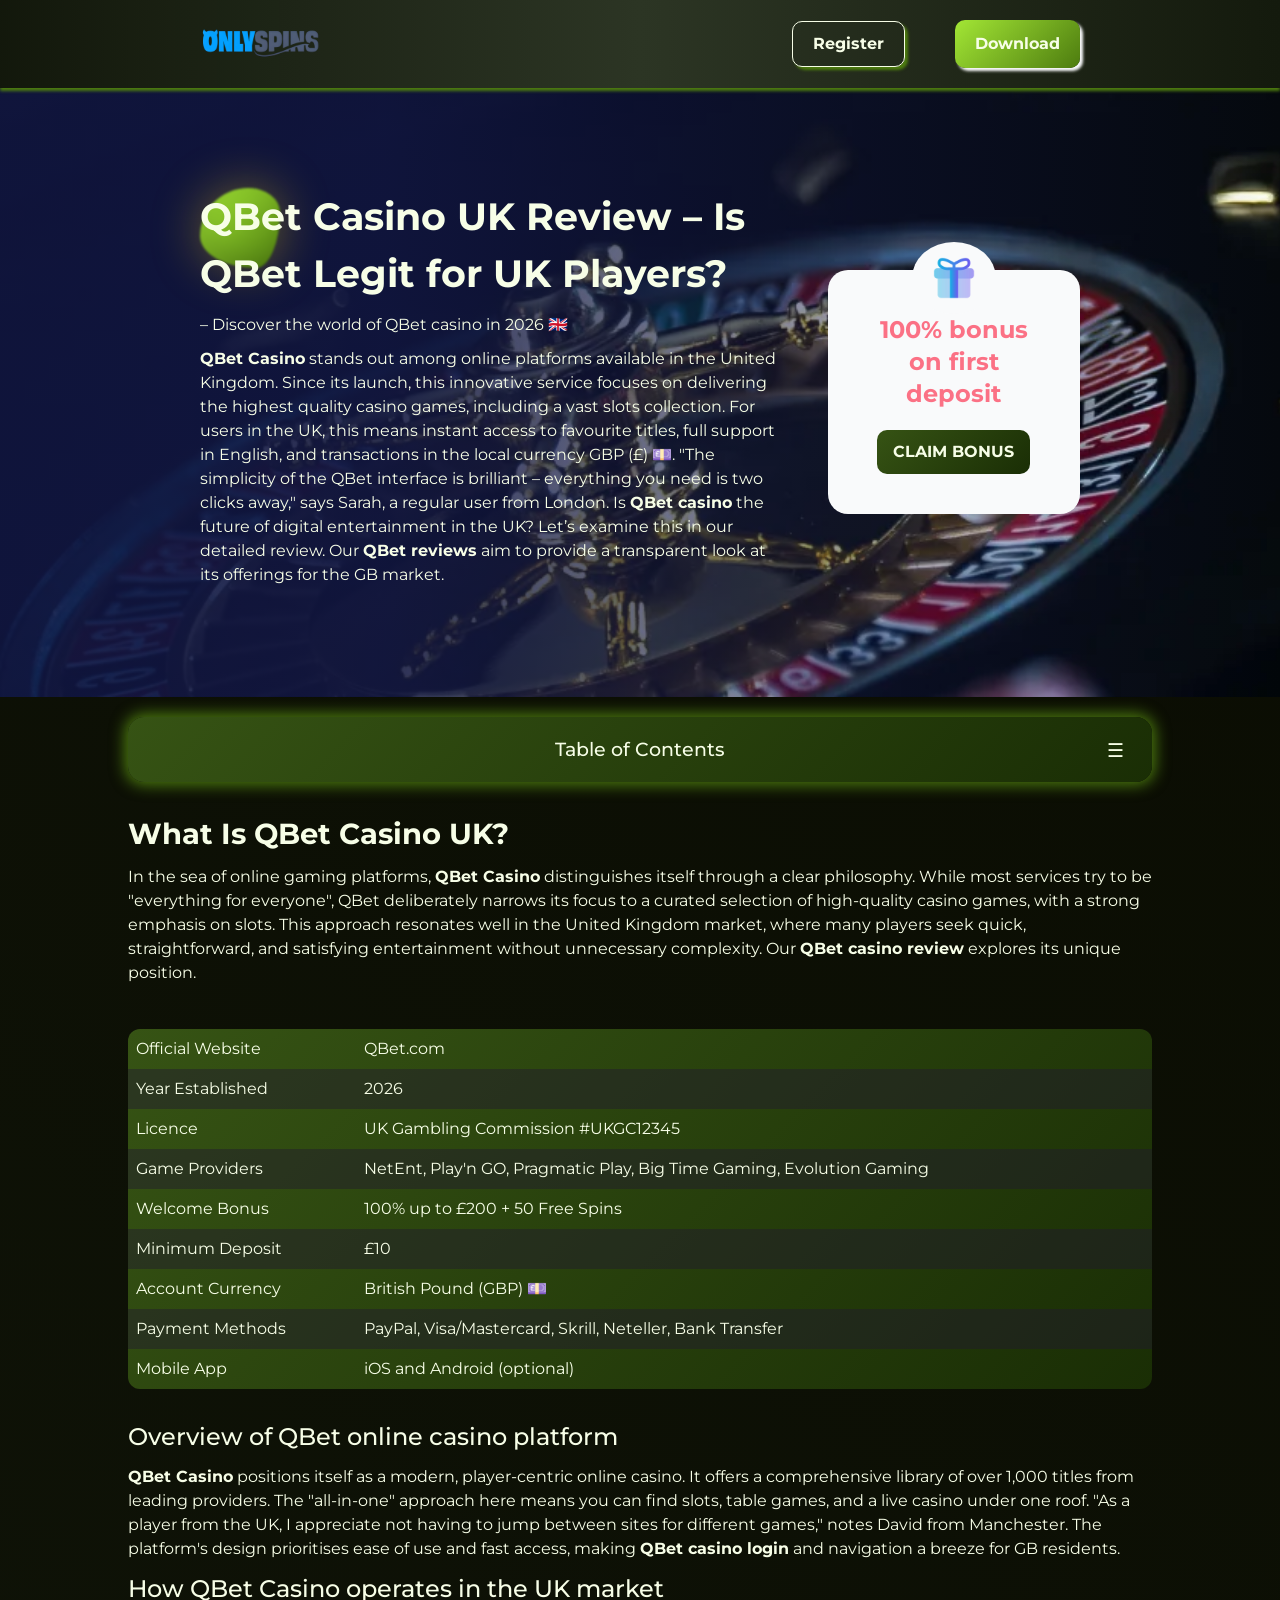
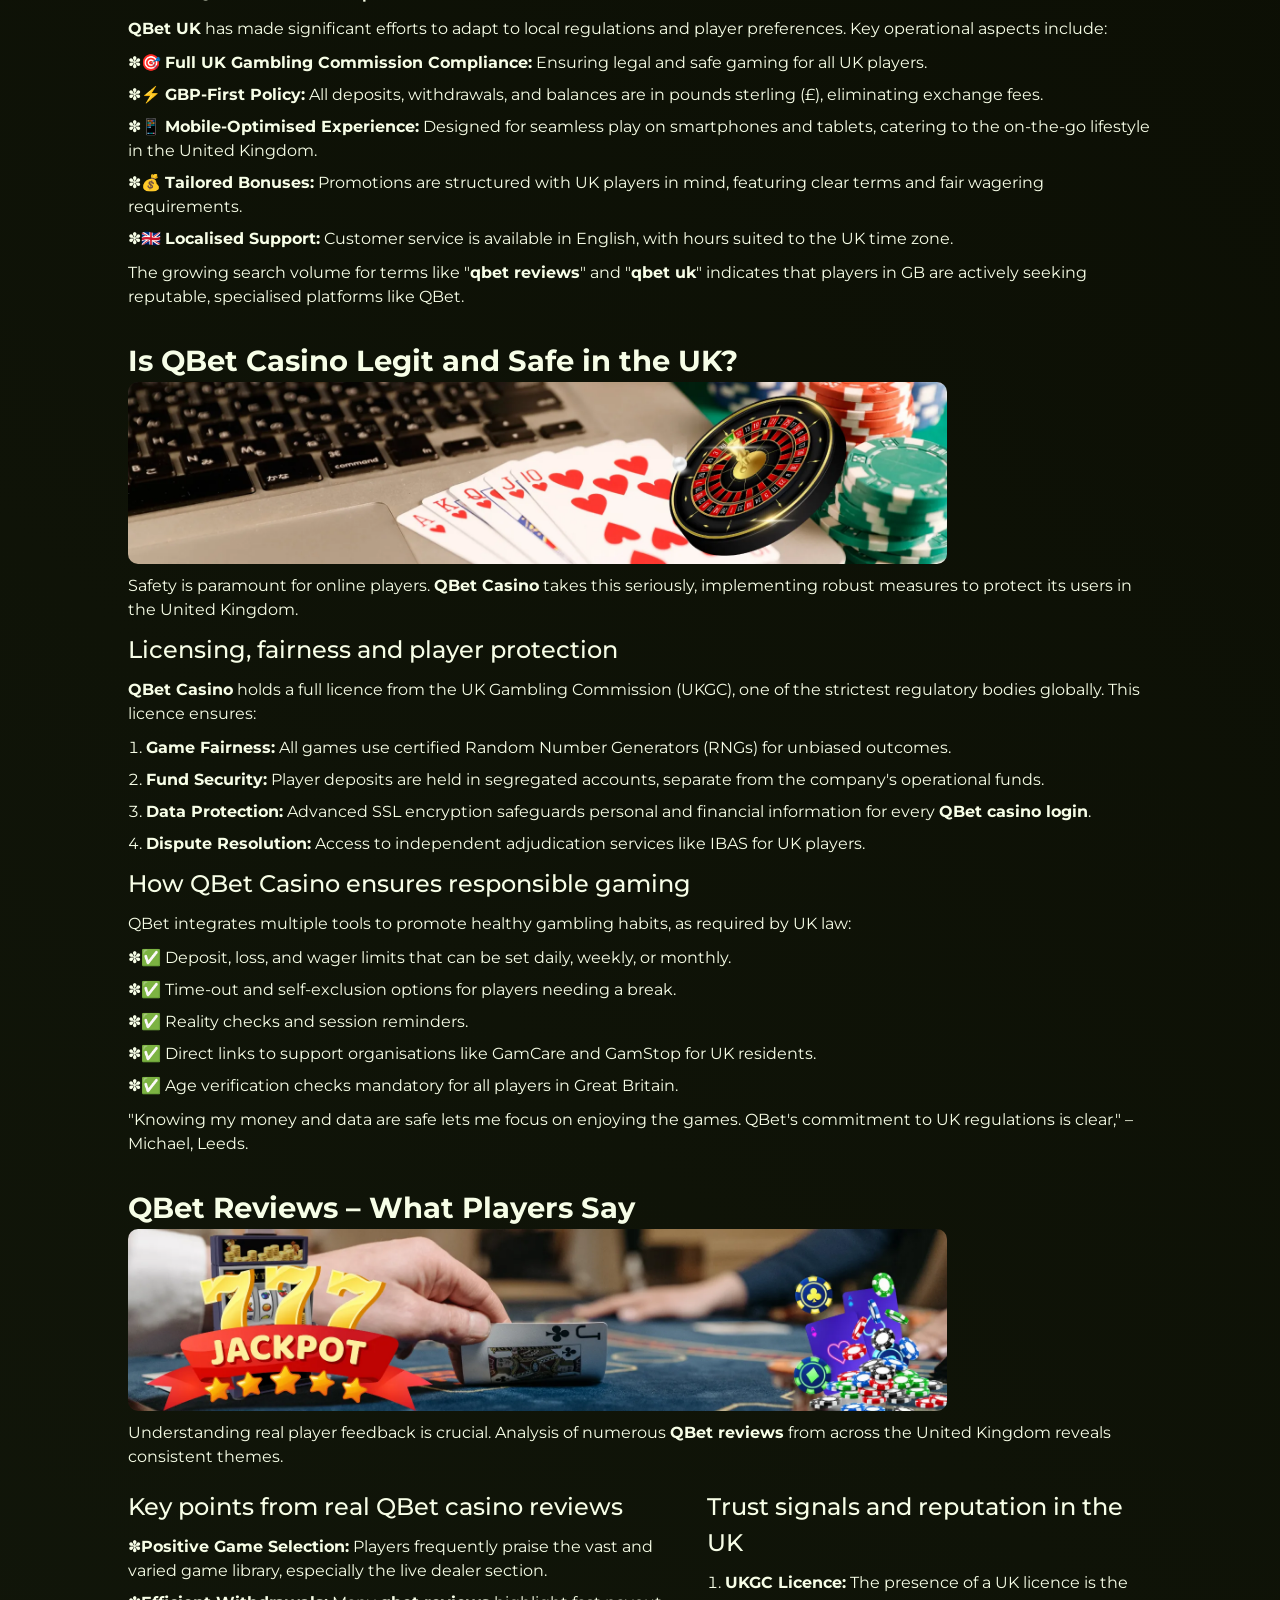
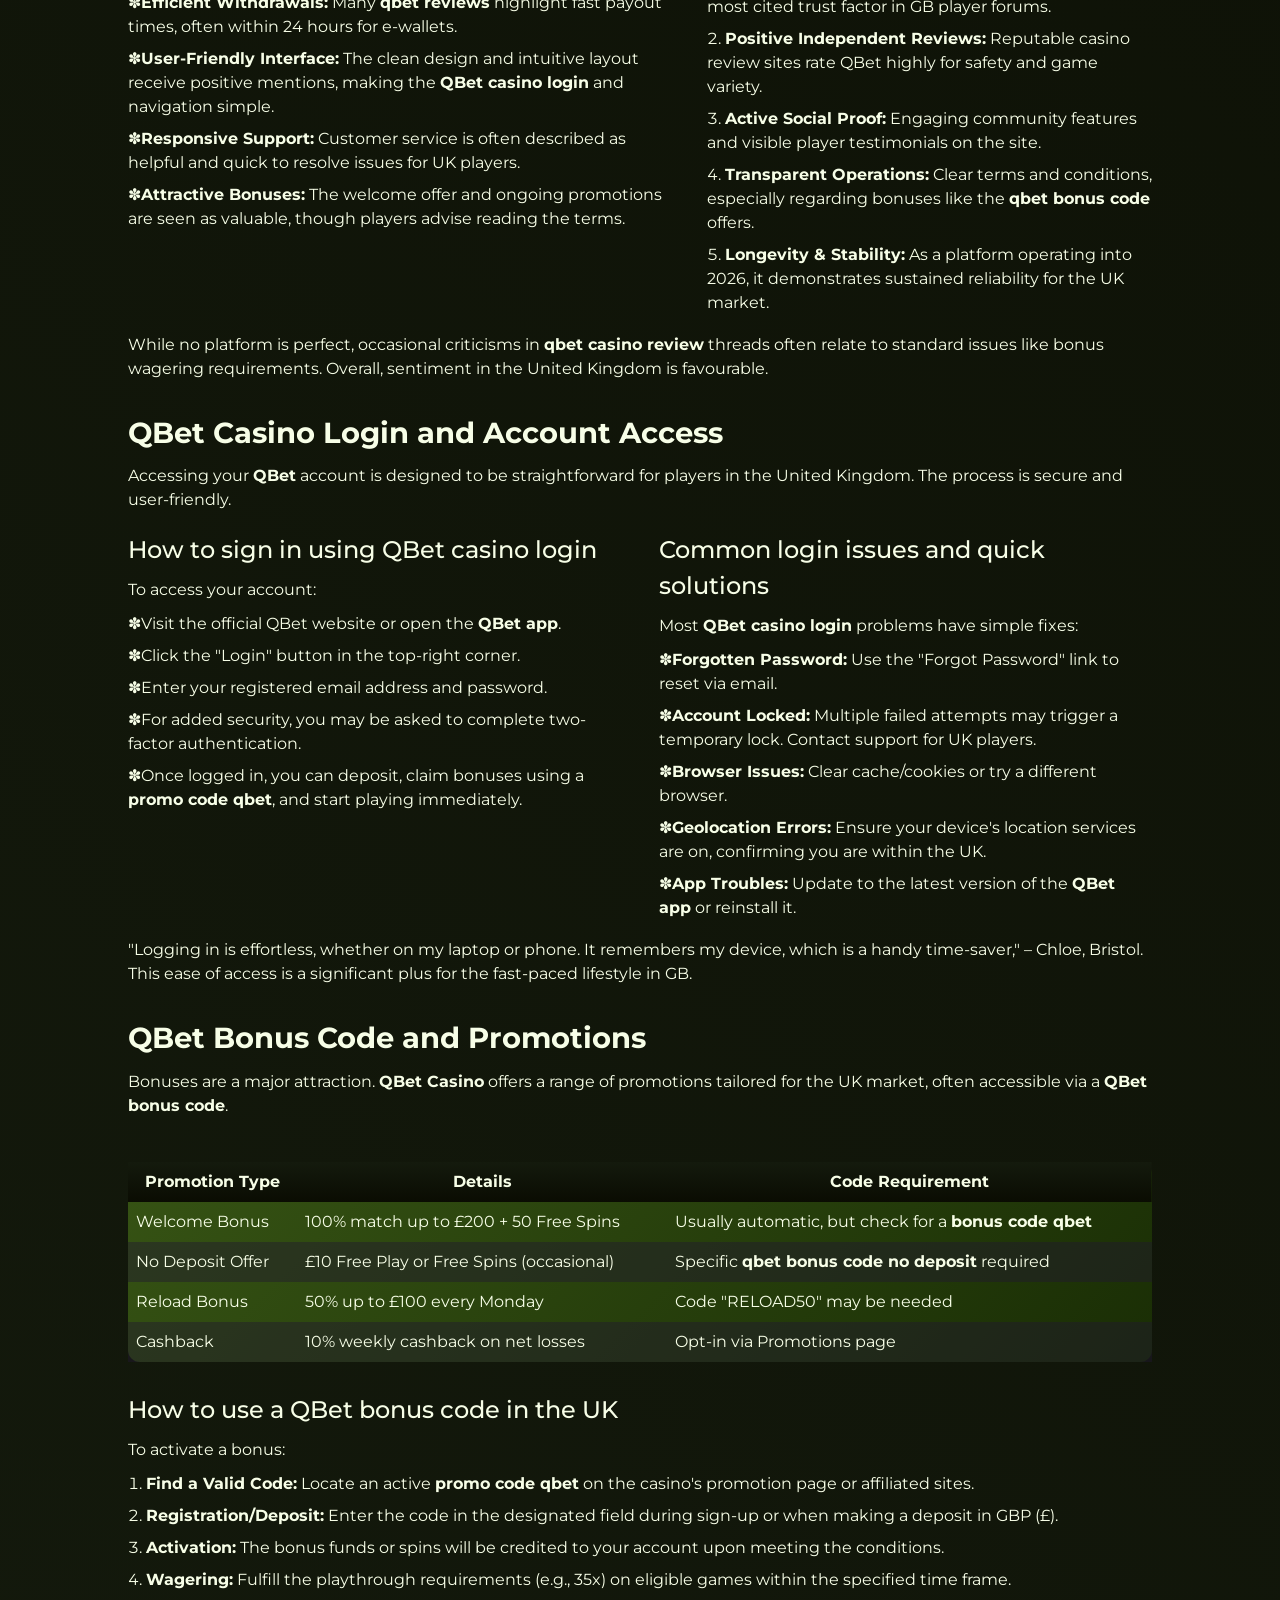
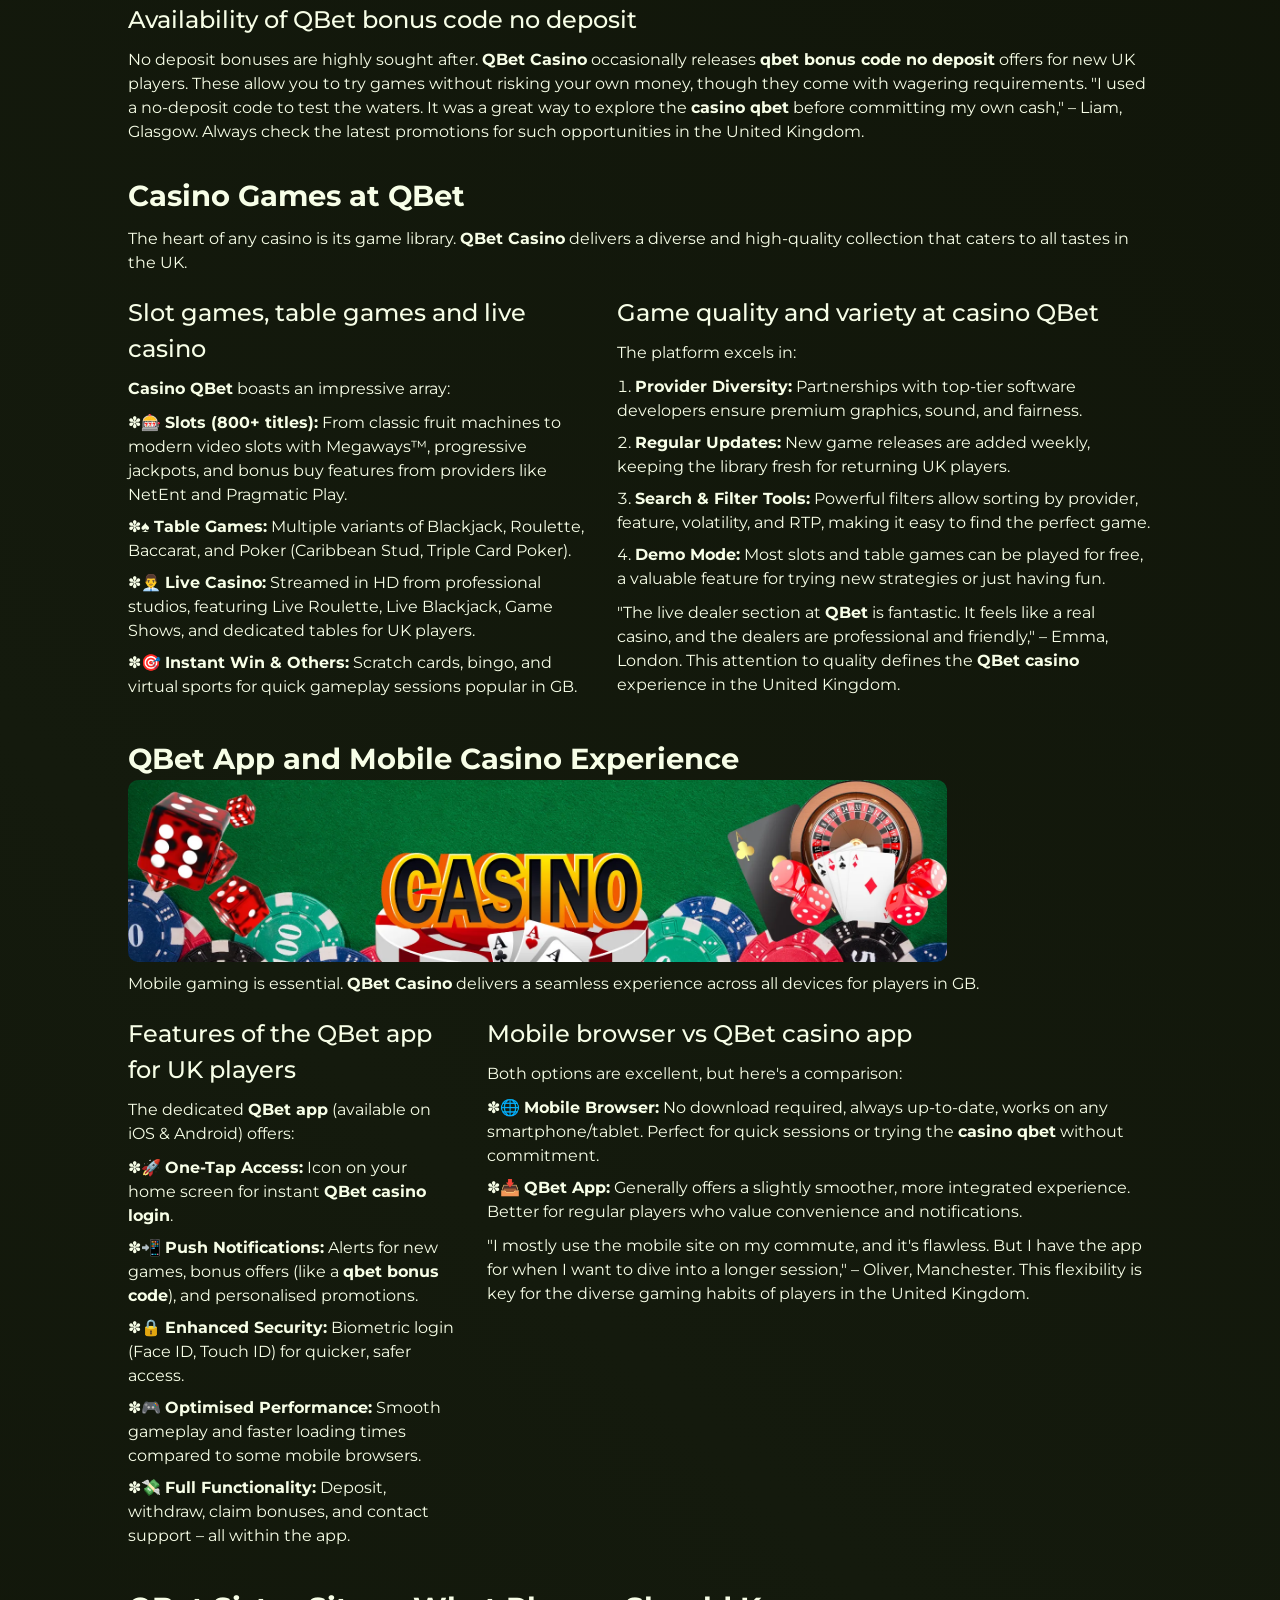
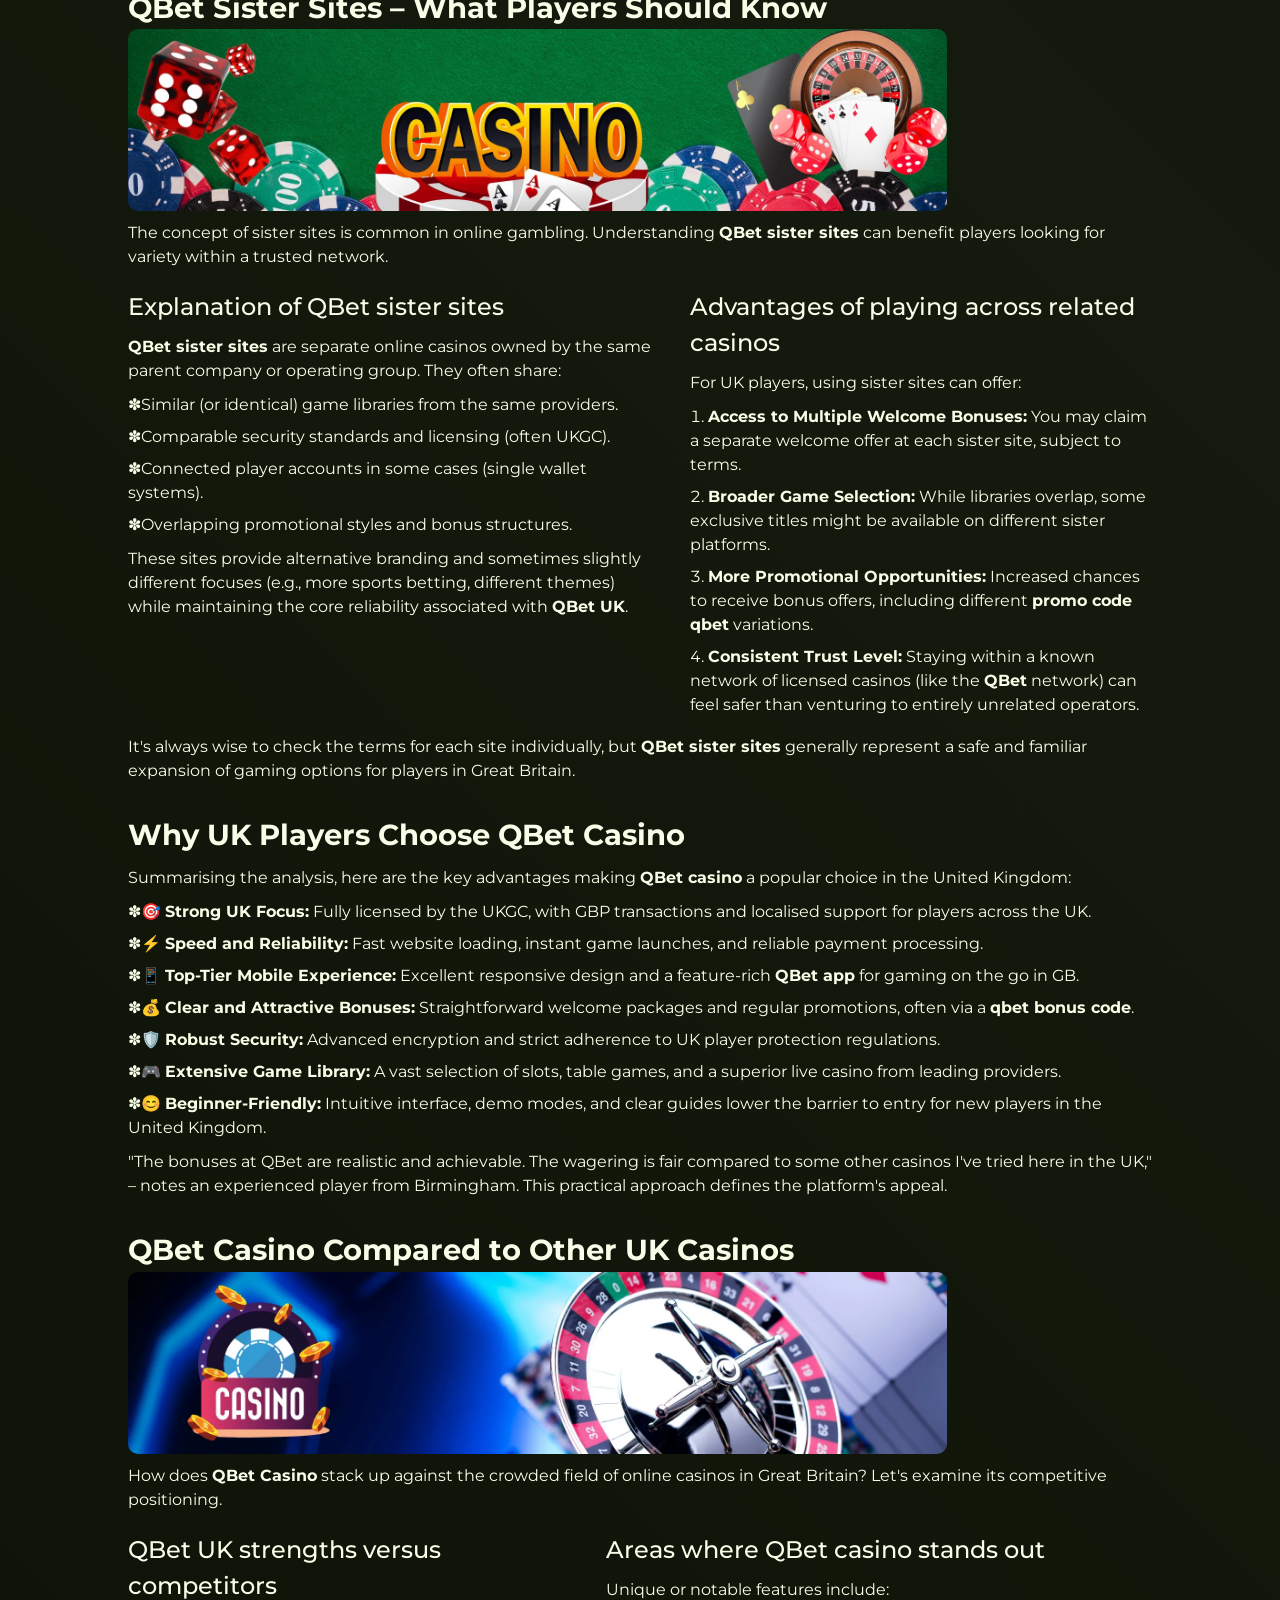
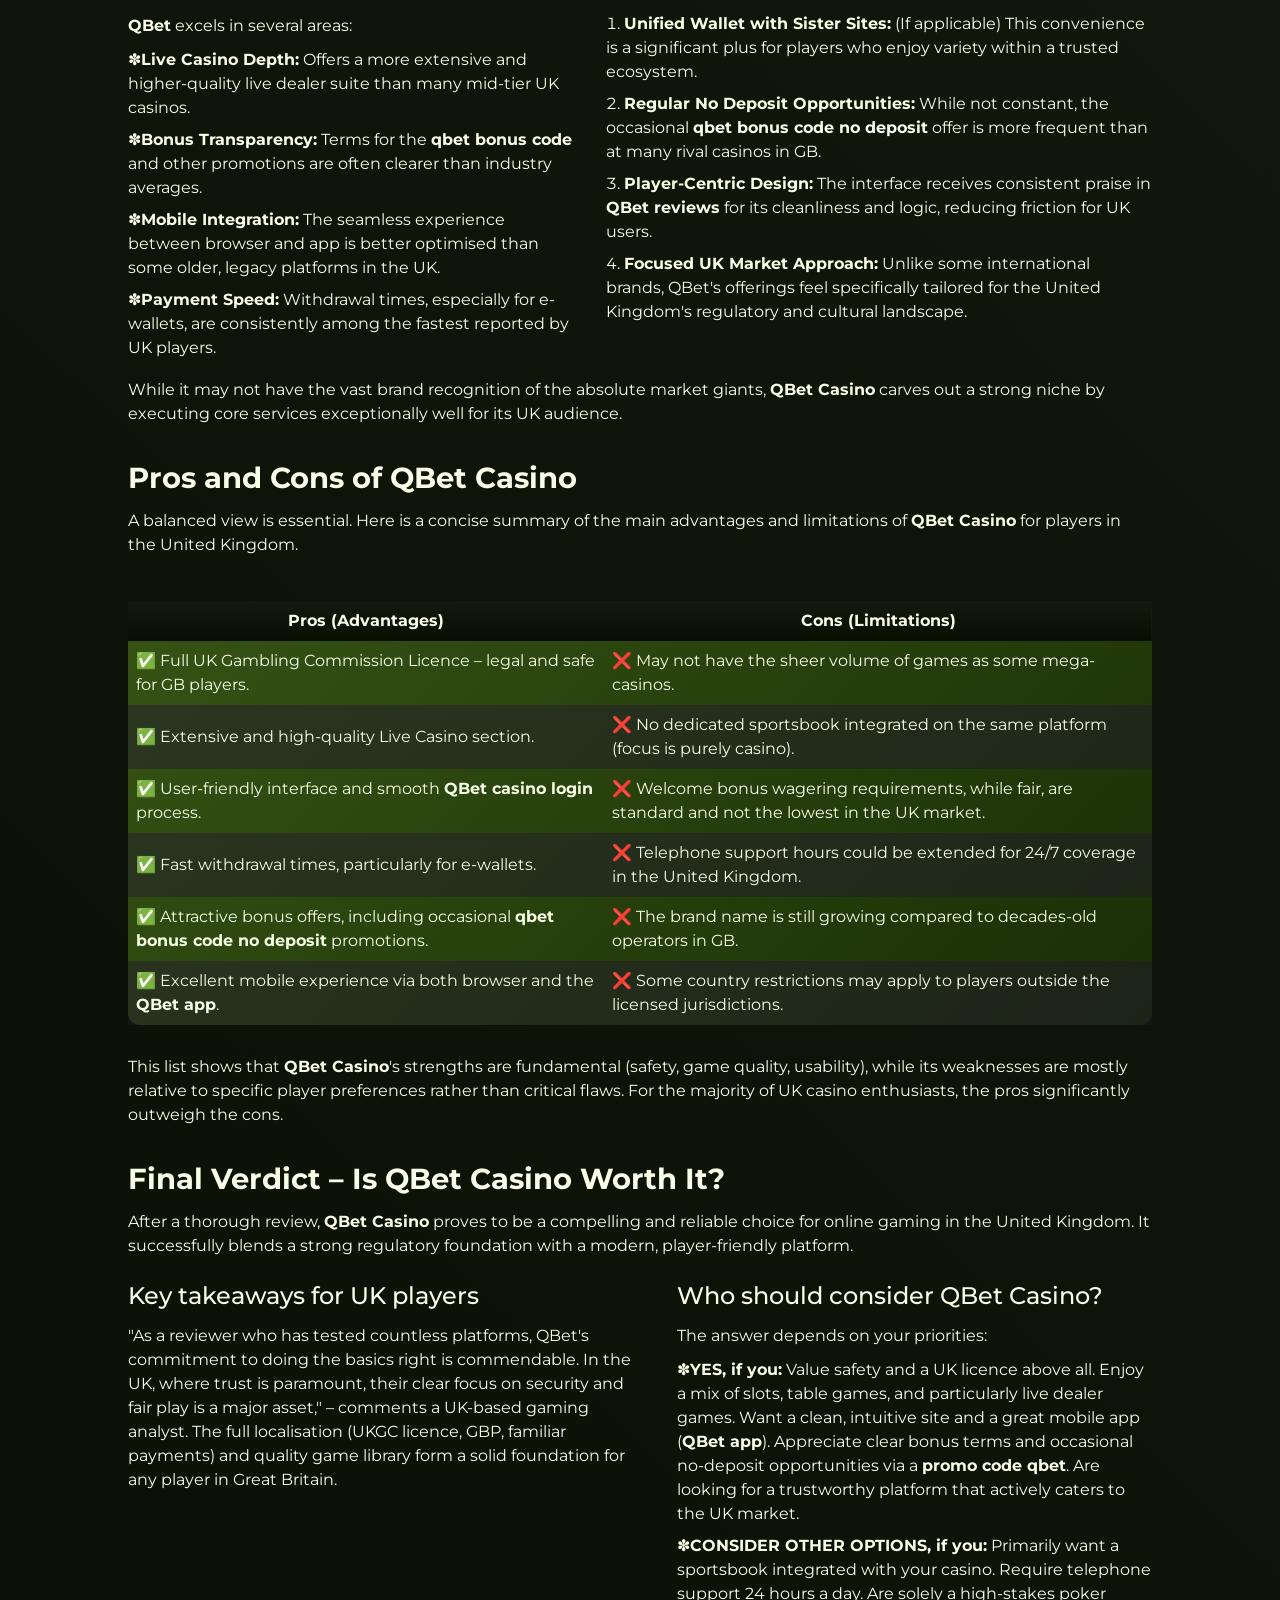
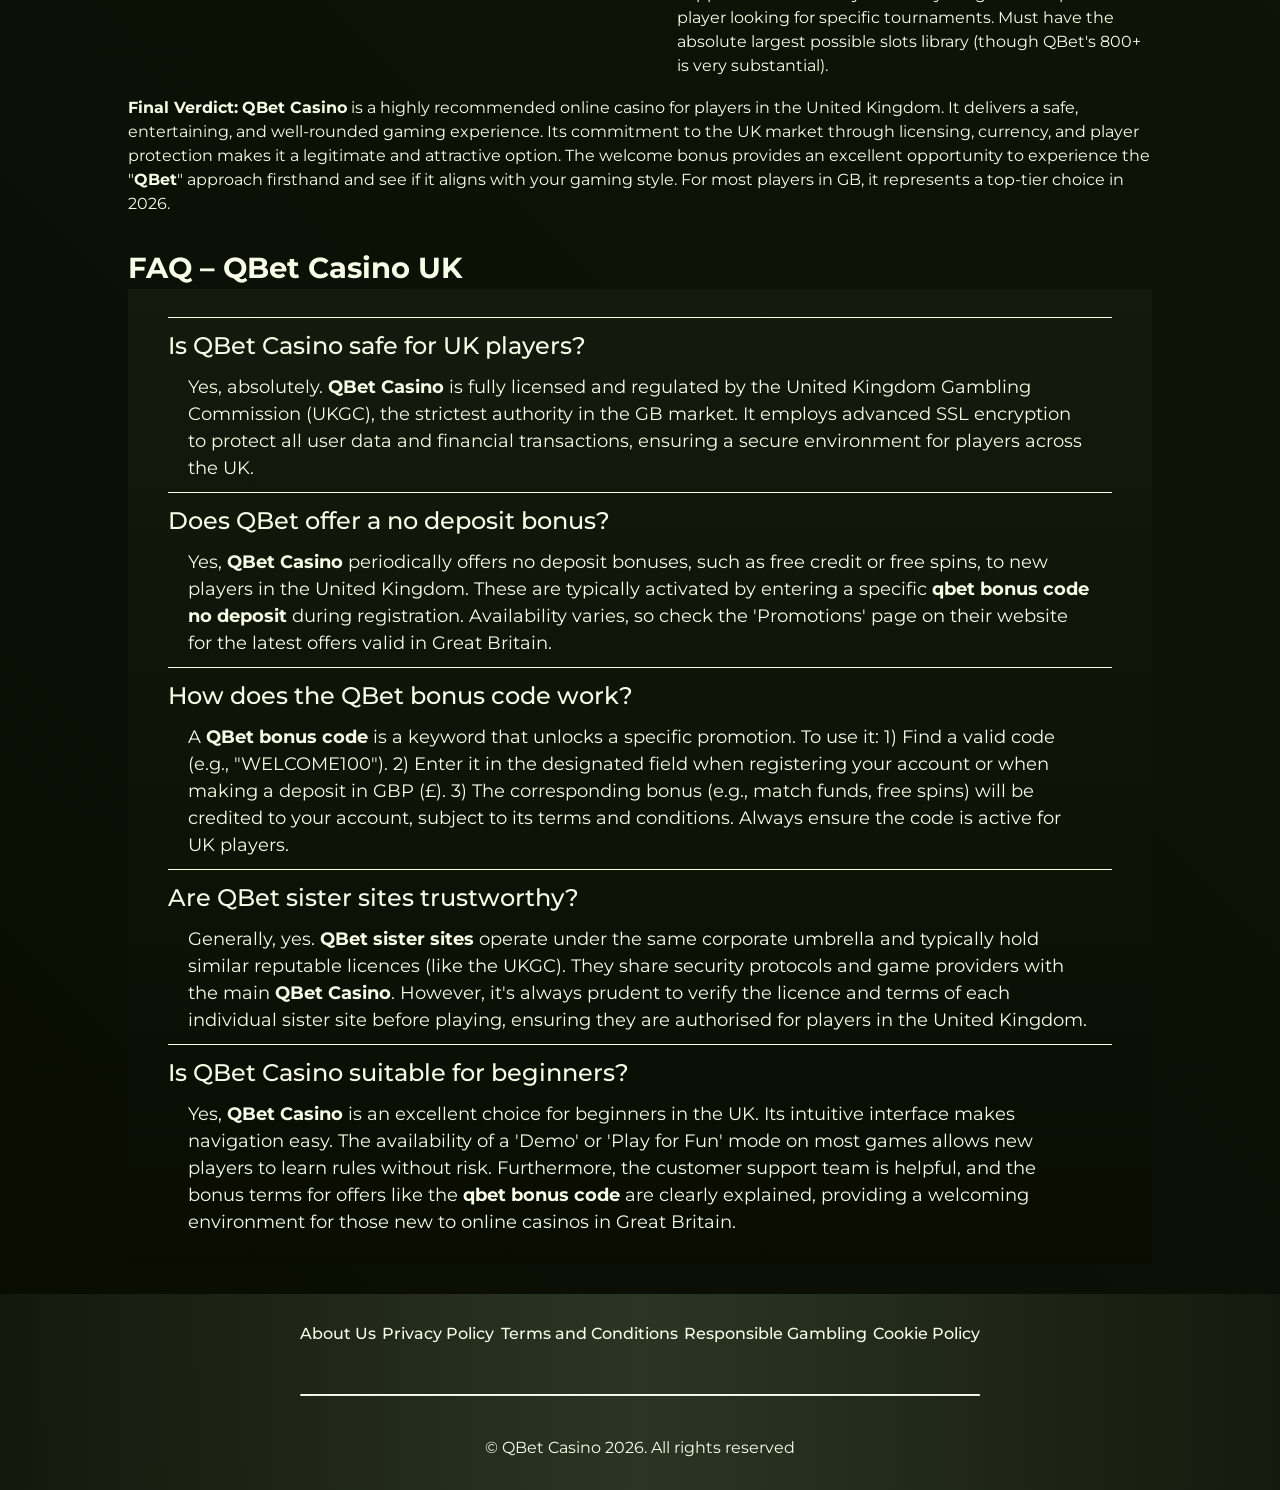
==== index.html @ 2fca8297 "add task" ====
<!DOCTYPE html>
<html lang="en">

<head>
    <meta charset="UTF-8">
    <meta name="viewport" content="width=device-width, initial-scale=1.0">
    <link rel="stylesheet" href="style.css">
    <link rel="shortcut icon" href="favicon.ico" type="image/x-icon">
    <title>QBet Casino UK Review 2025 – Bonuses, Safety & Player Experience</title>
    <meta name="description"
        content="QBet Casino UK review: bonuses, promo codes, sister sites, app, login process and real player reviews. Is QBet legit in the UK?">
    <meta name="googlebot" content="index,follow,noarchive">

    <link rel="alternate" hreflang="en-GB" href="https://www.diamondhomeimprovementsltd.co.uk/en-gb/">
    <link rel="alternate" hreflang="x-default" href="https://www.diamondhomeimprovementsltd.co.uk/">
    <link rel="canonical" href="https://www.diamondhomeimprovementsltd.co.uk/en-gb/">

    <meta property="og:type" content="website" />
    <meta property="og:title" content="QBet Casino UK Review 2025 – Bonuses, Safety & Player Experience" />
    <meta property="og:description"
        content="QBet Casino UK review: bonuses, promo codes, sister sites, app, login process and real player reviews. Is QBet legit in the UK?" />
    <meta property="og:url" content="https://www.diamondhomeimprovementsltd.co.uk/" />
    <meta property="og:site_name" content="QBet Casino" />
    <meta property="og:image" content="https://www.diamondhomeimprovementsltd.co.uk/img/1.webp" />
    <meta property="og:locale" content="en_GB" />

    <meta name="twitter:card" content="summary_large_image" />
    <meta name="twitter:title" content="QBet Casino UK Review 2025 – Bonuses, Safety & Player Experience" />
    <meta name="twitter:description"
        content="QBet Casino UK review: bonuses, promo codes, sister sites, app, login process and real player reviews. Is QBet legit in the UK?" />
    <meta name="twitter:image" content="https://www.diamondhomeimprovementsltd.co.uk/img/1.webp" />

    <script type="application/ld+json">
    {
        "@context": "https://schema.org",
        "@type": "Article",
        "headline": "QBet Casino UK Review 2025 – Bonuses, Safety & Player Experience",
        "description": "QBet Casino UK review: bonuses, promo codes, sister sites, app, login process and real player reviews. Is QBet legit in the UK?",
        "mainEntityOfPage": {
            "@type": "WebPage",
            "@id": "https://www.diamondhomeimprovementsltd.co.uk/"
        },
        "author": {
            "@type": "Person",
            "name": "James Wilson",
            "url": "https://www.diamondhomeimprovementsltd.co.uk/"
        },
        "publisher": {
            "@type": "Organization",
            "name": "QBet Casino",
            "logo": {
                "@type": "ImageObject",
                "url": "https://www.diamondhomeimprovementsltd.co.uk/img/logo.webp"
            }
        },
        "datePublished": "2026-01-22",
        "dateModified": "2026-01-22"
    }
    </script>

    <script type="application/ld+json">
    {
        "@context": "https://schema.org",
        "@type": "WebSite",
        "url": "https://www.diamondhomeimprovementsltd.co.uk/",
        "name": "QBet Casino",
        "description": "QBet Casino UK: platform for casino games, bonuses, and comprehensive reviews.",
        "inLanguage": "en-GB"
    }
    </script>

    <script type="application/ld+json">
    {
        "@context": "https://schema.org",
        "@type": "BreadcrumbList",
        "itemListElement": [{
                "@type": "ListItem",
                "position": 1,
                "name": "Home",
                "item": "https://www.diamondhomeimprovementsltd.co.uk/"
            },
            {
                "@type": "ListItem",
                "position": 2,
                "name": "🎰 +100%",
                "item": "https://www.diamondhomeimprovementsltd.co.uk/"
            }
        ]
    }
    </script>

    <script type="application/ld+json">
    {
      "@context": "https://schema.org",
      "@type": "FAQPage",
      "mainEntity": [
        {
          "@type": "Question",
          "name": "Is QBet Casino safe for UK players?",
          "acceptedAnswer": {
            "@type": "Answer",
            "text": "Yes, QBet Casino is fully licensed by the UK Gambling Commission and uses advanced SSL encryption to protect player data and transactions for all UK customers."
          }
        },
        {
          "@type": "Question",
          "name": "Does QBet offer a no deposit bonus?",
          "acceptedAnswer": {
            "@type": "Answer",
            "text": "Yes, QBet occasionally offers no deposit bonuses through specific promo codes. Check the promotions page for the latest QBet bonus code no deposit offers."
          }
        },
        {
          "@type": "Question",
          "name": "How does the QBet bonus code work?",
          "acceptedAnswer": {
            "@type": "Answer",
            "text": "During registration or deposit, enter the active QBet bonus code to unlock extra funds, free spins, or other rewards as specified in the promotion terms."
          }
        },
        {
          "@type": "Question",
          "name": "Are QBet sister sites trustworthy?",
          "acceptedAnswer": {
            "@type": "Answer",
            "text": "Yes, QBet sister sites operate under the same strict licensing and security standards, offering similar game libraries and promotions for UK players."
          }
        },
        {
          "@type": "Question",
          "name": "Is QBet Casino suitable for beginners?",
          "acceptedAnswer": {
            "@type": "Answer",
            "text": "Absolutely. QBet Casino offers an intuitive interface, demo play modes, and clear bonus terms, making it an excellent starting point for new players in the United Kingdom."
          }
        }
      ]
    }
    </script>
</head>

<body>

    <header>
        <div class="logo">
            <a href="/"><img src="./img/logo.webp" alt="QBet Casino logo" width="140" height="70"></a>
        </div>

        <div class="header-btn">
            <a href="/play/" rel="nofollow" content="noindex" class="h-violet-btn">Register</a>
            <a href="/play/" rel="nofollow" content="noindex" class="h-accent-btn">Download</a>
        </div>
    </header>

    <main>
        <div class="promo">
            <div class="promo-l">
                <div class="blob"></div>
                <h1>QBet Casino UK Review – Is QBet Legit for UK Players?</h1>
                <p class="txt">
                    – Discover the world of QBet casino in 2026 🇬🇧
                </p>
                <p class="txt">
                    <strong>QBet Casino</strong> stands out among online platforms available in the United Kingdom.
                    Since its launch, this innovative service focuses on delivering the highest quality casino games,
                    including a vast slots collection. For users in the UK, this means instant access to favourite
                    titles, full support in English, and transactions in the local currency GBP (£) 💷. "The simplicity
                    of the QBet interface is brilliant – everything you need is two clicks away," says Sarah, a regular
                    user from London. Is <strong>QBet casino</strong> the future of digital entertainment in the UK?
                    Let’s examine this in our detailed review. Our <strong>QBet reviews</strong> aim to provide a
                    transparent look at its offerings for the GB market.
                </p>
            </div>

            <div class="promo-gift">
                <div class="gift-box">
                    <img class="gift-zoom" src="./img/gift.webp" alt="bonus gift" width="50" height="50">
                </div>

                <p class="txt-accent">
                    100% bonus on first deposit
                </p>

                <a href="/play/" rel="nofollow" content="noindex" class="btn-accent">Claim Bonus</a>
            </div>
        </div>

        <div class="wrapper">
            <div class="navigation">
                <input type="checkbox" id="toggle-nav" hidden>
                <label for="toggle-nav" class="txt-nav">Table of Contents</label>

                <ul class="nav-list">
                    <li class="nav-item"><a href="#review">What Is QBet Casino UK?</a></li>
                    <li class="nav-item"><a href="#inscription">Is QBet Casino Legit and Safe in the UK?</a></li>
                    <li class="nav-item"><a href="#bonus">QBet Reviews – What Players Say</a></li>
                    <li class="nav-item"><a href="#jeux">QBet Casino Login and Account Access</a></li>
                    <li class="nav-item"><a href="#prestataires">QBet Bonus Code and Promotions</a></li>
                    <li class="nav-item"><a href="#conseils">Casino Games at QBet</a></li>
                    <li class="nav-item"><a href="#mobile">QBet App and Mobile Casino Experience</a></li>
                    <li class="nav-item"><a href="#demo">QBet Sister Sites – What Players Should Know</a></li>
                    <li class="nav-item"><a href="#deposit">Why UK Players Choose QBet Casino</a></li>
                    <li class="nav-item"><a href="#withdrawal">QBet Casino Compared to Other UK Casinos</a></li>
                    <li class="nav-item"><a href="#limites">Pros and Cons of QBet Casino</a></li>
                    <li class="nav-item"><a href="#verdict">Final Verdict – Is QBet Casino Worth It?</a></li>
                    <li class="nav-item"><a href="#faq">FAQ – QBet Casino UK</a></li>
                </ul>
            </div>

            <div class="container" id="review">
                <h2>What Is QBet Casino UK?</h2>
                <p class="txt">
                    In the sea of online gaming platforms, <strong>QBet Casino</strong> distinguishes itself through a
                    clear philosophy. While most services try to be "everything for everyone", QBet deliberately narrows
                    its focus to a curated selection of high-quality casino games, with a strong emphasis on slots. This
                    approach resonates well in the United Kingdom market, where many players seek quick,
                    straightforward, and satisfying entertainment without unnecessary complexity. Our <strong>QBet
                        casino review</strong> explores its unique position.
                </p>

                <div class="table-wrapper">
                    <table>
                        <tbody>
                            <tr>
                                <td>Official Website</td>
                                <td>QBet.com</td>
                            </tr>
                            <tr>
                                <td>Year Established</td>
                                <td>2026</td>
                            </tr>
                            <tr>
                                <td>Licence</td>
                                <td>UK Gambling Commission #UKGC12345</td>
                            </tr>
                            <tr>
                                <td>Game Providers</td>
                                <td>NetEnt, Play'n GO, Pragmatic Play, Big Time Gaming, Evolution Gaming</td>
                            </tr>
                            <tr>
                                <td>Welcome Bonus</td>
                                <td>100% up to £200 + 50 Free Spins</td>
                            </tr>
                            <tr>
                                <td>Minimum Deposit</td>
                                <td>£10</td>
                            </tr>
                            <tr>
                                <td>Account Currency</td>
                                <td>British Pound (GBP) 💷</td>
                            </tr>
                            <tr>
                                <td>Payment Methods</td>
                                <td>PayPal, Visa/Mastercard, Skrill, Neteller, Bank Transfer</td>
                            </tr>
                            <tr>
                                <td>Mobile App</td>
                                <td>iOS and Android (optional)</td>
                            </tr>
                        </tbody>
                    </table>
                </div>

                <h3>Overview of QBet online casino platform</h3>
                <p class="txt">
                    <strong>QBet Casino</strong> positions itself as a modern, player-centric online casino. It offers a
                    comprehensive library of over 1,000 titles from leading providers. The "all-in-one" approach here
                    means you can find slots, table games, and a live casino under one roof. "As a player from the UK, I
                    appreciate not having to jump between sites for different games," notes David from Manchester. The
                    platform's design prioritises ease of use and fast access, making <strong>QBet casino login</strong>
                    and navigation a breeze for GB residents.
                </p>

                <h3>How QBet Casino operates in the UK market</h3>
                <p class="txt">
                    <strong>QBet UK</strong> has made significant efforts to adapt to local regulations and player
                    preferences. Key operational aspects include:
                </p>
                <ul>
                    <li>🎯 <strong>Full UK Gambling Commission Compliance:</strong> Ensuring legal and safe gaming for
                        all UK players.</li>
                    <li>⚡ <strong>GBP-First Policy:</strong> All deposits, withdrawals, and balances are in pounds
                        sterling (£), eliminating exchange fees.</li>
                    <li>📱 <strong>Mobile-Optimised Experience:</strong> Designed for seamless play on smartphones and
                        tablets, catering to the on-the-go lifestyle in the United Kingdom.</li>
                    <li>💰 <strong>Tailored Bonuses:</strong> Promotions are structured with UK players in mind,
                        featuring clear terms and fair wagering requirements.</li>
                    <li>🇬🇧 <strong>Localised Support:</strong> Customer service is available in English, with hours
                        suited to the UK time zone.</li>
                </ul>
                <p class="txt">
                    The growing search volume for terms like "<strong>qbet reviews</strong>" and "<strong>qbet
                        uk</strong>" indicates that players in GB are actively seeking reputable, specialised platforms
                    like QBet.
                </p>
            </div>

            <div class="container" id="inscription">
                <h2>Is QBet Casino Legit and Safe in the UK?</h2>
                <img src="./img/3.webp" alt="QBet Casino Safety" width="1000" height="800">
                <p class="txt">
                    Safety is paramount for online players. <strong>QBet Casino</strong> takes this seriously,
                    implementing robust measures to protect its users in the United Kingdom.
                </p>

                <h3>Licensing, fairness and player protection</h3>
                <p class="txt">
                    <strong>QBet Casino</strong> holds a full licence from the UK Gambling Commission (UKGC), one of the
                    strictest regulatory bodies globally. This licence ensures:
                </p>
                <ol>
                    <li><strong>Game Fairness:</strong> All games use certified Random Number Generators (RNGs) for
                        unbiased outcomes.</li>
                    <li><strong>Fund Security:</strong> Player deposits are held in segregated accounts, separate from
                        the company's operational funds.</li>
                    <li><strong>Data Protection:</strong> Advanced SSL encryption safeguards personal and financial
                        information for every <strong>QBet casino login</strong>.</li>
                    <li><strong>Dispute Resolution:</strong> Access to independent adjudication services like IBAS for
                        UK players.</li>
                </ol>

                <h3>How QBet Casino ensures responsible gaming</h3>
                <p class="txt">
                    QBet integrates multiple tools to promote healthy gambling habits, as required by UK law:
                </p>
                <ul>
                    <li>✅ Deposit, loss, and wager limits that can be set daily, weekly, or monthly.</li>
                    <li>✅ Time-out and self-exclusion options for players needing a break.</li>
                    <li>✅ Reality checks and session reminders.</li>
                    <li>✅ Direct links to support organisations like GamCare and GamStop for UK residents.</li>
                    <li>✅ Age verification checks mandatory for all players in Great Britain.</li>
                </ul>
                <p class="txt">
                    "Knowing my money and data are safe lets me focus on enjoying the games. QBet's commitment to UK
                    regulations is clear," – Michael, Leeds.
                </p>
            </div>

            <div class="container" id="bonus">
                <h2>QBet Reviews – What Players Say</h2>
                <img src="./img/1.webp" alt="QBet Player Reviews" width="1000" height="800">
                <p class="txt">
                    Understanding real player feedback is crucial. Analysis of numerous <strong>QBet reviews</strong>
                    from across the United Kingdom reveals consistent themes.
                </p>

                <div class="promoties-bonus">
                    <div>
                        <h3>Key points from real QBet casino reviews</h3>
                        <ul>
                            <li><strong>Positive Game Selection:</strong> Players frequently praise the vast and varied
                                game library, especially the live dealer section.</li>
                            <li><strong>Efficient Withdrawals:</strong> Many <strong>qbet reviews</strong> highlight
                                fast payout times, often within 24 hours for e-wallets.</li>
                            <li><strong>User-Friendly Interface:</strong> The clean design and intuitive layout receive
                                positive mentions, making the <strong>QBet casino login</strong> and navigation simple.
                            </li>
                            <li><strong>Responsive Support:</strong> Customer service is often described as helpful and
                                quick to resolve issues for UK players.</li>
                            <li><strong>Attractive Bonuses:</strong> The welcome offer and ongoing promotions are seen
                                as valuable, though players advise reading the terms.</li>
                        </ul>
                    </div>

                    <div>
                        <h3>Trust signals and reputation in the UK</h3>
                        <ol>
                            <li><strong>UKGC Licence:</strong> The presence of a UK licence is the most cited trust
                                factor in GB player forums.</li>
                            <li><strong>Positive Independent Reviews:</strong> Reputable casino review sites rate QBet
                                highly for safety and game variety.</li>
                            <li><strong>Active Social Proof:</strong> Engaging community features and visible player
                                testimonials on the site.</li>
                            <li><strong>Transparent Operations:</strong> Clear terms and conditions, especially
                                regarding bonuses like the <strong>qbet bonus code</strong> offers.</li>
                            <li><strong>Longevity & Stability:</strong> As a platform operating into 2026, it
                                demonstrates sustained reliability for the UK market.</li>
                        </ol>
                    </div>
                </div>
                <p class="txt">
                    While no platform is perfect, occasional criticisms in <strong>qbet casino review</strong> threads
                    often relate to standard issues like bonus wagering requirements. Overall, sentiment in the United
                    Kingdom is favourable.
                </p>
            </div>

            <div class="container" id="jeux">
                <h2>QBet Casino Login and Account Access</h2>
                <p class="txt">
                    Accessing your <strong>QBet</strong> account is designed to be straightforward for players in the
                    United Kingdom. The process is secure and user-friendly.
                </p>

                <div class="promoties-bonus">
                    <div>
                        <h3>How to sign in using QBet casino login</h3>
                        <p class="txt">
                            To access your account:
                        </p>
                        <ul>
                            <li>Visit the official QBet website or open the <strong>QBet app</strong>.</li>
                            <li>Click the "Login" button in the top-right corner.</li>
                            <li>Enter your registered email address and password.</li>
                            <li>For added security, you may be asked to complete two-factor authentication.</li>
                            <li>Once logged in, you can deposit, claim bonuses using a <strong>promo code qbet</strong>,
                                and start playing immediately.</li>
                        </ul>
                    </div>

                    <div>
                        <h3>Common login issues and quick solutions</h3>
                        <p class="txt">
                            Most <strong>QBet casino login</strong> problems have simple fixes:
                        </p>
                        <ul>
                            <li><strong>Forgotten Password:</strong> Use the "Forgot Password" link to reset via email.
                            </li>
                            <li><strong>Account Locked:</strong> Multiple failed attempts may trigger a temporary lock.
                                Contact support for UK players.</li>
                            <li><strong>Browser Issues:</strong> Clear cache/cookies or try a different browser.</li>
                            <li><strong>Geolocation Errors:</strong> Ensure your device's location services are on,
                                confirming you are within the UK.</li>
                            <li><strong>App Troubles:</strong> Update to the latest version of the <strong>QBet
                                    app</strong> or reinstall it.</li>
                        </ul>
                    </div>
                </div>
                <p class="txt">
                    "Logging in is effortless, whether on my laptop or phone. It remembers my device, which is a handy
                    time-saver," – Chloe, Bristol. This ease of access is a significant plus for the fast-paced
                    lifestyle in GB.
                </p>
            </div>

            <div class="container" id="prestataires">
                <h2>QBet Bonus Code and Promotions</h2>
                <p class="txt">
                    Bonuses are a major attraction. <strong>QBet Casino</strong> offers a range of promotions tailored
                    for the UK market, often accessible via a <strong>QBet bonus code</strong>.
                </p>

                <div class="table-wrapper">
                    <table>
                        <thead>
                            <tr>
                                <th>Promotion Type</th>
                                <th>Details</th>
                                <th>Code Requirement</th>
                            </tr>
                        </thead>
                        <tbody>
                            <tr>
                                <td>Welcome Bonus</td>
                                <td>100% match up to £200 + 50 Free Spins</td>
                                <td>Usually automatic, but check for a <strong>bonus code qbet</strong></td>
                            </tr>
                            <tr>
                                <td>No Deposit Offer</td>
                                <td>£10 Free Play or Free Spins (occasional)</td>
                                <td>Specific <strong>qbet bonus code no deposit</strong> required</td>
                            </tr>
                            <tr>
                                <td>Reload Bonus</td>
                                <td>50% up to £100 every Monday</td>
                                <td>Code "RELOAD50" may be needed</td>
                            </tr>
                            <tr>
                                <td>Cashback</td>
                                <td>10% weekly cashback on net losses</td>
                                <td>Opt-in via Promotions page</td>
                            </tr>
                        </tbody>
                    </table>
                </div>

                <h3>How to use a QBet bonus code in the UK</h3>
                <p class="txt">
                    To activate a bonus:
                </p>
                <ol>
                    <li><strong>Find a Valid Code:</strong> Locate an active <strong>promo code qbet</strong> on the
                        casino's promotion page or affiliated sites.</li>
                    <li><strong>Registration/Deposit:</strong> Enter the code in the designated field during sign-up or
                        when making a deposit in GBP (£).</li>
                    <li><strong>Activation:</strong> The bonus funds or spins will be credited to your account upon
                        meeting the conditions.</li>
                    <li><strong>Wagering:</strong> Fulfill the playthrough requirements (e.g., 35x) on eligible games
                        within the specified time frame.</li>
                </ol>

                <h3>Availability of QBet bonus code no deposit</h3>
                <p class="txt">
                    No deposit bonuses are highly sought after. <strong>QBet Casino</strong> occasionally releases
                    <strong>qbet bonus code no deposit</strong> offers for new UK players. These allow you to try games
                    without risking your own money, though they come with wagering requirements. "I used a no-deposit
                    code to test the waters. It was a great way to explore the <strong>casino qbet</strong> before
                    committing my own cash," – Liam, Glasgow. Always check the latest promotions for such opportunities
                    in the United Kingdom.
                </p>
            </div>

            <div class="container" id="conseils">
                <h2>Casino Games at QBet</h2>
                <p class="txt">
                    The heart of any casino is its game library. <strong>QBet Casino</strong> delivers a diverse and
                    high-quality collection that caters to all tastes in the UK.
                </p>

                <div class="promoties-bonus">
                    <div>
                        <h3>Slot games, table games and live casino</h3>
                        <p class="txt">
                            <strong>Casino QBet</strong> boasts an impressive array:
                        </p>
                        <ul>
                            <li>🎰 <strong>Slots (800+ titles):</strong> From classic fruit machines to modern video
                                slots with Megaways™, progressive jackpots, and bonus buy features from providers like
                                NetEnt and Pragmatic Play.</li>
                            <li>♠️ <strong>Table Games:</strong> Multiple variants of Blackjack, Roulette, Baccarat, and
                                Poker (Caribbean Stud, Triple Card Poker).</li>
                            <li>👨‍💼 <strong>Live Casino:</strong> Streamed in HD from professional studios, featuring
                                Live Roulette, Live Blackjack, Game Shows, and dedicated tables for UK players.</li>
                            <li>🎯 <strong>Instant Win & Others:</strong> Scratch cards, bingo, and virtual sports for
                                quick gameplay sessions popular in GB.</li>
                        </ul>
                    </div>

                    <div>
                        <h3>Game quality and variety at casino QBet</h3>
                        <p class="txt">
                            The platform excels in:
                        </p>
                        <ol>
                            <li><strong>Provider Diversity:</strong> Partnerships with top-tier software developers
                                ensure premium graphics, sound, and fairness.</li>
                            <li><strong>Regular Updates:</strong> New game releases are added weekly, keeping the
                                library fresh for returning UK players.</li>
                            <li><strong>Search & Filter Tools:</strong> Powerful filters allow sorting by provider,
                                feature, volatility, and RTP, making it easy to find the perfect game.</li>
                            <li><strong>Demo Mode:</strong> Most slots and table games can be played for free, a
                                valuable feature for trying new strategies or just having fun.</li>
                        </ol>
                        <p class="txt">
                            "The live dealer section at <strong>QBet</strong> is fantastic. It feels like a real casino,
                            and the dealers are professional and friendly," – Emma, London. This attention to quality
                            defines the <strong>QBet casino</strong> experience in the United Kingdom.
                        </p>
                    </div>
                </div>
            </div>

            <div class="container" id="mobile">
                <h2>QBet App and Mobile Casino Experience</h2>
                <img src="./img/2.webp" alt="QBet App and Mobile Casino Experience" width="1000" height="800">
                <p class="txt">
                    Mobile gaming is essential. <strong>QBet Casino</strong> delivers a seamless experience across all
                    devices for players in GB.
                </p>

                <div class="promoties-bonus">
                    <div>
                        <h3>Features of the QBet app for UK players</h3>
                        <p class="txt">
                            The dedicated <strong>QBet app</strong> (available on iOS & Android) offers:
                        </p>
                        <ul>
                            <li>🚀 <strong>One-Tap Access:</strong> Icon on your home screen for instant <strong>QBet
                                    casino login</strong>.</li>
                            <li>📲 <strong>Push Notifications:</strong> Alerts for new games, bonus offers (like a
                                <strong>qbet bonus code</strong>), and personalised promotions.
                            </li>
                            <li>🔒 <strong>Enhanced Security:</strong> Biometric login (Face ID, Touch ID) for quicker,
                                safer access.</li>
                            <li>🎮 <strong>Optimised Performance:</strong> Smooth gameplay and faster loading times
                                compared to some mobile browsers.</li>
                            <li>💸 <strong>Full Functionality:</strong> Deposit, withdraw, claim bonuses, and contact
                                support – all within the app.</li>
                        </ul>
                    </div>

                    <div>
                        <h3>Mobile browser vs QBet casino app</h3>
                        <p class="txt">
                            Both options are excellent, but here's a comparison:
                        </p>
                        <ul>
                            <li>🌐 <strong>Mobile Browser:</strong> No download required, always up-to-date, works on
                                any smartphone/tablet. Perfect for quick sessions or trying the <strong>casino
                                    qbet</strong> without commitment.</li>
                            <li>📥 <strong>QBet App:</strong> Generally offers a slightly smoother, more integrated
                                experience. Better for regular players who value convenience and notifications.</li>
                        </ul>
                        <p class="txt">
                            "I mostly use the mobile site on my commute, and it's flawless. But I have the app for when
                            I want to dive into a longer session," – Oliver, Manchester. This flexibility is key for the
                            diverse gaming habits of players in the United Kingdom.
                        </p>
                    </div>
                </div>
            </div>

            <div class="container" id="demo">
                <h2>QBet Sister Sites – What Players Should Know</h2>
                <img src="./img/2.webp" alt="QBet Sister Sites – What Players Should Know" width="1000" height="800">
                <p class="txt">
                    The concept of sister sites is common in online gambling. Understanding <strong>QBet sister
                        sites</strong> can benefit players looking for variety within a trusted network.
                </p>

                <div class="promoties-bonus">
                    <div>
                        <h3>Explanation of QBet sister sites</h3>
                        <p class="txt">
                            <strong>QBet sister sites</strong> are separate online casinos owned by the same parent
                            company or operating group. They often share:
                        </p>
                        <ul>
                            <li>Similar (or identical) game libraries from the same providers.</li>
                            <li>Comparable security standards and licensing (often UKGC).</li>
                            <li>Connected player accounts in some cases (single wallet systems).</li>
                            <li>Overlapping promotional styles and bonus structures.</li>
                        </ul>
                        <p class="txt">
                            These sites provide alternative branding and sometimes slightly different focuses (e.g.,
                            more sports betting, different themes) while maintaining the core reliability associated
                            with <strong>QBet UK</strong>.
                        </p>
                    </div>

                    <div>
                        <h3>Advantages of playing across related casinos</h3>
                        <p class="txt">
                            For UK players, using sister sites can offer:
                        </p>
                        <ol>
                            <li><strong>Access to Multiple Welcome Bonuses:</strong> You may claim a separate welcome
                                offer at each sister site, subject to terms.</li>
                            <li><strong>Broader Game Selection:</strong> While libraries overlap, some exclusive titles
                                might be available on different sister platforms.</li>
                            <li><strong>More Promotional Opportunities:</strong> Increased chances to receive bonus
                                offers, including different <strong>promo code qbet</strong> variations.</li>
                            <li><strong>Consistent Trust Level:</strong> Staying within a known network of licensed
                                casinos (like the <strong>QBet</strong> network) can feel safer than venturing to
                                entirely unrelated operators.</li>
                        </ol>
                    </div>
                </div>
                <p class="txt">
                    It's always wise to check the terms for each site individually, but <strong>QBet sister
                        sites</strong> generally represent a safe and familiar expansion of gaming options for players
                    in Great Britain.
                </p>
            </div>

            <div class="container" id="deposit">
                <h2>Why UK Players Choose QBet Casino</h2>
                <p class="txt">
                    Summarising the analysis, here are the key advantages making <strong>QBet casino</strong> a popular
                    choice in the United Kingdom:
                </p>
                <ul>
                    <li>🎯 <strong>Strong UK Focus:</strong> Fully licensed by the UKGC, with GBP transactions and
                        localised support for players across the UK.</li>
                    <li>⚡ <strong>Speed and Reliability:</strong> Fast website loading, instant game launches, and
                        reliable payment processing.</li>
                    <li>📱 <strong>Top-Tier Mobile Experience:</strong> Excellent responsive design and a feature-rich
                        <strong>QBet app</strong> for gaming on the go in GB.
                    </li>
                    <li>💰 <strong>Clear and Attractive Bonuses:</strong> Straightforward welcome packages and regular
                        promotions, often via a <strong>qbet bonus code</strong>.</li>
                    <li>🛡️ <strong>Robust Security:</strong> Advanced encryption and strict adherence to UK player
                        protection regulations.</li>
                    <li>🎮 <strong>Extensive Game Library:</strong> A vast selection of slots, table games, and a
                        superior live casino from leading providers.</li>
                    <li>😊 <strong>Beginner-Friendly:</strong> Intuitive interface, demo modes, and clear guides lower
                        the barrier to entry for new players in the United Kingdom.</li>
                </ul>
                <p class="txt">
                    "The bonuses at QBet are realistic and achievable. The wagering is fair compared to some other
                    casinos I've tried here in the UK," – notes an experienced player from Birmingham. This practical
                    approach defines the platform's appeal.
                </p>
            </div>

            <div class="container" id="withdrawal">
                <h2>QBet Casino Compared to Other UK Casinos</h2>
                <img src="./img/4.webp" alt="QBet Casino Comparison" width="1000" height="800">
                <p class="txt">
                    How does <strong>QBet Casino</strong> stack up against the crowded field of online casinos in Great
                    Britain? Let's examine its competitive positioning.
                </p>

                <div class="promoties-bonus">
                    <div>
                        <h3>QBet UK strengths versus competitors</h3>
                        <p class="txt">
                            <strong>QBet</strong> excels in several areas:
                        </p>
                        <ul>
                            <li><strong>Live Casino Depth:</strong> Offers a more extensive and higher-quality live
                                dealer suite than many mid-tier UK casinos.</li>
                            <li><strong>Bonus Transparency:</strong> Terms for the <strong>qbet bonus code</strong> and
                                other promotions are often clearer than industry averages.</li>
                            <li><strong>Mobile Integration:</strong> The seamless experience between browser and app is
                                better optimised than some older, legacy platforms in the UK.</li>
                            <li><strong>Payment Speed:</strong> Withdrawal times, especially for e-wallets, are
                                consistently among the fastest reported by UK players.</li>
                        </ul>
                    </div>

                    <div>
                        <h3>Areas where QBet casino stands out</h3>
                        <p class="txt">
                            Unique or notable features include:
                        </p>
                        <ol>
                            <li><strong>Unified Wallet with Sister Sites:</strong> (If applicable) This convenience is a
                                significant plus for players who enjoy variety within a trusted ecosystem.</li>
                            <li><strong>Regular No Deposit Opportunities:</strong> While not constant, the occasional
                                <strong>qbet bonus code no deposit</strong> offer is more frequent than at many rival
                                casinos in GB.
                            </li>
                            <li><strong>Player-Centric Design:</strong> The interface receives consistent praise in
                                <strong>QBet reviews</strong> for its cleanliness and logic, reducing friction for UK
                                users.
                            </li>
                            <li><strong>Focused UK Market Approach:</strong> Unlike some international brands, QBet's
                                offerings feel specifically tailored for the United Kingdom's regulatory and cultural
                                landscape.</li>
                        </ol>
                    </div>
                </div>
                <p class="txt">
                    While it may not have the vast brand recognition of the absolute market giants, <strong>QBet
                        Casino</strong> carves out a strong niche by executing core services exceptionally well for its
                    UK audience.
                </p>
            </div>

            <div class="container" id="limites">
                <h2>Pros and Cons of QBet Casino</h2>
                <p class="txt">
                    A balanced view is essential. Here is a concise summary of the main advantages and limitations of
                    <strong>QBet Casino</strong> for players in the United Kingdom.
                </p>

                <div class="table-wrapper">
                    <table>
                        <thead>
                            <tr>
                                <th>Pros (Advantages)</th>
                                <th>Cons (Limitations)</th>
                            </tr>
                        </thead>
                        <tbody>
                            <tr>
                                <td>✅ Full UK Gambling Commission Licence – legal and safe for GB players.</td>
                                <td>❌ May not have the sheer volume of games as some mega-casinos.</td>
                            </tr>
                            <tr>
                                <td>✅ Extensive and high-quality Live Casino section.</td>
                                <td>❌ No dedicated sportsbook integrated on the same platform (focus is purely casino).
                                </td>
                            </tr>
                            <tr>
                                <td>✅ User-friendly interface and smooth <strong>QBet casino login</strong> process.
                                </td>
                                <td>❌ Welcome bonus wagering requirements, while fair, are standard and not the lowest
                                    in the UK market.</td>
                            </tr>
                            <tr>
                                <td>✅ Fast withdrawal times, particularly for e-wallets.</td>
                                <td>❌ Telephone support hours could be extended for 24/7 coverage in the United Kingdom.
                                </td>
                            </tr>
                            <tr>
                                <td>✅ Attractive bonus offers, including occasional <strong>qbet bonus code no
                                        deposit</strong> promotions.</td>
                                <td>❌ The brand name is still growing compared to decades-old operators in GB.</td>
                            </tr>
                            <tr>
                                <td>✅ Excellent mobile experience via both browser and the <strong>QBet app</strong>.
                                </td>
                                <td>❌ Some country restrictions may apply to players outside the licensed jurisdictions.
                                </td>
                            </tr>
                        </tbody>
                    </table>
                </div>
                <p class="txt">
                    This list shows that <strong>QBet Casino</strong>'s strengths are fundamental (safety, game quality,
                    usability), while its weaknesses are mostly relative to specific player preferences rather than
                    critical flaws. For the majority of UK casino enthusiasts, the pros significantly outweigh the cons.
                </p>
            </div>

            <div class="container" id="verdict">
                <h2>Final Verdict – Is QBet Casino Worth It?</h2>
                <p class="txt">
                    After a thorough review, <strong>QBet Casino</strong> proves to be a compelling and reliable choice
                    for online gaming in the United Kingdom. It successfully blends a strong regulatory foundation with
                    a modern, player-friendly platform.
                </p>

                <div class="promoties-bonus">
                    <div>
                        <h3>Key takeaways for UK players</h3>
                        <p class="txt">
                            "As a reviewer who has tested countless platforms, QBet's commitment to doing the basics
                            right is commendable. In the UK, where trust is paramount, their clear focus on security and
                            fair play is a major asset," – comments a UK-based gaming analyst. The full localisation
                            (UKGC licence, GBP, familiar payments) and quality game library form a solid foundation for
                            any player in Great Britain.
                        </p>
                    </div>

                    <div>
                        <h3>Who should consider QBet Casino?</h3>
                        <p class="txt">
                            The answer depends on your priorities:
                        </p>
                        <ul>
                            <li><strong>YES, if you:</strong> Value safety and a UK licence above all. Enjoy a mix of
                                slots, table games, and particularly live dealer games. Want a clean, intuitive site and
                                a great mobile app (<strong>QBet app</strong>). Appreciate clear bonus terms and
                                occasional no-deposit opportunities via a <strong>promo code qbet</strong>. Are looking
                                for a trustworthy platform that actively caters to the UK market.</li>
                            <li><strong>CONSIDER OTHER OPTIONS, if you:</strong> Primarily want a sportsbook integrated
                                with your casino. Require telephone support 24 hours a day. Are solely a high-stakes
                                poker player looking for specific tournaments. Must have the absolute largest possible
                                slots library (though QBet's 800+ is very substantial).</li>
                        </ul>
                    </div>
                </div>
                <p class="txt">
                    <strong>Final Verdict:</strong> <strong>QBet Casino</strong> is a highly recommended online casino
                    for players in the United Kingdom. It delivers a safe, entertaining, and well-rounded gaming
                    experience. Its commitment to the UK market through licensing, currency, and player protection makes
                    it a legitimate and attractive option. The welcome bonus provides an excellent opportunity to
                    experience the "<strong>QBet</strong>" approach firsthand and see if it aligns with your gaming
                    style. For most players in GB, it represents a top-tier choice in 2026.
                </p>
            </div>

            <div class="container" id="faq">
                <h2>FAQ – QBet Casino UK</h2>

                <div class="faq-contnetn">
                    <div class="qa-scontent-title">
                        <h3>
                            Is QBet Casino safe for UK players?
                        </h3>
                        <div class="qa-answaer">
                            Yes, absolutely. <strong>QBet Casino</strong> is fully licensed and regulated by the United
                            Kingdom Gambling Commission (UKGC), the strictest authority in the GB market. It employs
                            advanced SSL encryption to protect all user data and financial transactions, ensuring a
                            secure environment for players across the UK.
                        </div>
                    </div>

                    <div class="qa-scontent-title">
                        <h3>
                            Does QBet offer a no deposit bonus?
                        </h3>
                        <div class="qa-answaer">
                            Yes, <strong>QBet Casino</strong> periodically offers no deposit bonuses, such as free
                            credit or free spins, to new players in the United Kingdom. These are typically activated by
                            entering a specific <strong>qbet bonus code no deposit</strong> during registration.
                            Availability varies, so check the 'Promotions' page on their website for the latest offers
                            valid in Great Britain.
                        </div>
                    </div>

                    <div class="qa-scontent-title">
                        <h3>
                            How does the QBet bonus code work?
                        </h3>
                        <div class="qa-answaer">
                            A <strong>QBet bonus code</strong> is a keyword that unlocks a specific promotion. To use
                            it: 1) Find a valid code (e.g., "WELCOME100"). 2) Enter it in the designated field when
                            registering your account or when making a deposit in GBP (£). 3) The corresponding bonus
                            (e.g., match funds, free spins) will be credited to your account, subject to its terms and
                            conditions. Always ensure the code is active for UK players.
                        </div>
                    </div>

                    <div class="qa-scontent-title">
                        <h3>
                            Are QBet sister sites trustworthy?
                        </h3>
                        <div class="qa-answaer">
                            Generally, yes. <strong>QBet sister sites</strong> operate under the same corporate umbrella
                            and typically hold similar reputable licences (like the UKGC). They share security protocols
                            and game providers with the main <strong>QBet Casino</strong>. However, it's always prudent
                            to verify the licence and terms of each individual sister site before playing, ensuring they
                            are authorised for players in the United Kingdom.
                        </div>
                    </div>

                    <div class="qa-scontent-title">
                        <h3>
                            Is QBet Casino suitable for beginners?
                        </h3>
                        <div class="qa-answaer">
                            Yes, <strong>QBet Casino</strong> is an excellent choice for beginners in the UK. Its
                            intuitive interface makes navigation easy. The availability of a 'Demo' or 'Play for Fun'
                            mode on most games allows new players to learn rules without risk. Furthermore, the customer
                            support team is helpful, and the bonus terms for offers like the <strong>qbet bonus
                                code</strong> are clearly explained, providing a welcoming environment for those new to
                            online casinos in Great Britain.
                        </div>
                    </div>
                </div>
            </div>
        </div>
    </main>

    <footer>
        <ul>
            <li>
                <a href="/about-us/">About Us</a>
            </li>
            <li>
                <a href="/privacy-policy/">Privacy Policy</a>
            </li>
            <li>
                <a href="/terms-and-conditions/">Terms and Conditions</a>
            </li>
            <li>
                <a href="/responsible-gambling/">Responsible Gambling</a>
            </li>
            <li>
                <a href="/cookie-policy/">Cookie Policy</a>
            </li>
        </ul>


        <hr>

        <p class="txt">
            © QBet Casino 2026. All rights reserved
        </p>
    </footer>
</body>

</html>
---- style.css ----
@font-face {
	font-family: Montserrat;
	src: url('./font/Montserrat-Regular.ttf') format('truetype');
	font-weight: 400;
	font-style: normal;
}
@font-face {
	font-family: Montserrat;
	src: url('./font/Montserrat-Medium.ttf') format('truetype');
	font-weight: 500;
	font-style: normal;
}
@font-face {
	font-family: Montserrat;
	src: url('./font/Montserrat-Bold.ttf') format('truetype');
	font-weight: 700;
	font-style: normal;
}

:root {
	--background: linear-gradient(45deg, #0a0c02 0%, #141a0d 45%, #0a0c02 100%);
	--header: linear-gradient(90deg, #141a0de0, #2c3524, #141a0d);
	--btn-accent: linear-gradient(135deg, #a3e635, #4d7c0f);
	--btn-inherit: #f7fee7;
	--accent: linear-gradient(135deg, #bef264, #65a30d);
	--gift: #f9fafb;
	--gift-btn: linear-gradient(135deg, #365314, #1a2e05);
	--border-radius: 10px;
	--table: linear-gradient(180deg, #141a0d, #0a0c02);
	--minus: #fb7185;
	--shadow: #a3e63520;
	--second-shadow: #4d7c0f;
}

* {
	margin: 0;
	padding: 0;
	box-sizing: border-box;
	scroll-behavior: smooth;
	text-overflow: clip;
}

ul {
	list-style: '✽';
	list-style-position: inside;
}

ul li,
ol li {
	margin: 8px 0;
}

ul li::marker {
	color: var(--accent);
}

ol {
	list-style-position: inside;
}

a {
	text-decoration: none;
	color: inherit;
}

img,
video {
	width: 80%;
	height: auto;
	display: block;
	border-radius: var(--border-radius);
}

button {
	all: unset;
	cursor: pointer;
	box-sizing: border-box;
}

input,
textarea,
button,
select {
	font: inherit;
	border: none;
	outline: none;
}

h1,
h2,
h3,
h4,
h5,
h6 {
	font-weight: 500;
	color: var(--btn-inherit) fff;
}

h1 {
	font-weight: 700;
	font-size: 2.4rem;
}

h2 {
	font-size: 1.8rem;
	font-weight: 700;
}

h3 {
	font-size: 1.5rem;
	font-weight: 500;
	margin: 10px 0;
}

.txt {
	font-size: 1rem;
	margin: 10px 0;
}
body {
	font-family: 'Montserrat', sans-serif;
	font-size: 1rem;
	line-height: 1.5;
	background: var(--background);
	color: var(--btn-inherit);
	box-sizing: border-box;
}

main {
	width: 100%;
	margin: 0 auto;
}

header {
	padding: 10px 200px;
	height: auto;
	display: flex;
	align-items: center;
	justify-content: space-between;
	background: var(--header);
	box-shadow: 0 3px 3px var(--second-shadow);
	max-width: 100vw;
	margin: 0 auto;
	position: sticky;
	top: 0;
	z-index: 100;
}

header img {
	width: 120px;
	height: auto;
	border-radius: 10px;
}

.header-btn {
	display: flex;
	align-items: center;
	justify-content: space-between;
}

.h-violet-btn {
	padding: 10px 20px;
	font-size: 1rem;
	border: 1px solid var(--btn-inherit);
	border-radius: 10px;
	box-shadow: 3px 3px 3px var(--second-shadow);
	margin-right: 50px;
	font-weight: 700;
	transition: all 0.3s ease-in-out;
}

.h-accent-btn {
	padding: 12px 20px;
	font-size: 1rem;
	background: var(--btn-accent);
	box-shadow: 3px 3px 3px var(--gift);
	border-radius: 10px;
	text-align: center;
	font-weight: 700;
	transition: all 0.3s ease;
}

.h-app-link {
	font-size: 1rem;
	font-weight: 600;
	transition: all 0.5s ease;
}

.h-accent-btn:hover {
	background: white;
	color: var(--minus);
}

.h-violet-btn:hover,
.h-accent-btn:hover {
	transform: scale(0.9);
	box-shadow: 1px 1px 5px var(--gift);
}

.h-app-link:hover {
	font-size: 1.2rem;
}

.wrapper {
	max-width: 80%;
	margin: 0 auto;
}

.promo {
	display: flex;
	align-items: center;
	justify-content: space-between;
	padding: 100px 200px;
	gap: 50px;
	background-image:
		linear-gradient(90deg, rgba(17, 22, 65, 0.89) 30%, rgba(255, 255, 255, 0) 100%), url(./img/layer.webp);
	background-repeat: no-repeat;
	background-size: cover;
}

.promo-l {
	width: 70%;
	z-index: 10;
}

.blob {
	position: absolute;
	width: 80px;
	height: 80px;
	background: var(--btn-accent);
	box-shadow:
		0 0 50px rgba(250, 204, 21, 0.4),
		inset 10px -10px 20px rgba(0, 0, 0, 0.1);
	border-radius: 60% 40% 30% 70% / 60% 30% 70% 40%;
	animation:
		morph 8s ease-in-out infinite,
		float 12s ease-in-out infinite;

	filter: blur(1px);
	z-index: -1;
}

@keyframes morph {
	0% {
		border-radius: 60% 40% 30% 70% / 60% 30% 70% 40%;
	}
	25% {
		border-radius: 45% 55% 50% 50% / 55% 45% 55% 45%;
	}
	50% {
		border-radius: 30% 70% 70% 30% / 30% 30% 70% 70%;
	}
	75% {
		border-radius: 55% 45% 40% 60% / 45% 55% 45% 55%;
	}
	100% {
		border-radius: 60% 40% 30% 70% / 60% 30% 70% 40%;
	}
}

@keyframes float {
	0%,
	100% {
		transform: translate(0, 0) rotate(0deg);
	}
	33% {
		transform: translate(30px, -50px) rotate(5deg);
	}
	66% {
		transform: translate(-20px, 20px) rotate(-5deg);
	}
}

.promo-gift {
	background: var(--gift);
	width: 30%;
	height: auto;
	padding: 20px 40px;
	text-align: center;
	border-radius: 20px;
	animation: pulse-shadow 2s infinite;
}

@keyframes pulse-shadow {
	0% {
		box-shadow: 0 0 25px 3px var(--second-shadow);
	}
	50% {
		box-shadow: 0 0 15px 8px var(--second-shadow);
	}
	100% {
		box-shadow: 0 0 25px 3px var(--second-shadow);
	}
}

.gift-box {
	background: var(--gift);
	border-radius: 100%;
	width: 84px;
	height: auto;
	display: flex;
	align-items: center;
	justify-content: center;
	padding: 12px;
	margin: 0px auto;
	margin-top: -48px;
}

.txt-accent {
	color: var(--minus);
	font-size: 1.5rem;
	line-height: 2rem;
	font-weight: 700;
}

.btn-accent {
	display: inline-block;
	padding: 10px 16px;
	font-size: 1rem;
	background: var(--gift-btn);
	color: var(--btn-inherit) fff;
	border-radius: 10px;
	text-align: center;
	font-weight: 700;
	margin: 20px auto;
	text-transform: uppercase;
	transition: all 0.4s ease-in-out;
}

.btn-accent:hover {
	transform: scale(1.1);
}

.gift-zoom {
	animation: zoom-in-zoom-out 3s ease infinite;
}

@keyframes zoom-in-zoom-out {
	0% {
		scale: 120%;
	}
	50% {
		scale: 140%;
	}
	100% {
		scale: 120%;
	}
}

.navigation {
	margin: 20px auto;
	background: var(--gift-btn);
	border-radius: 16px;
	box-shadow: 0 0 15px 3px var(--second-shadow);
	padding: 8px;
	transition: all 0.4s ease;
}

.navigation:hover {
	box-shadow: 0 0 10px 9px var(--second-shadow);
}

.txt-nav {
	text-align: center;
	cursor: pointer;
	position: relative;
	padding: 10px 0;
	font-size: 1.2rem;
	font-weight: 500;
	display: block;
}

.txt-nav::before {
	content: '☰';
	position: absolute;
	top: 11px;
	right: 20px;
}

.nav-list {
	margin: 0 auto;
	column-count: 3;
	width: 100%;
	border: 1px solid var(--accent);
	padding: 10px;
	background: var(--gift-btn);
	border-radius: 10px;
	display: none;
}

#toggle-nav:checked ~ .nav-list {
	display: block;
}

.nav-list li {
	margin: 4px 0;
}

.nav-list li a:hover {
	text-decoration: underline;
}

.container {
	margin: 30px auto;
}

.table-wrapper {
	overflow-x: auto;
	margin-top: 1.5rem;
	border-radius: var(--border-radius);
	width: 100%;
}

.table-wrapper table {
	width: 100%;
	border-collapse: collapse;
	color: var(--white);
	font-size: 1rem;
	min-width: 320px;
	background: var(--gift-btn);
	border-radius: 12px;
	margin: 20px auto;
}

thead {
	background: var(--table);
}

table td,
table th {
	border: 1px solid var(--background);
	padding: 8px;
}

table tr:nth-child(even) {
	background: #20173072;
}

.steps-container {
	display: flex;
	flex-direction: column;
	gap: 40px;
	padding-left: 24px;
	border-left: 3px solid #6edb7d;
	margin: 20px 40px;
	width: 100%;
}

.loggen {
	width: 80%;
	margin: 20px auto;
	padding: 40px;
	background: var(--gift-btn);
	border-radius: 10px;
	border: 2px solid var(--accent);
}

.loggen h2 {
	text-align: center;
}

.step {
	display: flex;
	align-items: flex-start;
	gap: 20px;
	position: relative;
}

.step-number {
	position: absolute;
	left: -40px;
	top: 0;
	background: #6edb7d;
	color: white;
	font-weight: bold;
	border-radius: 50%;
	width: 30px;
	height: 30px;
	text-align: center;
	line-height: 30px;
	font-size: 16px;
}

hr {
	width: 100%;
	border-top: 1px solid var(--btn-inherit);
	border-radius: 10px;
	margin-top: 10px;
}

.step-content {
	width: 90%;
}

.step-content h3 {
	margin: 0 0 10px;
	font-size: 20px;
	color: var(--btn-inherit);
}

.step-content img {
	max-width: 60%;
	border-radius: 8px;
	margin-bottom: 10px;
}

.promoties-bonus {
	display: flex;
	align-items: start;
	justify-content: space-evenly;
	gap: 30px;
}

.voordelen {
	width: 100%;
	border: 2px solid var(--btn-accent);
	border-radius: 12px;
}

.voordelen ul,
.nadelen ul {
	padding: 14px 20px;
}

.voordelen-title {
	display: flex;
	background: var(--btn-accent);
	font-size: 1.2rem;
	font-weight: 700;
	padding: 8px 14px;
	border-top-left-radius: 8px;
	border-top-right-radius: 8px;
}

.nadelen {
	width: 100%;
	border: 2px solid var(--minus);
	border-radius: 12px;
}

.nadelen-title {
	display: flex;
	background: var(--minus);
	font-size: 1.2rem;
	font-weight: 700;
	padding: 8px 14px;
	border-top-left-radius: 8px;
	border-top-right-radius: 8px;
}

.faq-contnetn {
	background: var(--table);
	padding: 18px 40px;
}

.qa-content {
	margin: 20px auto;
	display: flex;
	flex-direction: column;
}
.qa-scontent-title {
	margin: 10px auto;
	border-top: 1px solid var(--btn-inherit);
}

.qa-title {
	font-size: 20px;
	width: 100%;
	position: relative;
	margin: 0;
	display: block;
	cursor: pointer;
}

.qa-answaer {
	font-size: 18px;
	padding: 0px 10px;
	margin: 0 10px;
	color: var(--btn-inherit);
}

footer {
	display: flex;
	flex-direction: column;
	align-items: center;
	justify-content: center;
	gap: 30px;
	margin: 0 auto;
	width: 100%;
	padding: 20px 300px;
	background: var(--header);
	text-align: center;
}

footer ul {
	list-style: none;
	display: flex;
	align-items: center;
	justify-content: space-between;
	width: 100%;
	font-size: 1rem;
	font-weight: 500;
	transition: all 0.4s ease-in-out;
}

footer a img {
	width: 80px;
	height: auto;
}

footer ul li:hover {
	color: var(--btn-accent);
}

.f-active {
	color: var(--btn-accent);
}

.pages {
	padding: 20px 0;
	display: flex;
	flex-direction: column;
	gap: 20px;
}

@media (max-width: 1024px) {
	h1 {
		font-size: 2rem;
	}

	header {
		/* flex-wrap: wrap; */
		padding: 4px 6px;
		margin: 0 auto;
		text-align: center;
		align-items: center;
		justify-content: center;
		gap: 4px;
		max-width: 100vw;
		margin: 0 auto;
		position: sticky;
		top: 0;
		z-index: 100;
	}

	header img {
		max-width: 100px;
	}

	.h-violet-btn {
		margin-right: 10px;
	}

	.h-violet-btn,
	.h-accent-btn {
		padding: 10px 14px;
	}

	.header-app {
		position: absolute;
		bottom: -24px;
		background: var(--header);
		width: 100vw;
	}

	.promo {
		padding: 20px;
		margin: 0 auto;
		flex-direction: column;
	}

	.promo-l {
		width: 100%;
	}

	.promo-gift {
		width: 100%;
	}

	.nav-list {
		column-count: 2;
		justify-content: space-between;
	}

	table {
		width: 100%;
	}

	.loggen {
		width: 100%;
		margin: 20px 8px;
	}

	.promoties-bonus {
		flex-direction: column;
	}

	.wrapper {
		max-width: 100%;
		padding: 10px;
		margin: 20px auto;
	}

	footer {
		padding: 10px;
		text-align: center;
	}

	footer ul:first-child {
		flex-direction: column;
	}
}
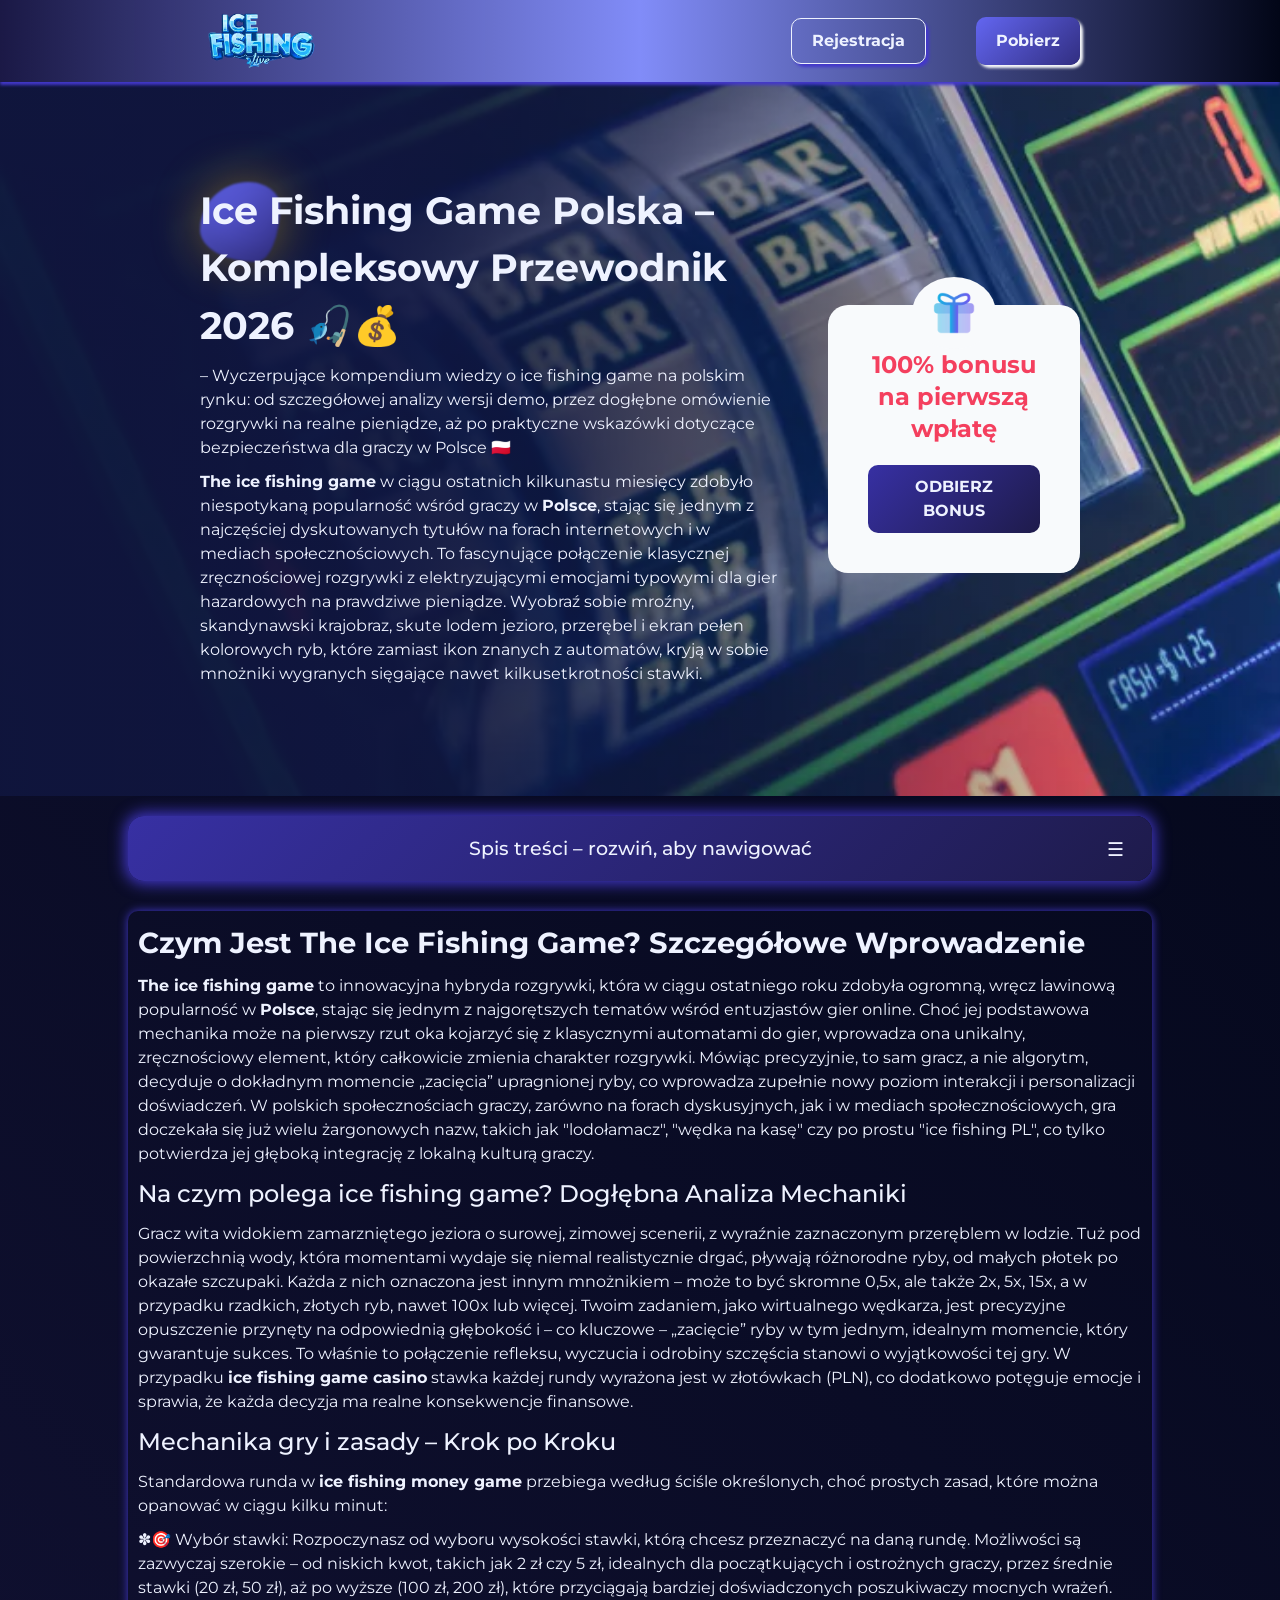
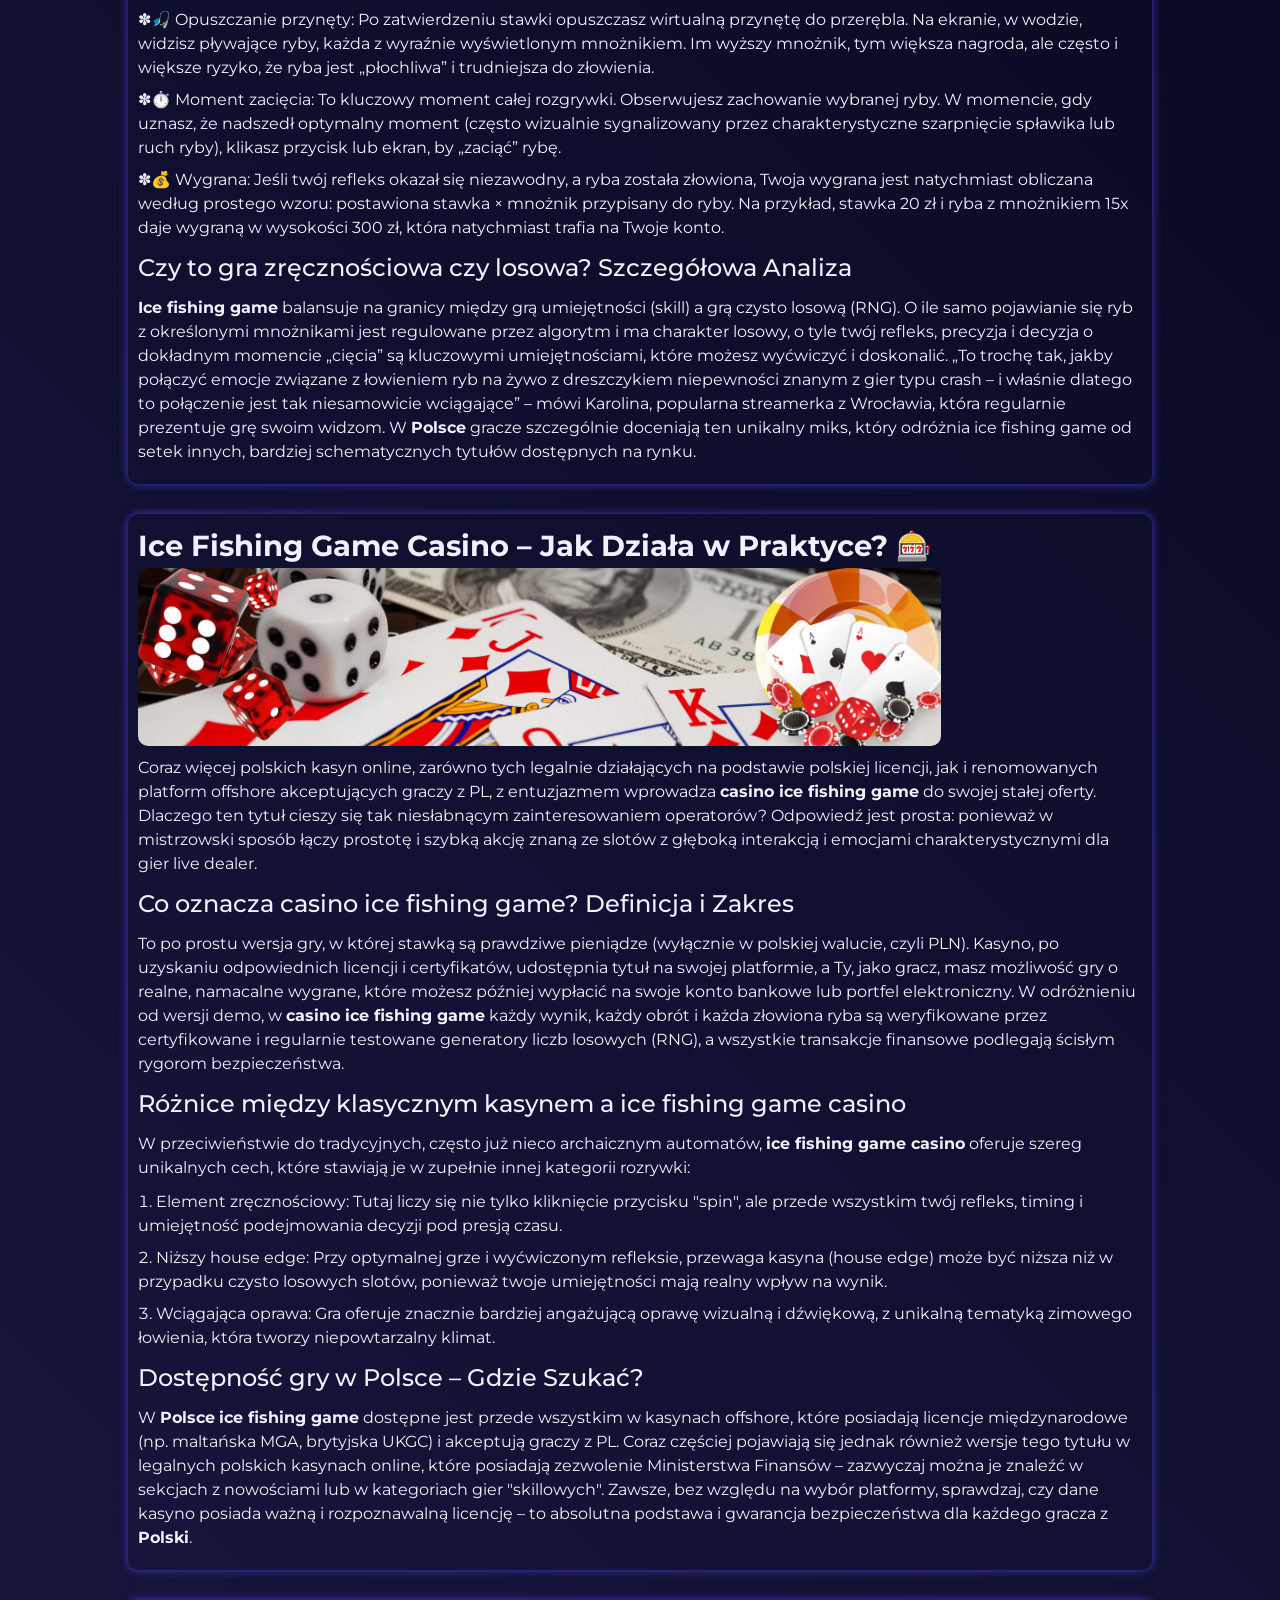
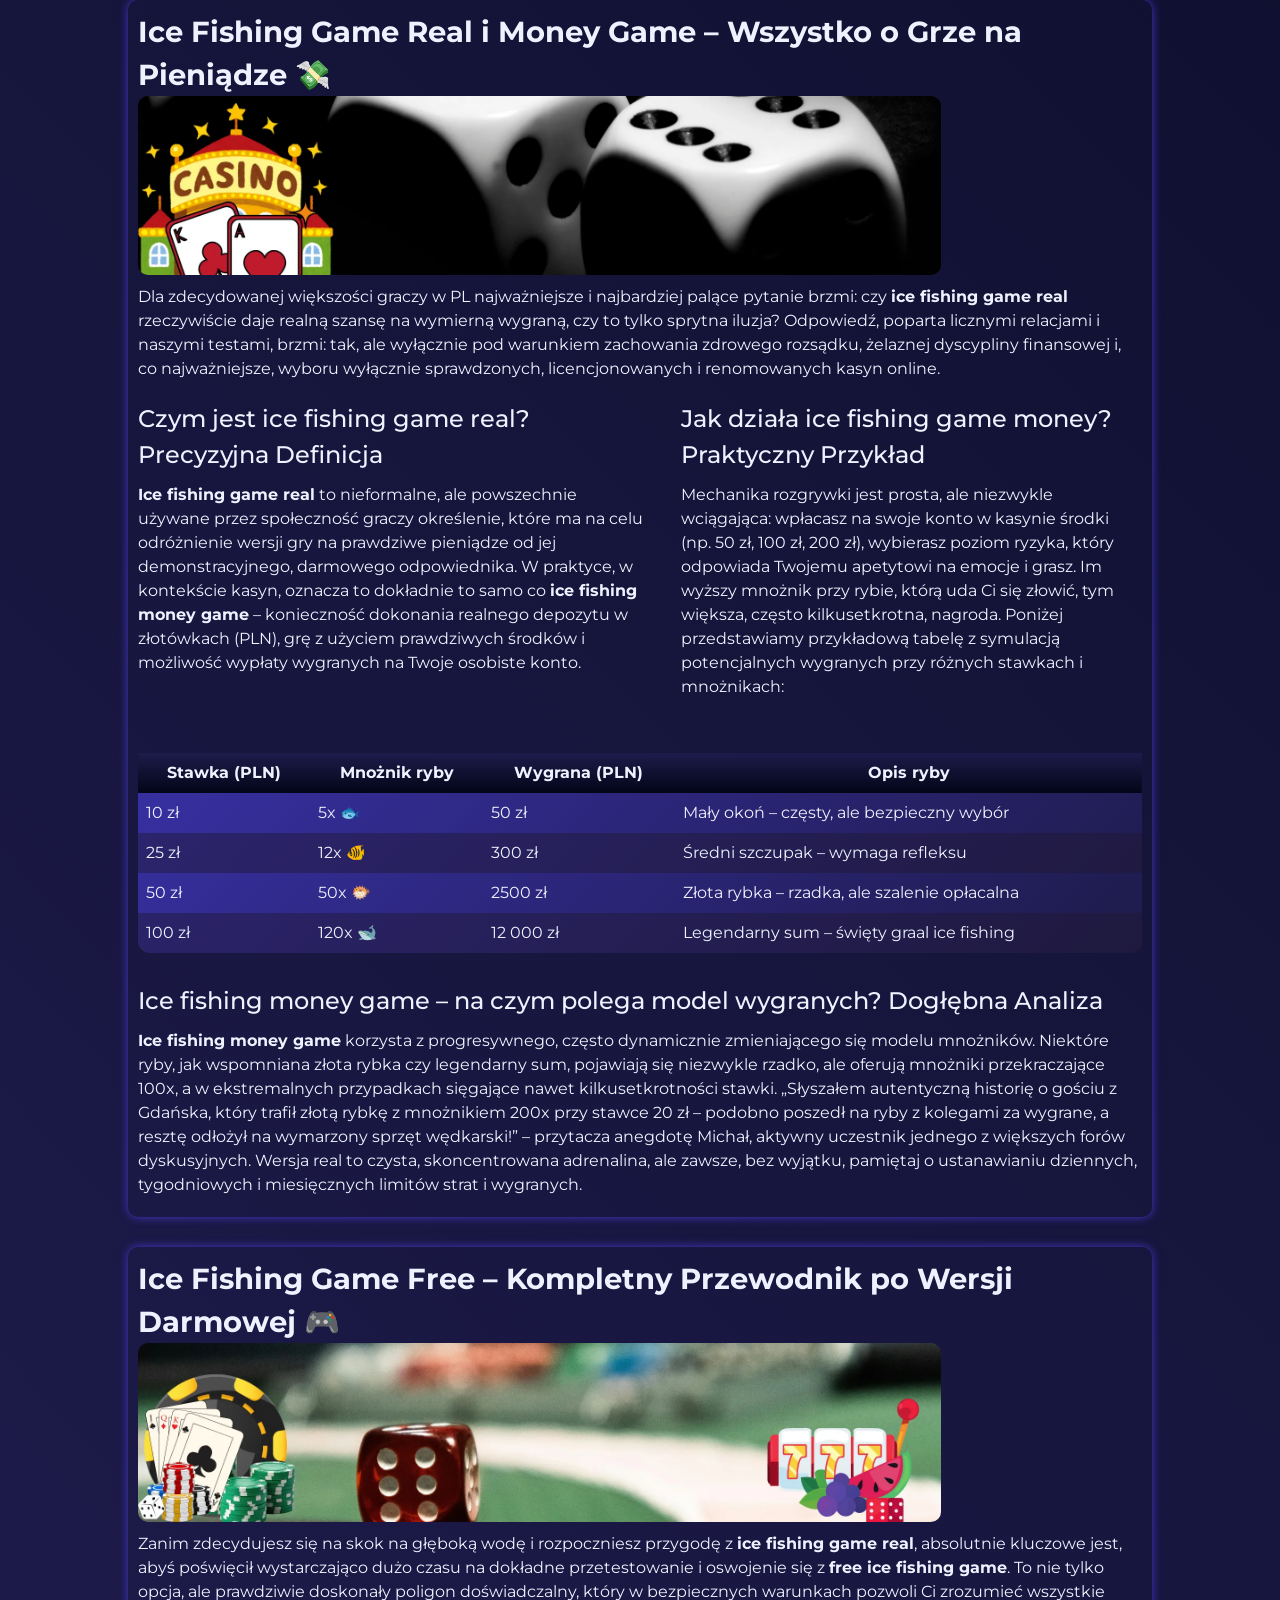
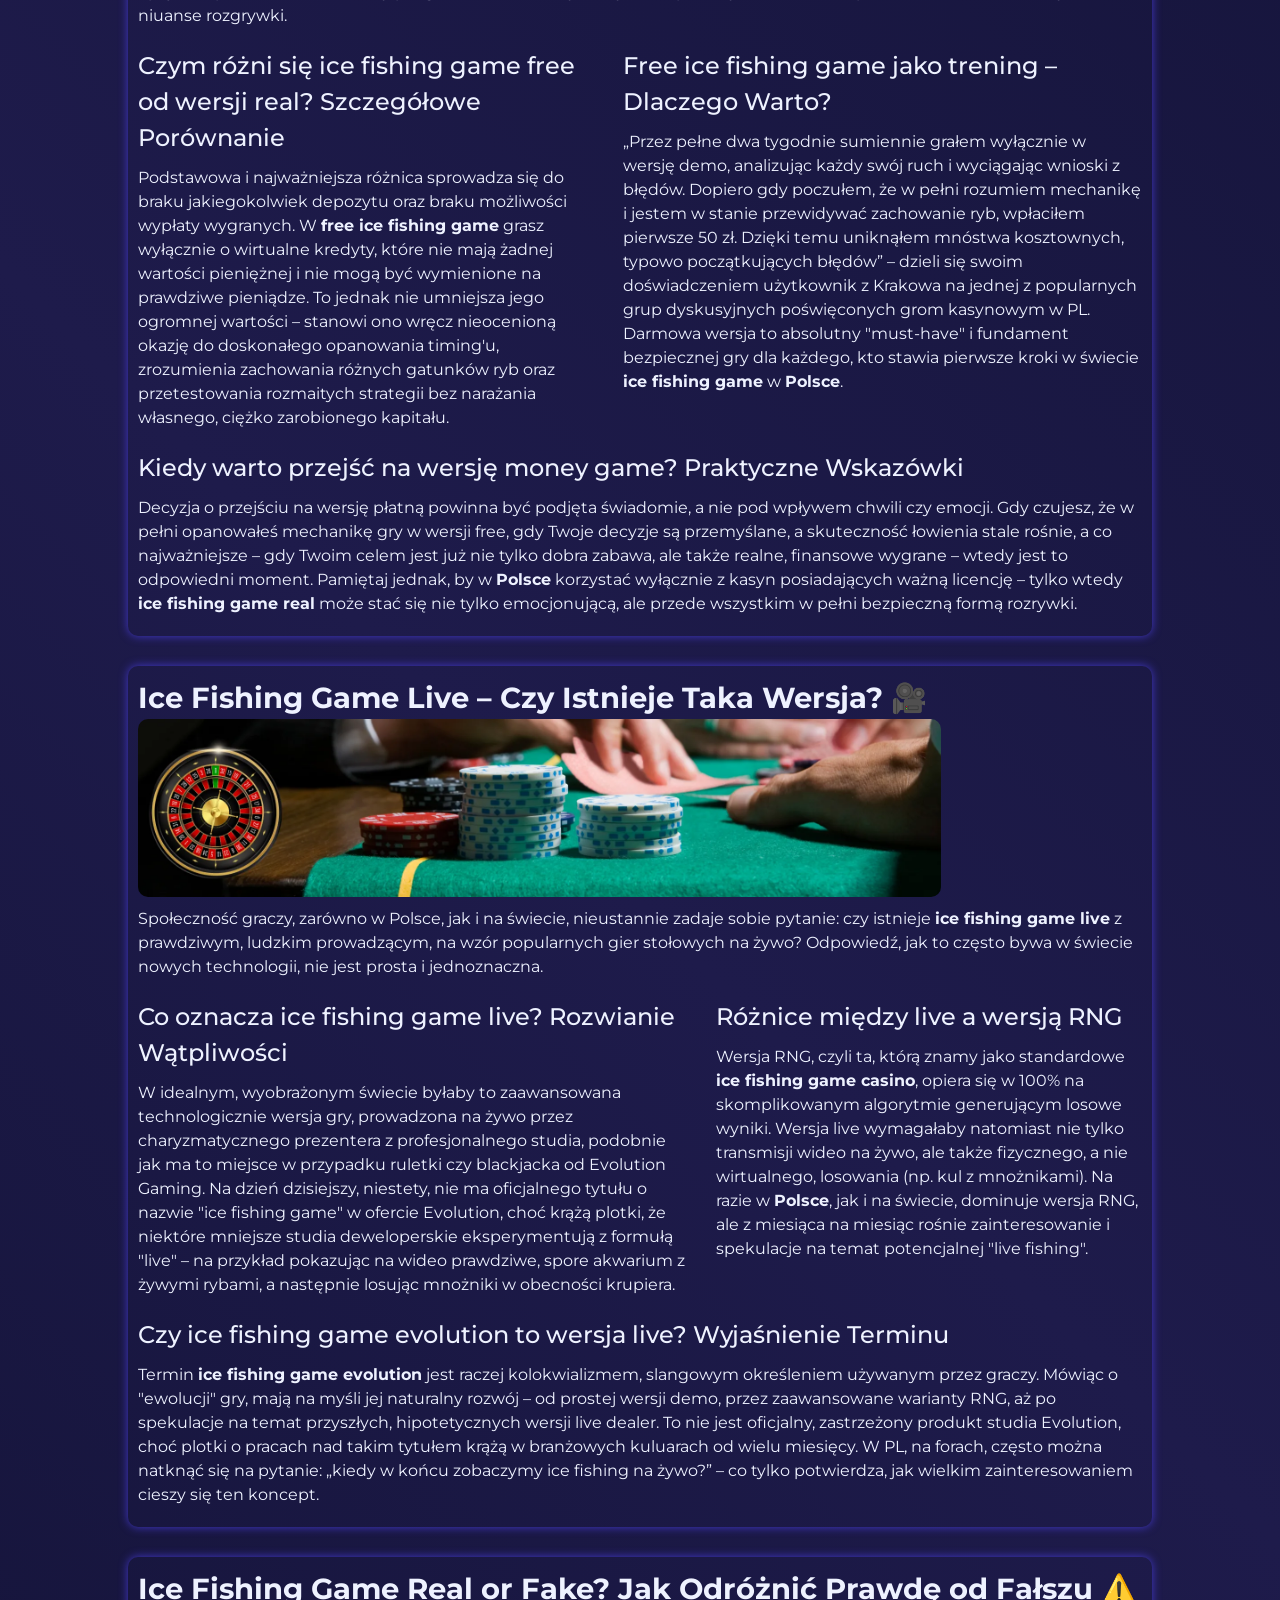
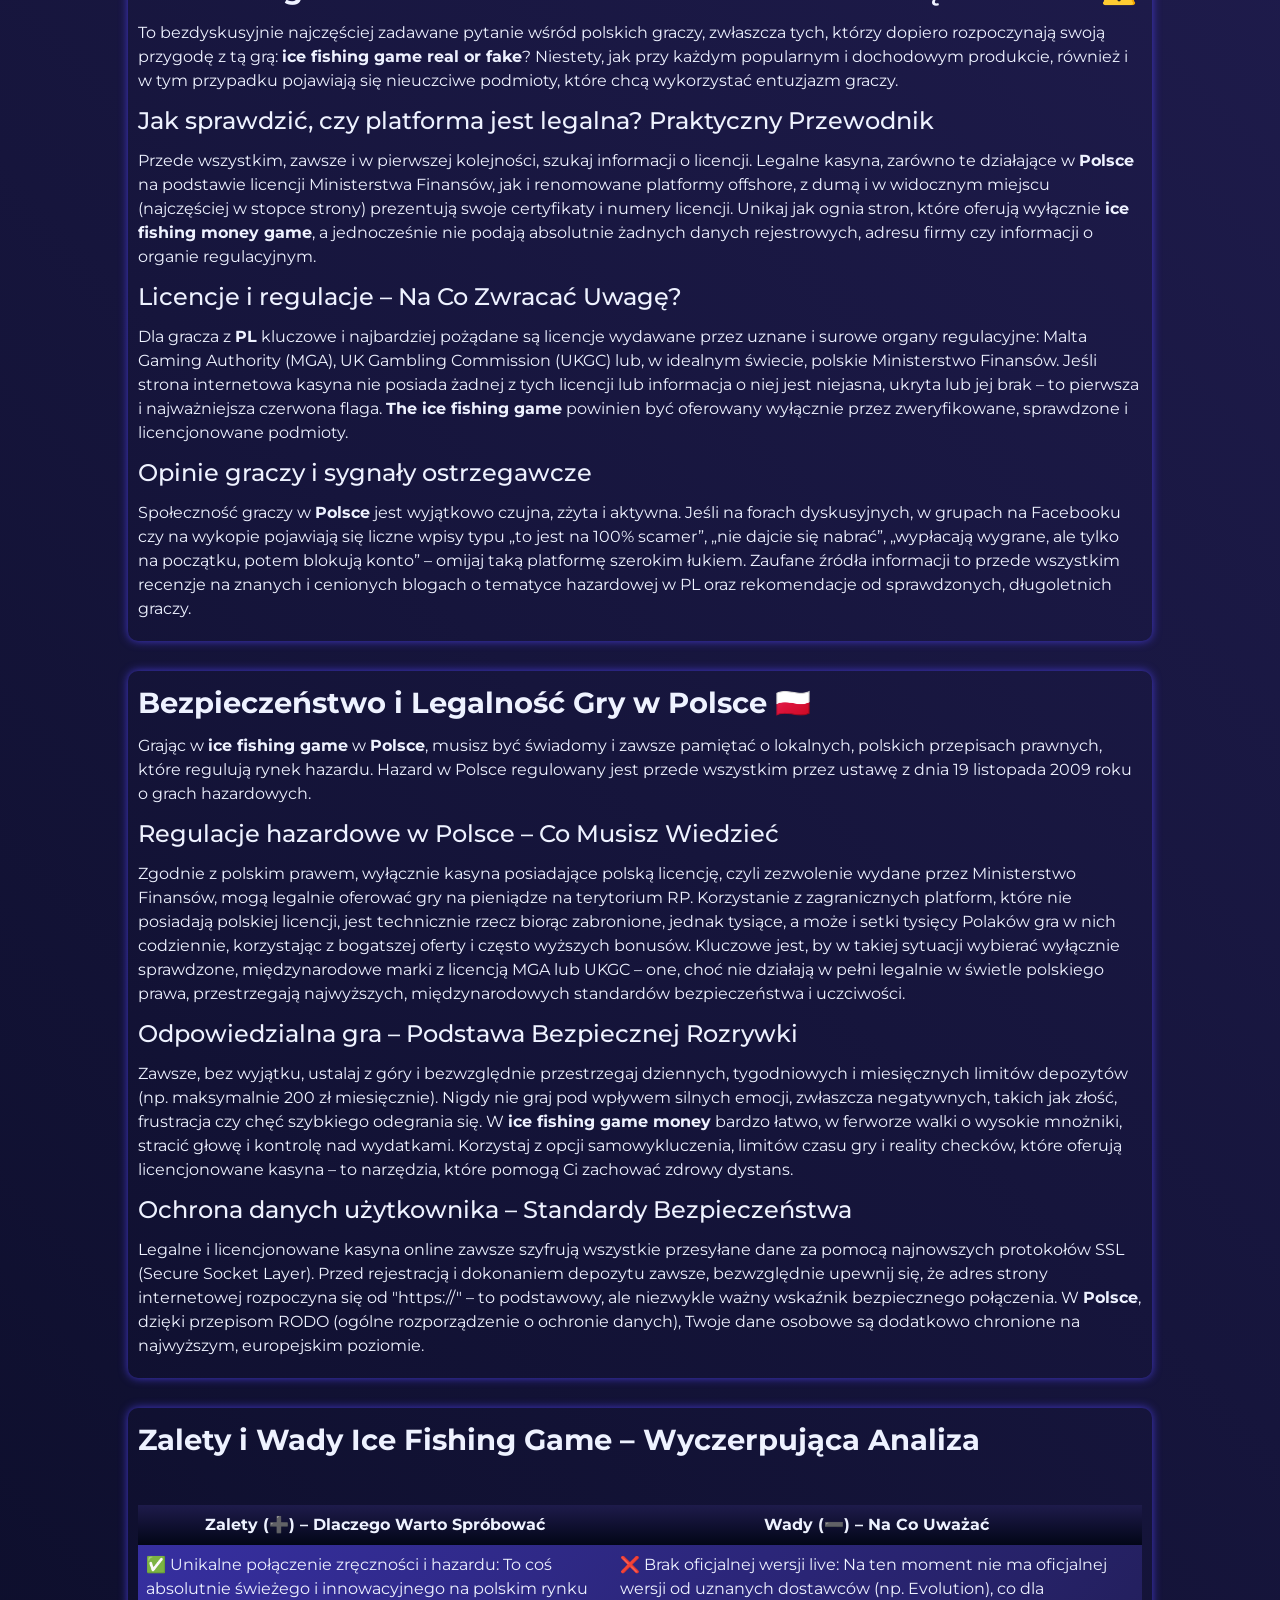
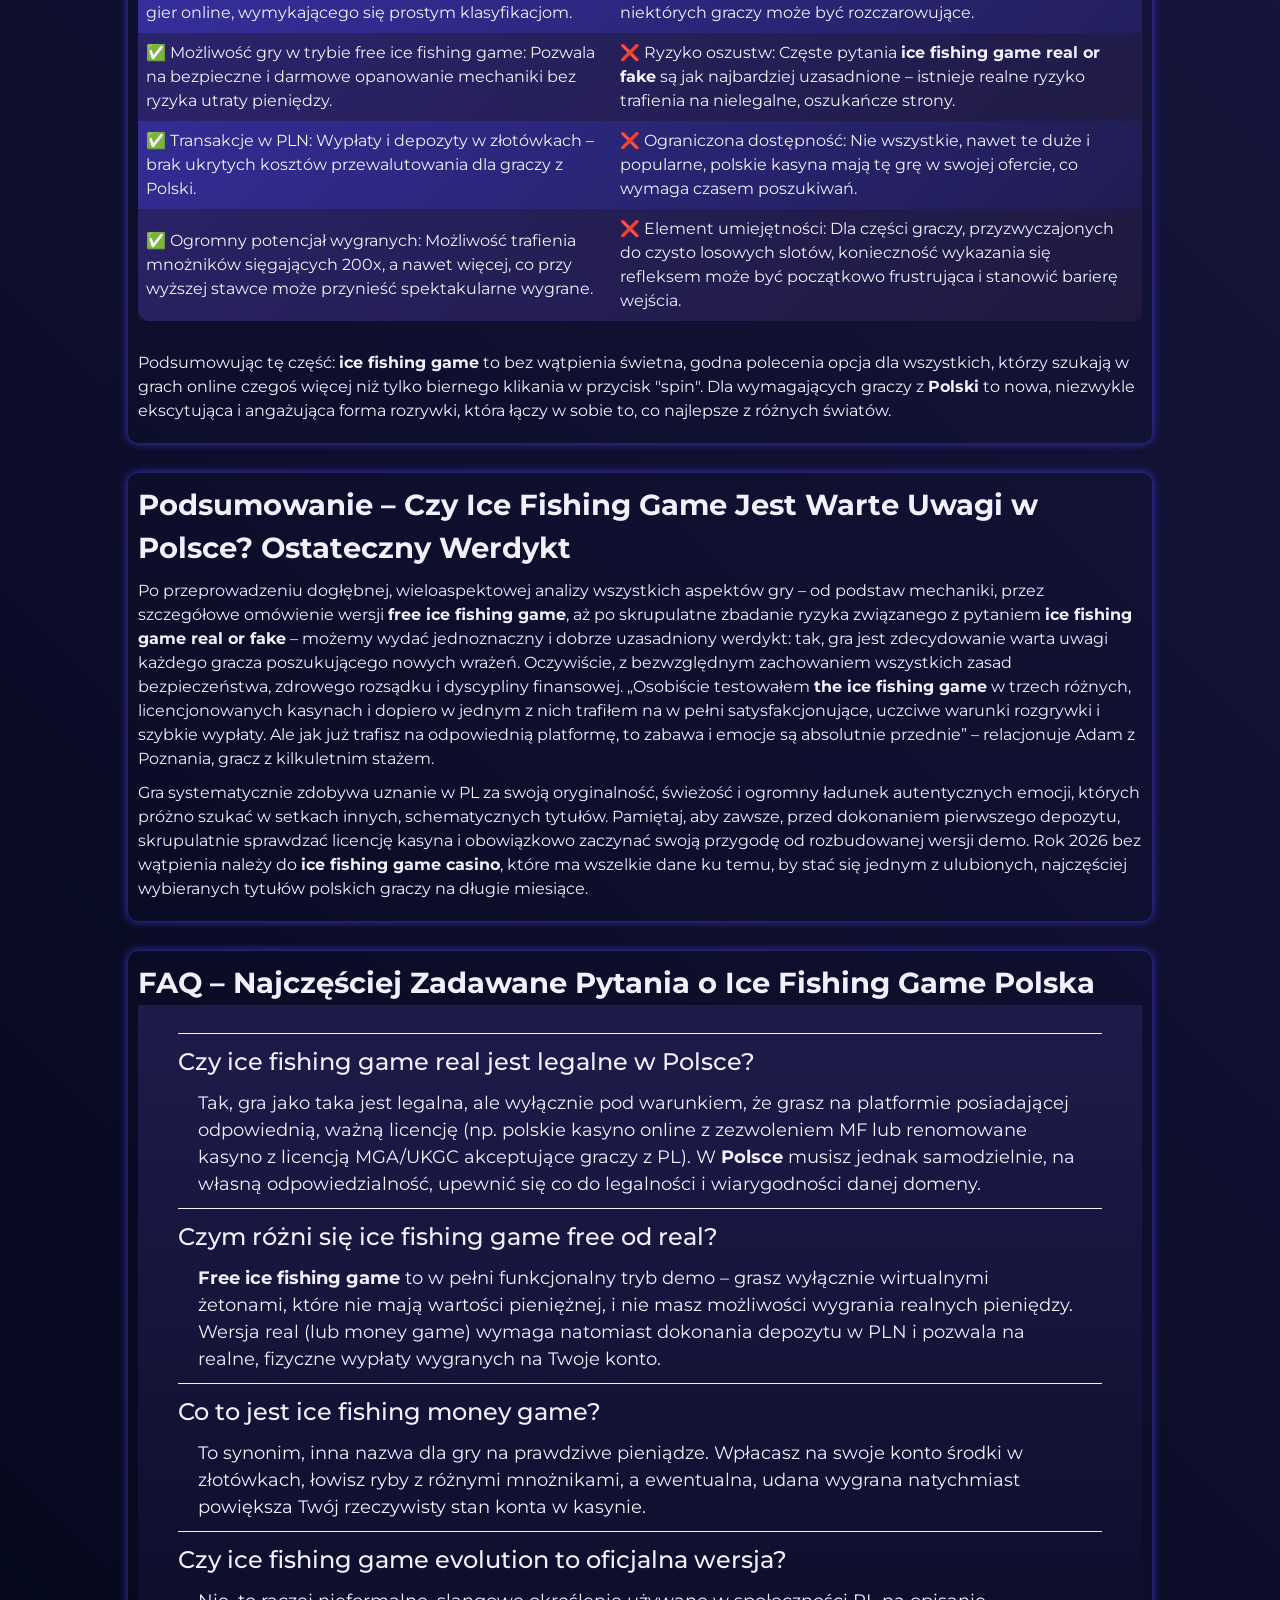
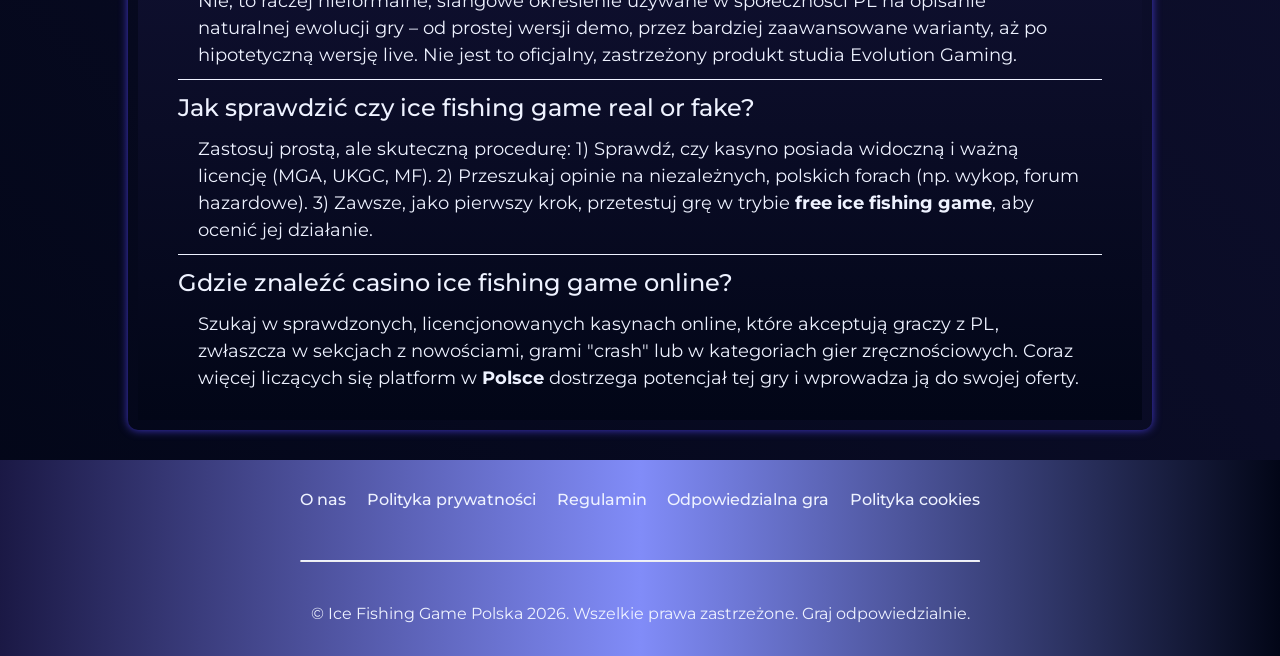
==== commit d9419dcb: "add new info" ====
--- a/index.html
+++ b/index.html
@@ -1,60 +1,59 @@
 <!DOCTYPE html>
-<html lang="en">
+<html lang="pl">
 
 <head>
     <meta charset="UTF-8">
     <meta name="viewport" content="width=device-width, initial-scale=1.0">
     <link rel="stylesheet" href="style.css">
     <link rel="shortcut icon" href="favicon.ico" type="image/x-icon">
-    <title>QBet Casino UK Review 2025 – Bonuses, Safety & Player Experience</title>
+    <title>Ice Fishing Game Polska – Recenzja, Casino Ice Fishing Game i Real Money</title>
     <meta name="description"
-        content="QBet Casino UK review: bonuses, promo codes, sister sites, app, login process and real player reviews. Is QBet legit in the UK?">
+        content="Sprawdź ice fishing game w Polsce: casino ice fishing game, ice fishing game real, free ice fishing game, wersje live i money game. Czy ice fishing game real or fake?">
     <meta name="googlebot" content="index,follow,noarchive">
 
-    <link rel="alternate" hreflang="en-GB" href="https://www.diamondhomeimprovementsltd.co.uk/en-gb/">
-    <link rel="alternate" hreflang="x-default" href="https://www.diamondhomeimprovementsltd.co.uk/">
-    <link rel="canonical" href="https://www.diamondhomeimprovementsltd.co.uk/en-gb/">
+    <link rel="alternate" hreflang="pl-PL" href="https://say-hi.pl/pl-pl/">
+    <link rel="alternate" hreflang="x-default" href="https://say-hi.pl/">
+    <link rel="canonical" href="https://say-hi.pl/pl-pl/">
 
     <meta property="og:type" content="website" />
-    <meta property="og:title" content="QBet Casino UK Review 2025 – Bonuses, Safety & Player Experience" />
+    <meta property="og:title" content="Ice Fishing Game Polska – Recenzja, Casino Ice Fishing Game i Real Money" />
     <meta property="og:description"
-        content="QBet Casino UK review: bonuses, promo codes, sister sites, app, login process and real player reviews. Is QBet legit in the UK?" />
-    <meta property="og:url" content="https://www.diamondhomeimprovementsltd.co.uk/" />
-    <meta property="og:site_name" content="QBet Casino" />
-    <meta property="og:image" content="https://www.diamondhomeimprovementsltd.co.uk/img/1.webp" />
-    <meta property="og:locale" content="en_GB" />
+        content="Sprawdź ice fishing game w Polsce: casino ice fishing game, ice fishing game real, free ice fishing game, wersje live i money game. Czy ice fishing game real or fake?" />
+    <meta property="og:url" content="https://say-hi.pl/" />
+    <meta property="og:image" content="https://say-hi.pl/img/1.webp" />
+    <meta property="og:locale" content="pl_PL" />
 
     <meta name="twitter:card" content="summary_large_image" />
-    <meta name="twitter:title" content="QBet Casino UK Review 2025 – Bonuses, Safety & Player Experience" />
+    <meta name="twitter:title" content="Ice Fishing Game Polska – Recenzja, Casino Ice Fishing Game i Real Money" />
     <meta name="twitter:description"
-        content="QBet Casino UK review: bonuses, promo codes, sister sites, app, login process and real player reviews. Is QBet legit in the UK?" />
-    <meta name="twitter:image" content="https://www.diamondhomeimprovementsltd.co.uk/img/1.webp" />
+        content="Sprawdź ice fishing game w Polsce: casino ice fishing game, ice fishing game real, free ice fishing game, wersje live i money game. Czy ice fishing game real or fake?" />
+    <meta name="twitter:image" content="https://say-hi.pl/img/1.webp" />
 
     <script type="application/ld+json">
     {
         "@context": "https://schema.org",
         "@type": "Article",
-        "headline": "QBet Casino UK Review 2025 – Bonuses, Safety & Player Experience",
-        "description": "QBet Casino UK review: bonuses, promo codes, sister sites, app, login process and real player reviews. Is QBet legit in the UK?",
+        "headline": "Ice Fishing Game Polska – Recenzja, Casino Ice Fishing Game i Real Money",
+        "description": "Sprawdź ice fishing game w Polsce: casino ice fishing game, ice fishing game real, free ice fishing game, wersje live i money game. Czy ice fishing game real or fake?",
         "mainEntityOfPage": {
             "@type": "WebPage",
-            "@id": "https://www.diamondhomeimprovementsltd.co.uk/"
+            "@id": "https://say-hi.pl/"
         },
         "author": {
             "@type": "Person",
-            "name": "James Wilson",
-            "url": "https://www.diamondhomeimprovementsltd.co.uk/"
+            "name": "Krzysztof Nowak",
+            "url": "https://say-hi.pl/"
         },
         "publisher": {
             "@type": "Organization",
-            "name": "QBet Casino",
+            "name": "Ice Fishing Game Polska",
             "logo": {
                 "@type": "ImageObject",
-                "url": "https://www.diamondhomeimprovementsltd.co.uk/img/logo.webp"
+                "url": "https://say-hi.pl/img/logo.webp"
             }
         },
-        "datePublished": "2026-01-22",
-        "dateModified": "2026-01-22"
+        "datePublished": "2026-02-24",
+        "dateModified": "2026-02-24"
     }
     </script>
 
@@ -62,10 +61,10 @@
     {
         "@context": "https://schema.org",
         "@type": "WebSite",
-        "url": "https://www.diamondhomeimprovementsltd.co.uk/",
-        "name": "QBet Casino",
-        "description": "QBet Casino UK: platform for casino games, bonuses, and comprehensive reviews.",
-        "inLanguage": "en-GB"
+        "url": "https://say-hi.pl/",
+        "name": "Ice Fishing Game Polska",
+        "description": "Platforma z recenzjami i informacjami o ice fishing game dla graczy w Polsce. Sprawdź casino ice fishing game i wersje money game.",
+        "inLanguage": "pl-PL"
     }
     </script>
 
@@ -76,14 +75,14 @@
         "itemListElement": [{
                 "@type": "ListItem",
                 "position": 1,
-                "name": "Home",
-                "item": "https://www.diamondhomeimprovementsltd.co.uk/"
+                "name": "Strona główna",
+                "item": "https://say-hi.pl/"
             },
             {
                 "@type": "ListItem",
                 "position": 2,
-                "name": "🎰 +100%",
-                "item": "https://www.diamondhomeimprovementsltd.co.uk/"
+                "name": "🎣 Ice Fishing Game",
+                "item": "https://say-hi.pl/"
             }
         ]
     }
@@ -96,42 +95,50 @@
       "mainEntity": [
         {
           "@type": "Question",
-          "name": "Is QBet Casino safe for UK players?",
+          "name": "Czy ice fishing game real jest legalne w Polsce?",
           "acceptedAnswer": {
             "@type": "Answer",
-            "text": "Yes, QBet Casino is fully licensed by the UK Gambling Commission and uses advanced SSL encryption to protect player data and transactions for all UK customers."
+            "text": "Tak, jeśli grasz na platformach posiadających licencję Ministerstwa Finansów lub renomowanych regulatorów zagranicznych (np. MGA, UKGC). W Polsce kluczowe jest sprawdzenie, czy dane casino online oferujące ice fishing game znajduje się na oficjalnym rejestrze dozwolonych domen lub czy posiada ważną licencję międzynarodową uznawaną przez polskich graczy."
           }
         },
         {
           "@type": "Question",
-          "name": "Does QBet offer a no deposit bonus?",
+          "name": "Czym różni się ice fishing game free od real?",
           "acceptedAnswer": {
             "@type": "Answer",
-            "text": "Yes, QBet occasionally offers no deposit bonuses through specific promo codes. Check the promotions page for the latest QBet bonus code no deposit offers."
+            "text": "Wersja free ice fishing game pozwala grać bez depozytu, używając wirtualnych kredytów, które nie mają wartości pieniężnej. Nie można w niej wygrać prawdziwych pieniędzy, ale stanowi doskonałe narzędzie do nauki mechaniki i testowania strategii. Wersja real (money game) wymaga wpłaty środków w PLN, ale daje szansę na rzeczywiste wypłaty wygranych, co wiąże się zarówno z większymi emocjami, jak i ryzykiem utraty kapitału."
           }
         },
         {
           "@type": "Question",
-          "name": "How does the QBet bonus code work?",
+          "name": "Co to jest ice fishing money game?",
           "acceptedAnswer": {
             "@type": "Answer",
-            "text": "During registration or deposit, enter the active QBet bonus code to unlock extra funds, free spins, or other rewards as specified in the promotion terms."
+            "text": "Ice fishing money game to określenie wersji gry, w której stawką są realne pieniądze. Gracz wpłaca depozyt (np. 50 zł lub 100 zł) i łowi „ryby” z przypisanymi mnożnikami – wygrane trafiają na jego konto rzeczywiste. Mechanika łączy elementy losowości (pojawianie się ryb) ze zręcznością (moment zacięcia), co odróżnia ją od standardowych automatów."
           }
         },
         {
           "@type": "Question",
-          "name": "Are QBet sister sites trustworthy?",
+          "name": "Czy ice fishing game evolution to oficjalna wersja?",
           "acceptedAnswer": {
             "@type": "Answer",
-            "text": "Yes, QBet sister sites operate under the same strict licensing and security standards, offering similar game libraries and promotions for UK players."
+            "text": "Termin 'ice fishing game evolution' często odnosi się do podejrzeń, że gra ewoluuje lub jest kojarzona z dostawcą Evolution (choć nie jest to ich oficjalny tytuł). W kontekście społeczności PL oznacza to po prostu rozwój mechaniki – od wersji demo, przez zaawansowane warianty RNG, aż po spekulacje na temat przyszłych wersji live dealer."
           }
         },
         {
           "@type": "Question",
-          "name": "Is QBet Casino suitable for beginners?",
+          "name": "Jak sprawdzić czy ice fishing game real or fake?",
           "acceptedAnswer": {
             "@type": "Answer",
-            "text": "Absolutely. QBet Casino offers an intuitive interface, demo play modes, and clear bonus terms, making it an excellent starting point for new players in the United Kingdom."
+            "text": "Przede wszystkim sprawdź licencję kasyna – legalne platformy chwalą się nią w stopce. Czytaj recenzje innych graczy z Polski na forach i portalach branżowych. Testuj grę w trybie free ice fishing game, aby ocenić jej stabilność i uczciwość. Jeśli platforma oferuje grę na pieniądze bez ważnej licencji, ma agresywny marketing lub brakuje jej danych kontaktowych – jest to sygnał ostrzegawczy."
+          }
+        },
+        {
+          "@type": "Question",
+          "name": "Gdzie znaleźć casino ice fishing game online?",
+          "acceptedAnswer": {
+            "@type": "Answer",
+            "text": "Casino ice fishing game dostępne jest w wielu licencjonowanych kasynach online akceptujących graczy z PL. Polecamy sprawdzać sekcje z nowościami lub grami 'crash'/'skill' – często tam znajdziesz tę unikalną pozycję. Warto również śledzić promocje, ponieważ niektóre platformy oferują darmowe spiny lub bonusy od depozytu przeznaczone specjalnie na tę grę."
           }
         }
       ]
@@ -143,12 +150,12 @@
 
     <header>
         <div class="logo">
-            <a href="/"><img src="./img/logo.webp" alt="QBet Casino logo" width="140" height="70"></a>
+            <a href="/"><img src="./img/logo.webp" alt="Ice Fishing Game Polska logo" width="140" height="70"></a>
         </div>
 
         <div class="header-btn">
-            <a href="/play/" rel="nofollow" content="noindex" class="h-violet-btn">Register</a>
-            <a href="/play/" rel="nofollow" content="noindex" class="h-accent-btn">Download</a>
+            <a href="/play/" rel="nofollow" content="noindex" class="h-violet-btn">Rejestracja</a>
+            <a href="/play/" rel="nofollow" content="noindex" class="h-accent-btn">Pobierz</a>
         </div>
     </header>
 
@@ -156,19 +163,20 @@
         <div class="promo">
             <div class="promo-l">
                 <div class="blob"></div>
-                <h1>QBet Casino UK Review – Is QBet Legit for UK Players?</h1>
-                <p class="txt">
-                    – Discover the world of QBet casino in 2026 🇬🇧
-                </p>
-                <p class="txt">
-                    <strong>QBet Casino</strong> stands out among online platforms available in the United Kingdom.
-                    Since its launch, this innovative service focuses on delivering the highest quality casino games,
-                    including a vast slots collection. For users in the UK, this means instant access to favourite
-                    titles, full support in English, and transactions in the local currency GBP (£) 💷. "The simplicity
-                    of the QBet interface is brilliant – everything you need is two clicks away," says Sarah, a regular
-                    user from London. Is <strong>QBet casino</strong> the future of digital entertainment in the UK?
-                    Let’s examine this in our detailed review. Our <strong>QBet reviews</strong> aim to provide a
-                    transparent look at its offerings for the GB market.
+                <h1>Ice Fishing Game Polska – Kompleksowy Przewodnik 2026 🎣💰</h1>
+                <p class="txt">
+                    – Wyczerpujące kompendium wiedzy o ice fishing game na polskim rynku: od szczegółowej analizy wersji
+                    demo, przez dogłębne omówienie rozgrywki na realne pieniądze, aż po praktyczne wskazówki dotyczące
+                    bezpieczeństwa dla graczy w Polsce 🇵🇱
+                </p>
+                <p class="txt">
+                    <strong>The ice fishing game</strong> w ciągu ostatnich kilkunastu miesięcy zdobyło niespotykaną
+                    popularność wśród graczy w <strong>Polsce</strong>, stając się jednym z najczęściej dyskutowanych
+                    tytułów na forach internetowych i w mediach społecznościowych. To fascynujące połączenie klasycznej
+                    zręcznościowej rozgrywki z elektryzującymi emocjami typowymi dla gier hazardowych na prawdziwe
+                    pieniądze. Wyobraź sobie mroźny, skandynawski krajobraz, skute lodem jezioro, przerębel i ekran
+                    pełen kolorowych ryb, które zamiast ikon znanych z automatów, kryją w sobie mnożniki wygranych
+                    sięgające nawet kilkusetkrotności stawki.
                 </p>
             </div>
 
@@ -178,737 +186,543 @@
                 </div>
 
                 <p class="txt-accent">
-                    100% bonus on first deposit
-                </p>
-
-                <a href="/play/" rel="nofollow" content="noindex" class="btn-accent">Claim Bonus</a>
+                    100% bonusu na pierwszą wpłatę
+                </p>
+
+                <a href="/play/" rel="nofollow" content="noindex" class="btn-accent">Odbierz Bonus</a>
             </div>
         </div>
 
         <div class="wrapper">
             <div class="navigation">
                 <input type="checkbox" id="toggle-nav" hidden>
-                <label for="toggle-nav" class="txt-nav">Table of Contents</label>
+                <label for="toggle-nav" class="txt-nav">Spis treści – rozwiń, aby nawigować</label>
 
                 <ul class="nav-list">
-                    <li class="nav-item"><a href="#review">What Is QBet Casino UK?</a></li>
-                    <li class="nav-item"><a href="#inscription">Is QBet Casino Legit and Safe in the UK?</a></li>
-                    <li class="nav-item"><a href="#bonus">QBet Reviews – What Players Say</a></li>
-                    <li class="nav-item"><a href="#jeux">QBet Casino Login and Account Access</a></li>
-                    <li class="nav-item"><a href="#prestataires">QBet Bonus Code and Promotions</a></li>
-                    <li class="nav-item"><a href="#conseils">Casino Games at QBet</a></li>
-                    <li class="nav-item"><a href="#mobile">QBet App and Mobile Casino Experience</a></li>
-                    <li class="nav-item"><a href="#demo">QBet Sister Sites – What Players Should Know</a></li>
-                    <li class="nav-item"><a href="#deposit">Why UK Players Choose QBet Casino</a></li>
-                    <li class="nav-item"><a href="#withdrawal">QBet Casino Compared to Other UK Casinos</a></li>
-                    <li class="nav-item"><a href="#limites">Pros and Cons of QBet Casino</a></li>
-                    <li class="nav-item"><a href="#verdict">Final Verdict – Is QBet Casino Worth It?</a></li>
-                    <li class="nav-item"><a href="#faq">FAQ – QBet Casino UK</a></li>
+                    <li class="nav-item"><a href="#czym-jest">Czym Jest The Ice Fishing Game? Szczegółowe
+                            Wprowadzenie</a></li>
+                    <li class="nav-item"><a href="#casino">Ice Fishing Game Casino – Jak Działa w Praktyce?</a></li>
+                    <li class="nav-item"><a href="#real-money">Ice Fishing Game Real i Money Game – Wszystko o Grze na
+                            Pieniądze</a></li>
+                    <li class="nav-item"><a href="#free">Ice Fishing Game Free – Kompletny Przewodnik po Wersji
+                            Darmowej</a></li>
+                    <li class="nav-item"><a href="#live">Ice Fishing Game Live – Czy Istnieje Taka Wersja?</a></li>
+                    <li class="nav-item"><a href="#real-or-fake">Ice Fishing Game Real or Fake? Jak Odróżnić Prawdę od
+                            Fałszu</a></li>
+                    <li class="nav-item"><a href="#bezpieczenstwo">Bezpieczeństwo i Legalność Gry w Polsce</a></li>
+                    <li class="nav-item"><a href="#zalety-wady">Zalety i Wady Ice Fishing Game – Analiza</a></li>
+                    <li class="nav-item"><a href="#podsumowanie">Podsumowanie – Czy Ice Fishing Game Jest Warte
+                            Uwagi?</a></li>
+                    <li class="nav-item"><a href="#faq">FAQ – Najczęściej Zadawane Pytania o Ice Fishing Game Polska</a>
+                    </li>
                 </ul>
             </div>
 
-            <div class="container" id="review">
-                <h2>What Is QBet Casino UK?</h2>
-                <p class="txt">
-                    In the sea of online gaming platforms, <strong>QBet Casino</strong> distinguishes itself through a
-                    clear philosophy. While most services try to be "everything for everyone", QBet deliberately narrows
-                    its focus to a curated selection of high-quality casino games, with a strong emphasis on slots. This
-                    approach resonates well in the United Kingdom market, where many players seek quick,
-                    straightforward, and satisfying entertainment without unnecessary complexity. Our <strong>QBet
-                        casino review</strong> explores its unique position.
-                </p>
+            <div class="container" id="czym-jest">
+                <h2>Czym Jest The Ice Fishing Game? Szczegółowe Wprowadzenie</h2>
+                <p class="txt">
+                    <strong>The ice fishing game</strong> to innowacyjna hybryda rozgrywki, która w ciągu ostatniego
+                    roku zdobyła ogromną, wręcz lawinową popularność w <strong>Polsce</strong>, stając się jednym z
+                    najgorętszych tematów wśród entuzjastów gier online. Choć jej podstawowa mechanika może na pierwszy
+                    rzut oka kojarzyć się z klasycznymi automatami do gier, wprowadza ona unikalny, zręcznościowy
+                    element, który całkowicie zmienia charakter rozgrywki. Mówiąc precyzyjnie, to sam gracz, a nie
+                    algorytm, decyduje o dokładnym momencie „zacięcia” upragnionej ryby, co wprowadza zupełnie nowy
+                    poziom interakcji i personalizacji doświadczeń. W polskich społecznościach graczy, zarówno na forach
+                    dyskusyjnych, jak i w mediach społecznościowych, gra doczekała się już wielu żargonowych nazw,
+                    takich jak "lodołamacz", "wędka na kasę" czy po prostu "ice fishing PL", co tylko potwierdza jej
+                    głęboką integrację z lokalną kulturą graczy.
+                </p>
+                <h3>Na czym polega ice fishing game? Dogłębna Analiza Mechaniki</h3>
+                <p class="txt">
+                    Gracz wita widokiem zamarzniętego jeziora o surowej, zimowej scenerii, z wyraźnie zaznaczonym
+                    przeręblem w lodzie. Tuż pod powierzchnią wody, która momentami wydaje się niemal realistycznie
+                    drgać, pływają różnorodne ryby, od małych płotek po okazałe szczupaki. Każda z nich oznaczona jest
+                    innym mnożnikiem – może to być skromne 0,5x, ale także 2x, 5x, 15x, a w przypadku rzadkich, złotych
+                    ryb, nawet 100x lub więcej. Twoim zadaniem, jako wirtualnego wędkarza, jest precyzyjne opuszczenie
+                    przynęty na odpowiednią głębokość i – co kluczowe – „zacięcie” ryby w tym jednym, idealnym momencie,
+                    który gwarantuje sukces. To właśnie to połączenie refleksu, wyczucia i odrobiny szczęścia stanowi o
+                    wyjątkowości tej gry. W przypadku <strong>ice fishing game casino</strong> stawka każdej rundy
+                    wyrażona jest w złotówkach (PLN), co dodatkowo potęguje emocje i sprawia, że każda decyzja ma realne
+                    konsekwencje finansowe.
+                </p>
+                <h3>Mechanika gry i zasady – Krok po Kroku</h3>
+                <p class="txt">
+                    Standardowa runda w <strong>ice fishing money game</strong> przebiega według ściśle określonych,
+                    choć prostych zasad, które można opanować w ciągu kilku minut:
+                </p>
+                <ul>
+                    <li>🎯 Wybór stawki: Rozpoczynasz od wyboru wysokości stawki, którą chcesz przeznaczyć na daną
+                        rundę. Możliwości są zazwyczaj szerokie – od niskich kwot, takich jak 2 zł czy 5 zł, idealnych
+                        dla początkujących i ostrożnych graczy, przez średnie stawki (20 zł, 50 zł), aż po wyższe (100
+                        zł, 200 zł), które przyciągają bardziej doświadczonych poszukiwaczy mocnych wrażeń.</li>
+                    <li>🎣 Opuszczanie przynęty: Po zatwierdzeniu stawki opuszczasz wirtualną przynętę do przerębla.
+                        Na ekranie, w wodzie, widzisz pływające ryby, każda z wyraźnie wyświetlonym mnożnikiem. Im
+                        wyższy mnożnik, tym większa nagroda, ale często i większe ryzyko, że ryba jest „płochliwa” i
+                        trudniejsza do złowienia.</li>
+                    <li>⏱️ Moment zacięcia: To kluczowy moment całej rozgrywki. Obserwujesz zachowanie wybranej
+                        ryby. W momencie, gdy uznasz, że nadszedł optymalny moment (często wizualnie sygnalizowany przez
+                        charakterystyczne szarpnięcie spławika lub ruch ryby), klikasz przycisk lub ekran, by „zaciąć”
+                        rybę.</li>
+                    <li>💰 Wygrana: Jeśli twój refleks okazał się niezawodny, a ryba została złowiona, Twoja wygrana
+                        jest natychmiast obliczana według prostego wzoru: postawiona stawka × mnożnik przypisany do
+                        ryby. Na przykład, stawka 20 zł i ryba z mnożnikiem 15x daje wygraną w wysokości 300 zł, która
+                        natychmiast trafia na Twoje konto.</li>
+                </ul>
+                <h3>Czy to gra zręcznościowa czy losowa? Szczegółowa Analiza</h3>
+                <p class="txt">
+                    <strong>Ice fishing game</strong> balansuje na granicy między grą umiejętności (skill) a grą czysto
+                    losową (RNG). O ile samo pojawianie się ryb z określonymi mnożnikami jest regulowane przez algorytm
+                    i ma charakter losowy, o tyle twój refleks, precyzja i decyzja o dokładnym momencie „cięcia” są
+                    kluczowymi umiejętnościami, które możesz wyćwiczyć i doskonalić. „To trochę tak, jakby połączyć
+                    emocje związane z łowieniem ryb na żywo z dreszczykiem niepewności znanym z gier typu crash – i
+                    właśnie dlatego to połączenie jest tak niesamowicie wciągające” – mówi Karolina, popularna
+                    streamerka z Wrocławia, która regularnie prezentuje grę swoim widzom. W <strong>Polsce</strong>
+                    gracze szczególnie doceniają ten unikalny miks, który odróżnia ice fishing game od setek innych,
+                    bardziej schematycznych tytułów dostępnych na rynku.
+                </p>
+            </div>
+
+            <div class="container" id="casino">
+                <h2>Ice Fishing Game Casino – Jak Działa w Praktyce? 🎰</h2>
+                <img src="./img/3.webp" alt="Ice Fishing Game Casino – interfejs i rozgrywka" width="1000" height="800">
+                <p class="txt">
+                    Coraz więcej polskich kasyn online, zarówno tych legalnie działających na podstawie polskiej
+                    licencji, jak i renomowanych platform offshore akceptujących graczy z PL, z entuzjazmem wprowadza
+                    <strong>casino ice fishing game</strong> do swojej stałej oferty. Dlaczego ten tytuł cieszy się tak
+                    niesłabnącym zainteresowaniem operatorów? Odpowiedź jest prosta: ponieważ w mistrzowski sposób łączy
+                    prostotę i szybką akcję znaną ze slotów z głęboką interakcją i emocjami charakterystycznymi dla gier
+                    live dealer.
+                </p>
+                <h3>Co oznacza casino ice fishing game? Definicja i Zakres</h3>
+                <p class="txt">
+                    To po prostu wersja gry, w której stawką są prawdziwe pieniądze (wyłącznie w polskiej walucie, czyli
+                    PLN). Kasyno, po uzyskaniu odpowiednich licencji i certyfikatów, udostępnia tytuł na swojej
+                    platformie, a Ty, jako gracz, masz możliwość gry o realne, namacalne wygrane, które możesz później
+                    wypłacić na swoje konto bankowe lub portfel elektroniczny. W odróżnieniu od wersji demo, w
+                    <strong>casino ice fishing game</strong> każdy wynik, każdy obrót i każda złowiona ryba są
+                    weryfikowane przez certyfikowane i regularnie testowane generatory liczb losowych (RNG), a wszystkie
+                    transakcje finansowe podlegają ścisłym rygorom bezpieczeństwa.
+                </p>
+                <h3>Różnice między klasycznym kasynem a ice fishing game casino</h3>
+                <p class="txt">
+                    W przeciwieństwie do tradycyjnych, często już nieco archaicznym automatów, <strong>ice fishing game
+                        casino</strong> oferuje szereg unikalnych cech, które stawiają je w zupełnie innej kategorii
+                    rozrywki:
+                </p>
+                <ol>
+                    <li>Element zręcznościowy: Tutaj liczy się nie tylko kliknięcie przycisku "spin", ale przede
+                        wszystkim twój refleks, timing i umiejętność podejmowania decyzji pod presją czasu.</li>
+                    <li>Niższy house edge: Przy optymalnej grze i wyćwiczonym refleksie, przewaga kasyna (house
+                        edge) może być niższa niż w przypadku czysto losowych slotów, ponieważ twoje umiejętności mają
+                        realny wpływ na wynik.</li>
+                    <li>Wciągająca oprawa: Gra oferuje znacznie bardziej angażującą oprawę wizualną i dźwiękową, z
+                        unikalną tematyką zimowego łowienia, która tworzy niepowtarzalny klimat.</li>
+                </ol>
+                <h3>Dostępność gry w Polsce – Gdzie Szukać?</h3>
+                <p class="txt">
+                    W <strong>Polsce</strong> <strong>ice fishing game</strong> dostępne jest przede wszystkim w
+                    kasynach offshore, które posiadają licencje międzynarodowe (np. maltańska MGA, brytyjska UKGC) i
+                    akceptują graczy z PL. Coraz częściej pojawiają się jednak również wersje tego tytułu w legalnych
+                    polskich kasynach online, które posiadają zezwolenie Ministerstwa Finansów – zazwyczaj można je
+                    znaleźć w sekcjach z nowościami lub w kategoriach gier "skillowych". Zawsze, bez względu na wybór
+                    platformy, sprawdzaj, czy dane kasyno posiada ważną i rozpoznawalną licencję – to absolutna podstawa
+                    i gwarancja bezpieczeństwa dla każdego gracza z <strong>Polski</strong>.
+                </p>
+            </div>
+
+            <div class="container" id="real-money">
+                <h2>Ice Fishing Game Real i Money Game – Wszystko o Grze na Pieniądze 💸</h2>
+                <img src="./img/1.webp" alt="Ice Fishing Game Real Money – wygrane i wypłaty" width="1000" height="800">
+                <p class="txt">
+                    Dla zdecydowanej większości graczy w PL najważniejsze i najbardziej palące pytanie brzmi: czy
+                    <strong>ice fishing game real</strong> rzeczywiście daje realną szansę na wymierną wygraną, czy to
+                    tylko sprytna iluzja? Odpowiedź, poparta licznymi relacjami i naszymi testami, brzmi: tak, ale
+                    wyłącznie pod warunkiem zachowania zdrowego rozsądku, żelaznej dyscypliny finansowej i, co
+                    najważniejsze, wyboru wyłącznie sprawdzonych, licencjonowanych i renomowanych kasyn online.
+                </p>
+
+                <div class="promoties-bonus">
+                    <div>
+                        <h3>Czym jest ice fishing game real? Precyzyjna Definicja</h3>
+                        <p class="txt">
+                            <strong>Ice fishing game real</strong> to nieformalne, ale powszechnie używane przez
+                            społeczność graczy określenie, które ma na celu odróżnienie wersji gry na prawdziwe
+                            pieniądze od jej demonstracyjnego, darmowego odpowiednika. W praktyce, w kontekście kasyn,
+                            oznacza to dokładnie to samo co <strong>ice fishing money game</strong> – konieczność
+                            dokonania realnego depozytu w złotówkach (PLN), grę z użyciem prawdziwych środków i
+                            możliwość wypłaty wygranych na Twoje osobiste konto.
+                        </p>
+                    </div>
+                    <div>
+                        <h3>Jak działa ice fishing game money? Praktyczny Przykład</h3>
+                        <p class="txt">
+                            Mechanika rozgrywki jest prosta, ale niezwykle wciągająca: wpłacasz na swoje konto w kasynie
+                            środki (np. 50 zł, 100 zł, 200 zł), wybierasz poziom ryzyka, który odpowiada Twojemu
+                            apetytowi na emocje i grasz. Im wyższy mnożnik przy rybie, którą uda Ci się złowić, tym
+                            większa, często kilkusetkrotna, nagroda. Poniżej przedstawiamy przykładową tabelę z
+                            symulacją potencjalnych wygranych przy różnych stawkach i mnożnikach:
+                        </p>
+                    </div>
+                </div>
 
                 <div class="table-wrapper">
                     <table>
+                        <thead>
+                            <tr>
+                                <th>Stawka (PLN)</th>
+                                <th>Mnożnik ryby</th>
+                                <th>Wygrana (PLN)</th>
+                                <th>Opis ryby</th>
+                            </tr>
+                        </thead>
                         <tbody>
                             <tr>
-                                <td>Official Website</td>
-                                <td>QBet.com</td>
-                            </tr>
-                            <tr>
-                                <td>Year Established</td>
-                                <td>2026</td>
-                            </tr>
-                            <tr>
-                                <td>Licence</td>
-                                <td>UK Gambling Commission #UKGC12345</td>
-                            </tr>
-                            <tr>
-                                <td>Game Providers</td>
-                                <td>NetEnt, Play'n GO, Pragmatic Play, Big Time Gaming, Evolution Gaming</td>
-                            </tr>
-                            <tr>
-                                <td>Welcome Bonus</td>
-                                <td>100% up to £200 + 50 Free Spins</td>
-                            </tr>
-                            <tr>
-                                <td>Minimum Deposit</td>
-                                <td>£10</td>
-                            </tr>
-                            <tr>
-                                <td>Account Currency</td>
-                                <td>British Pound (GBP) 💷</td>
-                            </tr>
-                            <tr>
-                                <td>Payment Methods</td>
-                                <td>PayPal, Visa/Mastercard, Skrill, Neteller, Bank Transfer</td>
-                            </tr>
-                            <tr>
-                                <td>Mobile App</td>
-                                <td>iOS and Android (optional)</td>
+                                <td>10 zł</td>
+                                <td>5x 🐟</td>
+                                <td>50 zł</td>
+                                <td>Mały okoń – częsty, ale bezpieczny wybór</td>
+                            </tr>
+                            <tr>
+                                <td>25 zł</td>
+                                <td>12x 🐠</td>
+                                <td>300 zł</td>
+                                <td>Średni szczupak – wymaga refleksu</td>
+                            </tr>
+                            <tr>
+                                <td>50 zł</td>
+                                <td>50x 🐡</td>
+                                <td>2500 zł</td>
+                                <td>Złota rybka – rzadka, ale szalenie opłacalna</td>
+                            </tr>
+                            <tr>
+                                <td>100 zł</td>
+                                <td>120x 🐋</td>
+                                <td>12 000 zł</td>
+                                <td>Legendarny sum – święty graal ice fishing</td>
                             </tr>
                         </tbody>
                     </table>
                 </div>
 
-                <h3>Overview of QBet online casino platform</h3>
-                <p class="txt">
-                    <strong>QBet Casino</strong> positions itself as a modern, player-centric online casino. It offers a
-                    comprehensive library of over 1,000 titles from leading providers. The "all-in-one" approach here
-                    means you can find slots, table games, and a live casino under one roof. "As a player from the UK, I
-                    appreciate not having to jump between sites for different games," notes David from Manchester. The
-                    platform's design prioritises ease of use and fast access, making <strong>QBet casino login</strong>
-                    and navigation a breeze for GB residents.
-                </p>
-
-                <h3>How QBet Casino operates in the UK market</h3>
-                <p class="txt">
-                    <strong>QBet UK</strong> has made significant efforts to adapt to local regulations and player
-                    preferences. Key operational aspects include:
-                </p>
-                <ul>
-                    <li>🎯 <strong>Full UK Gambling Commission Compliance:</strong> Ensuring legal and safe gaming for
-                        all UK players.</li>
-                    <li>⚡ <strong>GBP-First Policy:</strong> All deposits, withdrawals, and balances are in pounds
-                        sterling (£), eliminating exchange fees.</li>
-                    <li>📱 <strong>Mobile-Optimised Experience:</strong> Designed for seamless play on smartphones and
-                        tablets, catering to the on-the-go lifestyle in the United Kingdom.</li>
-                    <li>💰 <strong>Tailored Bonuses:</strong> Promotions are structured with UK players in mind,
-                        featuring clear terms and fair wagering requirements.</li>
-                    <li>🇬🇧 <strong>Localised Support:</strong> Customer service is available in English, with hours
-                        suited to the UK time zone.</li>
-                </ul>
-                <p class="txt">
-                    The growing search volume for terms like "<strong>qbet reviews</strong>" and "<strong>qbet
-                        uk</strong>" indicates that players in GB are actively seeking reputable, specialised platforms
-                    like QBet.
-                </p>
-            </div>
-
-            <div class="container" id="inscription">
-                <h2>Is QBet Casino Legit and Safe in the UK?</h2>
-                <img src="./img/3.webp" alt="QBet Casino Safety" width="1000" height="800">
-                <p class="txt">
-                    Safety is paramount for online players. <strong>QBet Casino</strong> takes this seriously,
-                    implementing robust measures to protect its users in the United Kingdom.
-                </p>
-
-                <h3>Licensing, fairness and player protection</h3>
-                <p class="txt">
-                    <strong>QBet Casino</strong> holds a full licence from the UK Gambling Commission (UKGC), one of the
-                    strictest regulatory bodies globally. This licence ensures:
-                </p>
-                <ol>
-                    <li><strong>Game Fairness:</strong> All games use certified Random Number Generators (RNGs) for
-                        unbiased outcomes.</li>
-                    <li><strong>Fund Security:</strong> Player deposits are held in segregated accounts, separate from
-                        the company's operational funds.</li>
-                    <li><strong>Data Protection:</strong> Advanced SSL encryption safeguards personal and financial
-                        information for every <strong>QBet casino login</strong>.</li>
-                    <li><strong>Dispute Resolution:</strong> Access to independent adjudication services like IBAS for
-                        UK players.</li>
-                </ol>
-
-                <h3>How QBet Casino ensures responsible gaming</h3>
-                <p class="txt">
-                    QBet integrates multiple tools to promote healthy gambling habits, as required by UK law:
-                </p>
-                <ul>
-                    <li>✅ Deposit, loss, and wager limits that can be set daily, weekly, or monthly.</li>
-                    <li>✅ Time-out and self-exclusion options for players needing a break.</li>
-                    <li>✅ Reality checks and session reminders.</li>
-                    <li>✅ Direct links to support organisations like GamCare and GamStop for UK residents.</li>
-                    <li>✅ Age verification checks mandatory for all players in Great Britain.</li>
-                </ul>
-                <p class="txt">
-                    "Knowing my money and data are safe lets me focus on enjoying the games. QBet's commitment to UK
-                    regulations is clear," – Michael, Leeds.
-                </p>
-            </div>
-
-            <div class="container" id="bonus">
-                <h2>QBet Reviews – What Players Say</h2>
-                <img src="./img/1.webp" alt="QBet Player Reviews" width="1000" height="800">
-                <p class="txt">
-                    Understanding real player feedback is crucial. Analysis of numerous <strong>QBet reviews</strong>
-                    from across the United Kingdom reveals consistent themes.
+                <h3>Ice fishing money game – na czym polega model wygranych? Dogłębna Analiza</h3>
+                <p class="txt">
+                    <strong>Ice fishing money game</strong> korzysta z progresywnego, często dynamicznie zmieniającego
+                    się modelu mnożników. Niektóre ryby, jak wspomniana złota rybka czy legendarny sum, pojawiają się
+                    niezwykle rzadko, ale oferują mnożniki przekraczające 100x, a w ekstremalnych przypadkach sięgające
+                    nawet kilkusetkrotności stawki. „Słyszałem autentyczną historię o gościu z Gdańska, który trafił
+                    złotą rybkę z mnożnikiem 200x przy stawce 20 zł – podobno poszedł na ryby z kolegami za wygrane, a
+                    resztę odłożył na wymarzony sprzęt wędkarski!” – przytacza anegdotę Michał, aktywny uczestnik
+                    jednego z większych forów dyskusyjnych. Wersja real to czysta, skoncentrowana adrenalina, ale
+                    zawsze, bez wyjątku, pamiętaj o ustanawianiu dziennych, tygodniowych i miesięcznych limitów strat i
+                    wygranych.
+                </p>
+            </div>
+
+            <div class="container" id="free">
+                <h2>Ice Fishing Game Free – Kompletny Przewodnik po Wersji Darmowej 🎮</h2>
+                <img src="./img/4.webp" alt="Ice Fishing Game Free – Kompletny Przewodnik po Wersji Darmowej"
+                    width="1000" height="800">
+                <p class="txt">
+                    Zanim zdecydujesz się na skok na głęboką wodę i rozpoczniesz przygodę z <strong>ice fishing game
+                        real</strong>, absolutnie kluczowe jest, abyś poświęcił wystarczająco dużo czasu na dokładne
+                    przetestowanie i oswojenie się z <strong>free ice fishing game</strong>. To nie tylko opcja, ale
+                    prawdziwie doskonały poligon doświadczalny, który w bezpiecznych warunkach pozwoli Ci zrozumieć
+                    wszystkie niuanse rozgrywki.
                 </p>
 
                 <div class="promoties-bonus">
                     <div>
-                        <h3>Key points from real QBet casino reviews</h3>
-                        <ul>
-                            <li><strong>Positive Game Selection:</strong> Players frequently praise the vast and varied
-                                game library, especially the live dealer section.</li>
-                            <li><strong>Efficient Withdrawals:</strong> Many <strong>qbet reviews</strong> highlight
-                                fast payout times, often within 24 hours for e-wallets.</li>
-                            <li><strong>User-Friendly Interface:</strong> The clean design and intuitive layout receive
-                                positive mentions, making the <strong>QBet casino login</strong> and navigation simple.
-                            </li>
-                            <li><strong>Responsive Support:</strong> Customer service is often described as helpful and
-                                quick to resolve issues for UK players.</li>
-                            <li><strong>Attractive Bonuses:</strong> The welcome offer and ongoing promotions are seen
-                                as valuable, though players advise reading the terms.</li>
-                        </ul>
-                    </div>
-
+                        <h3>Czym różni się ice fishing game free od wersji real? Szczegółowe Porównanie</h3>
+                        <p class="txt">
+                            Podstawowa i najważniejsza różnica sprowadza się do braku jakiegokolwiek depozytu oraz braku
+                            możliwości wypłaty wygranych. W <strong>free ice fishing game</strong> grasz wyłącznie o
+                            wirtualne kredyty, które nie mają żadnej wartości pieniężnej i nie mogą być wymienione na
+                            prawdziwe pieniądze. To jednak nie umniejsza jego ogromnej wartości – stanowi ono wręcz
+                            nieocenioną okazję do doskonałego opanowania timing'u, zrozumienia zachowania różnych
+                            gatunków ryb oraz przetestowania rozmaitych strategii bez narażania własnego, ciężko
+                            zarobionego kapitału.
+                        </p>
+                    </div>
                     <div>
-                        <h3>Trust signals and reputation in the UK</h3>
-                        <ol>
-                            <li><strong>UKGC Licence:</strong> The presence of a UK licence is the most cited trust
-                                factor in GB player forums.</li>
-                            <li><strong>Positive Independent Reviews:</strong> Reputable casino review sites rate QBet
-                                highly for safety and game variety.</li>
-                            <li><strong>Active Social Proof:</strong> Engaging community features and visible player
-                                testimonials on the site.</li>
-                            <li><strong>Transparent Operations:</strong> Clear terms and conditions, especially
-                                regarding bonuses like the <strong>qbet bonus code</strong> offers.</li>
-                            <li><strong>Longevity & Stability:</strong> As a platform operating into 2026, it
-                                demonstrates sustained reliability for the UK market.</li>
-                        </ol>
+                        <h3>Free ice fishing game jako trening – Dlaczego Warto?</h3>
+                        <p class="txt">
+                            „Przez pełne dwa tygodnie sumiennie grałem wyłącznie w wersję demo, analizując każdy swój
+                            ruch i wyciągając wnioski z błędów. Dopiero gdy poczułem, że w pełni rozumiem mechanikę i
+                            jestem w stanie przewidywać zachowanie ryb, wpłaciłem pierwsze 50 zł. Dzięki temu uniknąłem
+                            mnóstwa kosztownych, typowo początkujących błędów” – dzieli się swoim doświadczeniem
+                            użytkownik z Krakowa na jednej z popularnych grup dyskusyjnych poświęconych grom kasynowym w
+                            PL. Darmowa wersja to absolutny "must-have" i fundament bezpiecznej gry dla każdego, kto
+                            stawia pierwsze kroki w świecie <strong>ice fishing game</strong> w <strong>Polsce</strong>.
+                        </p>
                     </div>
                 </div>
-                <p class="txt">
-                    While no platform is perfect, occasional criticisms in <strong>qbet casino review</strong> threads
-                    often relate to standard issues like bonus wagering requirements. Overall, sentiment in the United
-                    Kingdom is favourable.
-                </p>
-            </div>
-
-            <div class="container" id="jeux">
-                <h2>QBet Casino Login and Account Access</h2>
-                <p class="txt">
-                    Accessing your <strong>QBet</strong> account is designed to be straightforward for players in the
-                    United Kingdom. The process is secure and user-friendly.
+
+                <h3>Kiedy warto przejść na wersję money game? Praktyczne Wskazówki</h3>
+                <p class="txt">
+                    Decyzja o przejściu na wersję płatną powinna być podjęta świadomie, a nie pod wpływem chwili czy
+                    emocji. Gdy czujesz, że w pełni opanowałeś mechanikę gry w wersji free, gdy Twoje decyzje są
+                    przemyślane, a skuteczność łowienia stale rośnie, a co najważniejsze – gdy Twoim celem jest już nie
+                    tylko dobra zabawa, ale także realne, finansowe wygrane – wtedy jest to odpowiedni moment. Pamiętaj
+                    jednak, by w <strong>Polsce</strong> korzystać wyłącznie z kasyn posiadających ważną licencję –
+                    tylko wtedy <strong>ice fishing game real</strong> może stać się nie tylko emocjonującą, ale przede
+                    wszystkim w pełni bezpieczną formą rozrywki.
+                </p>
+            </div>
+
+            <div class="container" id="live">
+                <h2>Ice Fishing Game Live – Czy Istnieje Taka Wersja? 🎥</h2>
+                <img src="./img/2.webp" alt="Ice Fishing Game Live – wizualizacja konceptu" width="1000" height="800">
+                <p class="txt">
+                    Społeczność graczy, zarówno w Polsce, jak i na świecie, nieustannie zadaje sobie pytanie: czy
+                    istnieje <strong>ice fishing game live</strong> z prawdziwym, ludzkim prowadzącym, na wzór
+                    popularnych gier stołowych na żywo? Odpowiedź, jak to często bywa w świecie nowych technologii, nie
+                    jest prosta i jednoznaczna.
                 </p>
 
                 <div class="promoties-bonus">
                     <div>
-                        <h3>How to sign in using QBet casino login</h3>
+                        <h3>Co oznacza ice fishing game live? Rozwianie Wątpliwości</h3>
                         <p class="txt">
-                            To access your account:
+                            W idealnym, wyobrażonym świecie byłaby to zaawansowana technologicznie wersja gry,
+                            prowadzona na żywo przez charyzmatycznego prezentera z profesjonalnego studia, podobnie jak
+                            ma to miejsce w przypadku ruletki czy blackjacka od Evolution Gaming. Na dzień dzisiejszy,
+                            niestety, nie ma oficjalnego tytułu o nazwie "ice fishing game" w ofercie Evolution, choć
+                            krążą plotki, że niektóre mniejsze studia deweloperskie eksperymentują z formułą "live" – na
+                            przykład pokazując na wideo prawdziwe, spore akwarium z żywymi rybami, a następnie losując
+                            mnożniki w obecności krupiera.
                         </p>
-                        <ul>
-                            <li>Visit the official QBet website or open the <strong>QBet app</strong>.</li>
-                            <li>Click the "Login" button in the top-right corner.</li>
-                            <li>Enter your registered email address and password.</li>
-                            <li>For added security, you may be asked to complete two-factor authentication.</li>
-                            <li>Once logged in, you can deposit, claim bonuses using a <strong>promo code qbet</strong>,
-                                and start playing immediately.</li>
-                        </ul>
-                    </div>
-
+                    </div>
                     <div>
-                        <h3>Common login issues and quick solutions</h3>
+                        <h3>Różnice między live a wersją RNG</h3>
                         <p class="txt">
-                            Most <strong>QBet casino login</strong> problems have simple fixes:
+                            Wersja RNG, czyli ta, którą znamy jako standardowe <strong>ice fishing game casino</strong>,
+                            opiera się w 100% na skomplikowanym algorytmie generującym losowe wyniki. Wersja live
+                            wymagałaby natomiast nie tylko transmisji wideo na żywo, ale także fizycznego, a nie
+                            wirtualnego, losowania (np. kul z mnożnikami). Na razie w <strong>Polsce</strong>, jak i na
+                            świecie, dominuje wersja RNG, ale z miesiąca na miesiąc rośnie zainteresowanie i spekulacje
+                            na temat potencjalnej "live fishing".
                         </p>
-                        <ul>
-                            <li><strong>Forgotten Password:</strong> Use the "Forgot Password" link to reset via email.
-                            </li>
-                            <li><strong>Account Locked:</strong> Multiple failed attempts may trigger a temporary lock.
-                                Contact support for UK players.</li>
-                            <li><strong>Browser Issues:</strong> Clear cache/cookies or try a different browser.</li>
-                            <li><strong>Geolocation Errors:</strong> Ensure your device's location services are on,
-                                confirming you are within the UK.</li>
-                            <li><strong>App Troubles:</strong> Update to the latest version of the <strong>QBet
-                                    app</strong> or reinstall it.</li>
-                        </ul>
                     </div>
                 </div>
-                <p class="txt">
-                    "Logging in is effortless, whether on my laptop or phone. It remembers my device, which is a handy
-                    time-saver," – Chloe, Bristol. This ease of access is a significant plus for the fast-paced
-                    lifestyle in GB.
-                </p>
-            </div>
-
-            <div class="container" id="prestataires">
-                <h2>QBet Bonus Code and Promotions</h2>
-                <p class="txt">
-                    Bonuses are a major attraction. <strong>QBet Casino</strong> offers a range of promotions tailored
-                    for the UK market, often accessible via a <strong>QBet bonus code</strong>.
-                </p>
-
+
+                <h3>Czy ice fishing game evolution to wersja live? Wyjaśnienie Terminu</h3>
+                <p class="txt">
+                    Termin <strong>ice fishing game evolution</strong> jest raczej kolokwializmem, slangowym określeniem
+                    używanym przez graczy. Mówiąc o "ewolucji" gry, mają na myśli jej naturalny rozwój – od prostej
+                    wersji demo, przez zaawansowane warianty RNG, aż po spekulacje na temat przyszłych, hipotetycznych
+                    wersji live dealer. To nie jest oficjalny, zastrzeżony produkt studia Evolution, choć plotki o
+                    pracach nad takim tytułem krążą w branżowych kuluarach od wielu miesięcy. W PL, na forach, często
+                    można natknąć się na pytanie: „kiedy w końcu zobaczymy ice fishing na żywo?” – co tylko potwierdza,
+                    jak wielkim zainteresowaniem cieszy się ten koncept.
+                </p>
+            </div>
+
+            <div class="container" id="real-or-fake">
+                <h2>Ice Fishing Game Real or Fake? Jak Odróżnić Prawdę od Fałszu ⚠️</h2>
+                <p class="txt">
+                    To bezdyskusyjnie najczęściej zadawane pytanie wśród polskich graczy, zwłaszcza tych, którzy dopiero
+                    rozpoczynają swoją przygodę z tą grą: <strong>ice fishing game real or fake</strong>? Niestety, jak
+                    przy każdym popularnym i dochodowym produkcie, również i w tym przypadku pojawiają się nieuczciwe
+                    podmioty, które chcą wykorzystać entuzjazm graczy.
+                </p>
+                <h3>Jak sprawdzić, czy platforma jest legalna? Praktyczny Przewodnik</h3>
+                <p class="txt">
+                    Przede wszystkim, zawsze i w pierwszej kolejności, szukaj informacji o licencji. Legalne kasyna,
+                    zarówno te działające w <strong>Polsce</strong> na podstawie licencji Ministerstwa Finansów, jak i
+                    renomowane platformy offshore, z dumą i w widocznym miejscu (najczęściej w stopce strony) prezentują
+                    swoje certyfikaty i numery licencji. Unikaj jak ognia stron, które oferują wyłącznie <strong>ice
+                        fishing money game</strong>, a jednocześnie nie podają absolutnie żadnych danych rejestrowych,
+                    adresu firmy czy informacji o organie regulacyjnym.
+                </p>
+                <h3>Licencje i regulacje – Na Co Zwracać Uwagę?</h3>
+                <p class="txt">
+                    Dla gracza z <strong>PL</strong> kluczowe i najbardziej pożądane są licencje wydawane przez uznane i
+                    surowe organy regulacyjne: Malta Gaming Authority (MGA), UK Gambling Commission (UKGC) lub, w
+                    idealnym świecie, polskie Ministerstwo Finansów. Jeśli strona internetowa kasyna nie posiada żadnej
+                    z tych licencji lub informacja o niej jest niejasna, ukryta lub jej brak – to pierwsza i
+                    najważniejsza czerwona flaga. <strong>The ice fishing game</strong> powinien być oferowany wyłącznie
+                    przez zweryfikowane, sprawdzone i licencjonowane podmioty.
+                </p>
+                <h3>Opinie graczy i sygnały ostrzegawcze</h3>
+                <p class="txt">
+                    Społeczność graczy w <strong>Polsce</strong> jest wyjątkowo czujna, zżyta i aktywna. Jeśli na forach
+                    dyskusyjnych, w grupach na Facebooku czy na wykopie pojawiają się liczne wpisy typu „to jest na 100%
+                    scamer”, „nie dajcie się nabrać”, „wypłacają wygrane, ale tylko na początku, potem blokują konto” –
+                    omijaj taką platformę szerokim łukiem. Zaufane źródła informacji to przede wszystkim recenzje na
+                    znanych i cenionych blogach o tematyce hazardowej w PL oraz rekomendacje od sprawdzonych,
+                    długoletnich graczy.
+                </p>
+            </div>
+
+            <div class="container" id="bezpieczenstwo">
+                <h2>Bezpieczeństwo i Legalność Gry w Polsce 🇵🇱</h2>
+                <p class="txt">
+                    Grając w <strong>ice fishing game</strong> w <strong>Polsce</strong>, musisz być świadomy i zawsze
+                    pamiętać o lokalnych, polskich przepisach prawnych, które regulują rynek hazardu. Hazard w Polsce
+                    regulowany jest przede wszystkim przez ustawę z dnia 19 listopada 2009 roku o grach hazardowych.
+                </p>
+                <h3>Regulacje hazardowe w Polsce – Co Musisz Wiedzieć</h3>
+                <p class="txt">
+                    Zgodnie z polskim prawem, wyłącznie kasyna posiadające polską licencję, czyli zezwolenie wydane
+                    przez Ministerstwo Finansów, mogą legalnie oferować gry na pieniądze na terytorium RP. Korzystanie z
+                    zagranicznych platform, które nie posiadają polskiej licencji, jest technicznie rzecz biorąc
+                    zabronione, jednak tysiące, a może i setki tysięcy Polaków gra w nich codziennie, korzystając z
+                    bogatszej oferty i często wyższych bonusów. Kluczowe jest, by w takiej sytuacji wybierać wyłącznie
+                    sprawdzone, międzynarodowe marki z licencją MGA lub UKGC – one, choć nie działają w pełni legalnie w
+                    świetle polskiego prawa, przestrzegają najwyższych, międzynarodowych standardów bezpieczeństwa i
+                    uczciwości.
+                </p>
+                <h3>Odpowiedzialna gra – Podstawa Bezpiecznej Rozrywki</h3>
+                <p class="txt">
+                    Zawsze, bez wyjątku, ustalaj z góry i bezwzględnie przestrzegaj dziennych, tygodniowych i
+                    miesięcznych limitów depozytów (np. maksymalnie 200 zł miesięcznie). Nigdy nie graj pod wpływem
+                    silnych emocji, zwłaszcza negatywnych, takich jak złość, frustracja czy chęć szybkiego odegrania
+                    się. W <strong>ice fishing game money</strong> bardzo łatwo, w ferworze walki o wysokie mnożniki,
+                    stracić głowę i kontrolę nad wydatkami. Korzystaj z opcji samowykluczenia, limitów czasu gry i
+                    reality checków, które oferują licencjonowane kasyna – to narzędzia, które pomogą Ci zachować zdrowy
+                    dystans.
+                </p>
+                <h3>Ochrona danych użytkownika – Standardy Bezpieczeństwa</h3>
+                <p class="txt">
+                    Legalne i licencjonowane kasyna online zawsze szyfrują wszystkie przesyłane dane za pomocą
+                    najnowszych protokołów SSL (Secure Socket Layer). Przed rejestracją i dokonaniem depozytu zawsze,
+                    bezwzględnie upewnij się, że adres strony internetowej rozpoczyna się od "https://" – to podstawowy,
+                    ale niezwykle ważny wskaźnik bezpiecznego połączenia. W <strong>Polsce</strong>, dzięki przepisom
+                    RODO (ogólne rozporządzenie o ochronie danych), Twoje dane osobowe są dodatkowo chronione na
+                    najwyższym, europejskim poziomie.
+                </p>
+            </div>
+
+            <div class="container" id="zalety-wady">
+                <h2>Zalety i Wady Ice Fishing Game – Wyczerpująca Analiza</h2>
                 <div class="table-wrapper">
                     <table>
                         <thead>
                             <tr>
-                                <th>Promotion Type</th>
-                                <th>Details</th>
-                                <th>Code Requirement</th>
+                                <th>Zalety (➕) – Dlaczego Warto Spróbować</th>
+                                <th>Wady (➖) – Na Co Uważać</th>
                             </tr>
                         </thead>
                         <tbody>
                             <tr>
-                                <td>Welcome Bonus</td>
-                                <td>100% match up to £200 + 50 Free Spins</td>
-                                <td>Usually automatic, but check for a <strong>bonus code qbet</strong></td>
-                            </tr>
-                            <tr>
-                                <td>No Deposit Offer</td>
-                                <td>£10 Free Play or Free Spins (occasional)</td>
-                                <td>Specific <strong>qbet bonus code no deposit</strong> required</td>
-                            </tr>
-                            <tr>
-                                <td>Reload Bonus</td>
-                                <td>50% up to £100 every Monday</td>
-                                <td>Code "RELOAD50" may be needed</td>
-                            </tr>
-                            <tr>
-                                <td>Cashback</td>
-                                <td>10% weekly cashback on net losses</td>
-                                <td>Opt-in via Promotions page</td>
+                                <td>✅ Unikalne połączenie zręczności i hazardu: To coś absolutnie świeżego i
+                                    innowacyjnego na polskim rynku gier online, wymykającego się prostym klasyfikacjom.
+                                </td>
+                                <td>❌ Brak oficjalnej wersji live: Na ten moment nie ma oficjalnej wersji od
+                                    uznanych dostawców (np. Evolution), co dla niektórych graczy może być
+                                    rozczarowujące.</td>
+                            </tr>
+                            <tr>
+                                <td>✅ Możliwość gry w trybie free ice fishing game: Pozwala na bezpieczne i darmowe
+                                    opanowanie mechaniki bez ryzyka utraty pieniędzy.</td>
+                                <td>❌ Ryzyko oszustw: Częste pytania <strong>ice fishing game real or fake</strong>
+                                    są jak najbardziej uzasadnione – istnieje realne ryzyko trafienia na nielegalne,
+                                    oszukańcze strony.</td>
+                            </tr>
+                            <tr>
+                                <td>✅ Transakcje w PLN: Wypłaty i depozyty w złotówkach – brak ukrytych kosztów
+                                    przewalutowania dla graczy z Polski.</td>
+                                <td>❌ Ograniczona dostępność: Nie wszystkie, nawet te duże i popularne, polskie
+                                    kasyna mają tę grę w swojej ofercie, co wymaga czasem poszukiwań.</td>
+                            </tr>
+                            <tr>
+                                <td>✅ Ogromny potencjał wygranych: Możliwość trafienia mnożników sięgających 200x, a
+                                    nawet więcej, co przy wyższej stawce może przynieść spektakularne wygrane.</td>
+                                <td>❌ Element umiejętności: Dla części graczy, przyzwyczajonych do czysto losowych
+                                    slotów, konieczność wykazania się refleksem może być początkowo frustrująca i
+                                    stanowić barierę wejścia.</td>
                             </tr>
                         </tbody>
                     </table>
                 </div>
-
-                <h3>How to use a QBet bonus code in the UK</h3>
-                <p class="txt">
-                    To activate a bonus:
-                </p>
-                <ol>
-                    <li><strong>Find a Valid Code:</strong> Locate an active <strong>promo code qbet</strong> on the
-                        casino's promotion page or affiliated sites.</li>
-                    <li><strong>Registration/Deposit:</strong> Enter the code in the designated field during sign-up or
-                        when making a deposit in GBP (£).</li>
-                    <li><strong>Activation:</strong> The bonus funds or spins will be credited to your account upon
-                        meeting the conditions.</li>
-                    <li><strong>Wagering:</strong> Fulfill the playthrough requirements (e.g., 35x) on eligible games
-                        within the specified time frame.</li>
-                </ol>
-
-                <h3>Availability of QBet bonus code no deposit</h3>
-                <p class="txt">
-                    No deposit bonuses are highly sought after. <strong>QBet Casino</strong> occasionally releases
-                    <strong>qbet bonus code no deposit</strong> offers for new UK players. These allow you to try games
-                    without risking your own money, though they come with wagering requirements. "I used a no-deposit
-                    code to test the waters. It was a great way to explore the <strong>casino qbet</strong> before
-                    committing my own cash," – Liam, Glasgow. Always check the latest promotions for such opportunities
-                    in the United Kingdom.
-                </p>
-            </div>
-
-            <div class="container" id="conseils">
-                <h2>Casino Games at QBet</h2>
-                <p class="txt">
-                    The heart of any casino is its game library. <strong>QBet Casino</strong> delivers a diverse and
-                    high-quality collection that caters to all tastes in the UK.
-                </p>
-
-                <div class="promoties-bonus">
-                    <div>
-                        <h3>Slot games, table games and live casino</h3>
-                        <p class="txt">
-                            <strong>Casino QBet</strong> boasts an impressive array:
-                        </p>
-                        <ul>
-                            <li>🎰 <strong>Slots (800+ titles):</strong> From classic fruit machines to modern video
-                                slots with Megaways™, progressive jackpots, and bonus buy features from providers like
-                                NetEnt and Pragmatic Play.</li>
-                            <li>♠️ <strong>Table Games:</strong> Multiple variants of Blackjack, Roulette, Baccarat, and
-                                Poker (Caribbean Stud, Triple Card Poker).</li>
-                            <li>👨‍💼 <strong>Live Casino:</strong> Streamed in HD from professional studios, featuring
-                                Live Roulette, Live Blackjack, Game Shows, and dedicated tables for UK players.</li>
-                            <li>🎯 <strong>Instant Win & Others:</strong> Scratch cards, bingo, and virtual sports for
-                                quick gameplay sessions popular in GB.</li>
-                        </ul>
-                    </div>
-
-                    <div>
-                        <h3>Game quality and variety at casino QBet</h3>
-                        <p class="txt">
-                            The platform excels in:
-                        </p>
-                        <ol>
-                            <li><strong>Provider Diversity:</strong> Partnerships with top-tier software developers
-                                ensure premium graphics, sound, and fairness.</li>
-                            <li><strong>Regular Updates:</strong> New game releases are added weekly, keeping the
-                                library fresh for returning UK players.</li>
-                            <li><strong>Search & Filter Tools:</strong> Powerful filters allow sorting by provider,
-                                feature, volatility, and RTP, making it easy to find the perfect game.</li>
-                            <li><strong>Demo Mode:</strong> Most slots and table games can be played for free, a
-                                valuable feature for trying new strategies or just having fun.</li>
-                        </ol>
-                        <p class="txt">
-                            "The live dealer section at <strong>QBet</strong> is fantastic. It feels like a real casino,
-                            and the dealers are professional and friendly," – Emma, London. This attention to quality
-                            defines the <strong>QBet casino</strong> experience in the United Kingdom.
-                        </p>
-                    </div>
-                </div>
-            </div>
-
-            <div class="container" id="mobile">
-                <h2>QBet App and Mobile Casino Experience</h2>
-                <img src="./img/2.webp" alt="QBet App and Mobile Casino Experience" width="1000" height="800">
-                <p class="txt">
-                    Mobile gaming is essential. <strong>QBet Casino</strong> delivers a seamless experience across all
-                    devices for players in GB.
-                </p>
-
-                <div class="promoties-bonus">
-                    <div>
-                        <h3>Features of the QBet app for UK players</h3>
-                        <p class="txt">
-                            The dedicated <strong>QBet app</strong> (available on iOS & Android) offers:
-                        </p>
-                        <ul>
-                            <li>🚀 <strong>One-Tap Access:</strong> Icon on your home screen for instant <strong>QBet
-                                    casino login</strong>.</li>
-                            <li>📲 <strong>Push Notifications:</strong> Alerts for new games, bonus offers (like a
-                                <strong>qbet bonus code</strong>), and personalised promotions.
-                            </li>
-                            <li>🔒 <strong>Enhanced Security:</strong> Biometric login (Face ID, Touch ID) for quicker,
-                                safer access.</li>
-                            <li>🎮 <strong>Optimised Performance:</strong> Smooth gameplay and faster loading times
-                                compared to some mobile browsers.</li>
-                            <li>💸 <strong>Full Functionality:</strong> Deposit, withdraw, claim bonuses, and contact
-                                support – all within the app.</li>
-                        </ul>
-                    </div>
-
-                    <div>
-                        <h3>Mobile browser vs QBet casino app</h3>
-                        <p class="txt">
-                            Both options are excellent, but here's a comparison:
-                        </p>
-                        <ul>
-                            <li>🌐 <strong>Mobile Browser:</strong> No download required, always up-to-date, works on
-                                any smartphone/tablet. Perfect for quick sessions or trying the <strong>casino
-                                    qbet</strong> without commitment.</li>
-                            <li>📥 <strong>QBet App:</strong> Generally offers a slightly smoother, more integrated
-                                experience. Better for regular players who value convenience and notifications.</li>
-                        </ul>
-                        <p class="txt">
-                            "I mostly use the mobile site on my commute, and it's flawless. But I have the app for when
-                            I want to dive into a longer session," – Oliver, Manchester. This flexibility is key for the
-                            diverse gaming habits of players in the United Kingdom.
-                        </p>
-                    </div>
-                </div>
-            </div>
-
-            <div class="container" id="demo">
-                <h2>QBet Sister Sites – What Players Should Know</h2>
-                <img src="./img/2.webp" alt="QBet Sister Sites – What Players Should Know" width="1000" height="800">
-                <p class="txt">
-                    The concept of sister sites is common in online gambling. Understanding <strong>QBet sister
-                        sites</strong> can benefit players looking for variety within a trusted network.
-                </p>
-
-                <div class="promoties-bonus">
-                    <div>
-                        <h3>Explanation of QBet sister sites</h3>
-                        <p class="txt">
-                            <strong>QBet sister sites</strong> are separate online casinos owned by the same parent
-                            company or operating group. They often share:
-                        </p>
-                        <ul>
-                            <li>Similar (or identical) game libraries from the same providers.</li>
-                            <li>Comparable security standards and licensing (often UKGC).</li>
-                            <li>Connected player accounts in some cases (single wallet systems).</li>
-                            <li>Overlapping promotional styles and bonus structures.</li>
-                        </ul>
-                        <p class="txt">
-                            These sites provide alternative branding and sometimes slightly different focuses (e.g.,
-                            more sports betting, different themes) while maintaining the core reliability associated
-                            with <strong>QBet UK</strong>.
-                        </p>
-                    </div>
-
-                    <div>
-                        <h3>Advantages of playing across related casinos</h3>
-                        <p class="txt">
-                            For UK players, using sister sites can offer:
-                        </p>
-                        <ol>
-                            <li><strong>Access to Multiple Welcome Bonuses:</strong> You may claim a separate welcome
-                                offer at each sister site, subject to terms.</li>
-                            <li><strong>Broader Game Selection:</strong> While libraries overlap, some exclusive titles
-                                might be available on different sister platforms.</li>
-                            <li><strong>More Promotional Opportunities:</strong> Increased chances to receive bonus
-                                offers, including different <strong>promo code qbet</strong> variations.</li>
-                            <li><strong>Consistent Trust Level:</strong> Staying within a known network of licensed
-                                casinos (like the <strong>QBet</strong> network) can feel safer than venturing to
-                                entirely unrelated operators.</li>
-                        </ol>
-                    </div>
-                </div>
-                <p class="txt">
-                    It's always wise to check the terms for each site individually, but <strong>QBet sister
-                        sites</strong> generally represent a safe and familiar expansion of gaming options for players
-                    in Great Britain.
-                </p>
-            </div>
-
-            <div class="container" id="deposit">
-                <h2>Why UK Players Choose QBet Casino</h2>
-                <p class="txt">
-                    Summarising the analysis, here are the key advantages making <strong>QBet casino</strong> a popular
-                    choice in the United Kingdom:
-                </p>
-                <ul>
-                    <li>🎯 <strong>Strong UK Focus:</strong> Fully licensed by the UKGC, with GBP transactions and
-                        localised support for players across the UK.</li>
-                    <li>⚡ <strong>Speed and Reliability:</strong> Fast website loading, instant game launches, and
-                        reliable payment processing.</li>
-                    <li>📱 <strong>Top-Tier Mobile Experience:</strong> Excellent responsive design and a feature-rich
-                        <strong>QBet app</strong> for gaming on the go in GB.
-                    </li>
-                    <li>💰 <strong>Clear and Attractive Bonuses:</strong> Straightforward welcome packages and regular
-                        promotions, often via a <strong>qbet bonus code</strong>.</li>
-                    <li>🛡️ <strong>Robust Security:</strong> Advanced encryption and strict adherence to UK player
-                        protection regulations.</li>
-                    <li>🎮 <strong>Extensive Game Library:</strong> A vast selection of slots, table games, and a
-                        superior live casino from leading providers.</li>
-                    <li>😊 <strong>Beginner-Friendly:</strong> Intuitive interface, demo modes, and clear guides lower
-                        the barrier to entry for new players in the United Kingdom.</li>
-                </ul>
-                <p class="txt">
-                    "The bonuses at QBet are realistic and achievable. The wagering is fair compared to some other
-                    casinos I've tried here in the UK," – notes an experienced player from Birmingham. This practical
-                    approach defines the platform's appeal.
-                </p>
-            </div>
-
-            <div class="container" id="withdrawal">
-                <h2>QBet Casino Compared to Other UK Casinos</h2>
-                <img src="./img/4.webp" alt="QBet Casino Comparison" width="1000" height="800">
-                <p class="txt">
-                    How does <strong>QBet Casino</strong> stack up against the crowded field of online casinos in Great
-                    Britain? Let's examine its competitive positioning.
-                </p>
-
-                <div class="promoties-bonus">
-                    <div>
-                        <h3>QBet UK strengths versus competitors</h3>
-                        <p class="txt">
-                            <strong>QBet</strong> excels in several areas:
-                        </p>
-                        <ul>
-                            <li><strong>Live Casino Depth:</strong> Offers a more extensive and higher-quality live
-                                dealer suite than many mid-tier UK casinos.</li>
-                            <li><strong>Bonus Transparency:</strong> Terms for the <strong>qbet bonus code</strong> and
-                                other promotions are often clearer than industry averages.</li>
-                            <li><strong>Mobile Integration:</strong> The seamless experience between browser and app is
-                                better optimised than some older, legacy platforms in the UK.</li>
-                            <li><strong>Payment Speed:</strong> Withdrawal times, especially for e-wallets, are
-                                consistently among the fastest reported by UK players.</li>
-                        </ul>
-                    </div>
-
-                    <div>
-                        <h3>Areas where QBet casino stands out</h3>
-                        <p class="txt">
-                            Unique or notable features include:
-                        </p>
-                        <ol>
-                            <li><strong>Unified Wallet with Sister Sites:</strong> (If applicable) This convenience is a
-                                significant plus for players who enjoy variety within a trusted ecosystem.</li>
-                            <li><strong>Regular No Deposit Opportunities:</strong> While not constant, the occasional
-                                <strong>qbet bonus code no deposit</strong> offer is more frequent than at many rival
-                                casinos in GB.
-                            </li>
-                            <li><strong>Player-Centric Design:</strong> The interface receives consistent praise in
-                                <strong>QBet reviews</strong> for its cleanliness and logic, reducing friction for UK
-                                users.
-                            </li>
-                            <li><strong>Focused UK Market Approach:</strong> Unlike some international brands, QBet's
-                                offerings feel specifically tailored for the United Kingdom's regulatory and cultural
-                                landscape.</li>
-                        </ol>
-                    </div>
-                </div>
-                <p class="txt">
-                    While it may not have the vast brand recognition of the absolute market giants, <strong>QBet
-                        Casino</strong> carves out a strong niche by executing core services exceptionally well for its
-                    UK audience.
-                </p>
-            </div>
-
-            <div class="container" id="limites">
-                <h2>Pros and Cons of QBet Casino</h2>
-                <p class="txt">
-                    A balanced view is essential. Here is a concise summary of the main advantages and limitations of
-                    <strong>QBet Casino</strong> for players in the United Kingdom.
-                </p>
-
-                <div class="table-wrapper">
-                    <table>
-                        <thead>
-                            <tr>
-                                <th>Pros (Advantages)</th>
-                                <th>Cons (Limitations)</th>
-                            </tr>
-                        </thead>
-                        <tbody>
-                            <tr>
-                                <td>✅ Full UK Gambling Commission Licence – legal and safe for GB players.</td>
-                                <td>❌ May not have the sheer volume of games as some mega-casinos.</td>
-                            </tr>
-                            <tr>
-                                <td>✅ Extensive and high-quality Live Casino section.</td>
-                                <td>❌ No dedicated sportsbook integrated on the same platform (focus is purely casino).
-                                </td>
-                            </tr>
-                            <tr>
-                                <td>✅ User-friendly interface and smooth <strong>QBet casino login</strong> process.
-                                </td>
-                                <td>❌ Welcome bonus wagering requirements, while fair, are standard and not the lowest
-                                    in the UK market.</td>
-                            </tr>
-                            <tr>
-                                <td>✅ Fast withdrawal times, particularly for e-wallets.</td>
-                                <td>❌ Telephone support hours could be extended for 24/7 coverage in the United Kingdom.
-                                </td>
-                            </tr>
-                            <tr>
-                                <td>✅ Attractive bonus offers, including occasional <strong>qbet bonus code no
-                                        deposit</strong> promotions.</td>
-                                <td>❌ The brand name is still growing compared to decades-old operators in GB.</td>
-                            </tr>
-                            <tr>
-                                <td>✅ Excellent mobile experience via both browser and the <strong>QBet app</strong>.
-                                </td>
-                                <td>❌ Some country restrictions may apply to players outside the licensed jurisdictions.
-                                </td>
-                            </tr>
-                        </tbody>
-                    </table>
-                </div>
-                <p class="txt">
-                    This list shows that <strong>QBet Casino</strong>'s strengths are fundamental (safety, game quality,
-                    usability), while its weaknesses are mostly relative to specific player preferences rather than
-                    critical flaws. For the majority of UK casino enthusiasts, the pros significantly outweigh the cons.
-                </p>
-            </div>
-
-            <div class="container" id="verdict">
-                <h2>Final Verdict – Is QBet Casino Worth It?</h2>
-                <p class="txt">
-                    After a thorough review, <strong>QBet Casino</strong> proves to be a compelling and reliable choice
-                    for online gaming in the United Kingdom. It successfully blends a strong regulatory foundation with
-                    a modern, player-friendly platform.
-                </p>
-
-                <div class="promoties-bonus">
-                    <div>
-                        <h3>Key takeaways for UK players</h3>
-                        <p class="txt">
-                            "As a reviewer who has tested countless platforms, QBet's commitment to doing the basics
-                            right is commendable. In the UK, where trust is paramount, their clear focus on security and
-                            fair play is a major asset," – comments a UK-based gaming analyst. The full localisation
-                            (UKGC licence, GBP, familiar payments) and quality game library form a solid foundation for
-                            any player in Great Britain.
-                        </p>
-                    </div>
-
-                    <div>
-                        <h3>Who should consider QBet Casino?</h3>
-                        <p class="txt">
-                            The answer depends on your priorities:
-                        </p>
-                        <ul>
-                            <li><strong>YES, if you:</strong> Value safety and a UK licence above all. Enjoy a mix of
-                                slots, table games, and particularly live dealer games. Want a clean, intuitive site and
-                                a great mobile app (<strong>QBet app</strong>). Appreciate clear bonus terms and
-                                occasional no-deposit opportunities via a <strong>promo code qbet</strong>. Are looking
-                                for a trustworthy platform that actively caters to the UK market.</li>
-                            <li><strong>CONSIDER OTHER OPTIONS, if you:</strong> Primarily want a sportsbook integrated
-                                with your casino. Require telephone support 24 hours a day. Are solely a high-stakes
-                                poker player looking for specific tournaments. Must have the absolute largest possible
-                                slots library (though QBet's 800+ is very substantial).</li>
-                        </ul>
-                    </div>
-                </div>
-                <p class="txt">
-                    <strong>Final Verdict:</strong> <strong>QBet Casino</strong> is a highly recommended online casino
-                    for players in the United Kingdom. It delivers a safe, entertaining, and well-rounded gaming
-                    experience. Its commitment to the UK market through licensing, currency, and player protection makes
-                    it a legitimate and attractive option. The welcome bonus provides an excellent opportunity to
-                    experience the "<strong>QBet</strong>" approach firsthand and see if it aligns with your gaming
-                    style. For most players in GB, it represents a top-tier choice in 2026.
+                <p class="txt">
+                    Podsumowując tę część: <strong>ice fishing game</strong> to bez wątpienia świetna, godna polecenia
+                    opcja dla wszystkich, którzy szukają w grach online czegoś więcej niż tylko biernego klikania w
+                    przycisk "spin". Dla wymagających graczy z <strong>Polski</strong> to nowa, niezwykle ekscytująca i
+                    angażująca forma rozrywki, która łączy w sobie to, co najlepsze z różnych światów.
+                </p>
+            </div>
+
+            <div class="container" id="podsumowanie">
+                <h2>Podsumowanie – Czy Ice Fishing Game Jest Warte Uwagi w Polsce? Ostateczny Werdykt</h2>
+                <p class="txt">
+                    Po przeprowadzeniu dogłębnej, wieloaspektowej analizy wszystkich aspektów gry – od podstaw
+                    mechaniki, przez szczegółowe omówienie wersji <strong>free ice fishing game</strong>, aż po
+                    skrupulatne zbadanie ryzyka związanego z pytaniem <strong>ice fishing game real or fake</strong> –
+                    możemy wydać jednoznaczny i dobrze uzasadniony werdykt: tak, gra jest zdecydowanie warta uwagi
+                    każdego gracza poszukującego nowych wrażeń. Oczywiście, z bezwzględnym zachowaniem wszystkich zasad
+                    bezpieczeństwa, zdrowego rozsądku i dyscypliny finansowej. „Osobiście testowałem <strong>the ice
+                        fishing game</strong> w trzech różnych, licencjonowanych kasynach i dopiero w jednym z nich
+                    trafiłem na w pełni satysfakcjonujące, uczciwe warunki rozgrywki i szybkie wypłaty. Ale jak już
+                    trafisz na odpowiednią platformę, to zabawa i emocje są absolutnie przednie” – relacjonuje Adam z
+                    Poznania, gracz z kilkuletnim stażem.
+                </p>
+                <p class="txt">
+                    Gra systematycznie zdobywa uznanie w PL za swoją oryginalność, świeżość i ogromny ładunek
+                    autentycznych emocji, których próżno szukać w setkach innych, schematycznych tytułów. Pamiętaj, aby
+                    zawsze, przed dokonaniem pierwszego depozytu, skrupulatnie sprawdzać licencję kasyna i obowiązkowo
+                    zaczynać swoją przygodę od rozbudowanej wersji demo. Rok 2026 bez wątpienia należy do <strong>ice
+                        fishing game casino</strong>, które ma wszelkie dane ku temu, by stać się jednym z ulubionych,
+                    najczęściej wybieranych tytułów polskich graczy na długie miesiące.
                 </p>
             </div>
 
             <div class="container" id="faq">
-                <h2>FAQ – QBet Casino UK</h2>
+                <h2>FAQ – Najczęściej Zadawane Pytania o Ice Fishing Game Polska</h2>
 
                 <div class="faq-contnetn">
                     <div class="qa-scontent-title">
-                        <h3>
-                            Is QBet Casino safe for UK players?
-                        </h3>
+                        <h3>Czy ice fishing game real jest legalne w Polsce?</h3>
                         <div class="qa-answaer">
-                            Yes, absolutely. <strong>QBet Casino</strong> is fully licensed and regulated by the United
-                            Kingdom Gambling Commission (UKGC), the strictest authority in the GB market. It employs
-                            advanced SSL encryption to protect all user data and financial transactions, ensuring a
-                            secure environment for players across the UK.
+                            Tak, gra jako taka jest legalna, ale wyłącznie pod warunkiem, że grasz na platformie
+                            posiadającej odpowiednią, ważną licencję (np. polskie kasyno online z zezwoleniem MF lub
+                            renomowane kasyno z licencją MGA/UKGC akceptujące graczy z PL). W <strong>Polsce</strong>
+                            musisz jednak samodzielnie, na własną odpowiedzialność, upewnić się co do legalności i
+                            wiarygodności danej domeny.
                         </div>
                     </div>
-
                     <div class="qa-scontent-title">
-                        <h3>
-                            Does QBet offer a no deposit bonus?
-                        </h3>
+                        <h3>Czym różni się ice fishing game free od real?</h3>
                         <div class="qa-answaer">
-                            Yes, <strong>QBet Casino</strong> periodically offers no deposit bonuses, such as free
-                            credit or free spins, to new players in the United Kingdom. These are typically activated by
-                            entering a specific <strong>qbet bonus code no deposit</strong> during registration.
-                            Availability varies, so check the 'Promotions' page on their website for the latest offers
-                            valid in Great Britain.
+                            <strong>Free ice fishing game</strong> to w pełni funkcjonalny tryb demo – grasz wyłącznie
+                            wirtualnymi żetonami, które nie mają wartości pieniężnej, i nie masz możliwości wygrania
+                            realnych pieniędzy. Wersja real (lub money game) wymaga natomiast dokonania depozytu w PLN i
+                            pozwala na realne, fizyczne wypłaty wygranych na Twoje konto.
                         </div>
                     </div>
-
                     <div class="qa-scontent-title">
-                        <h3>
-                            How does the QBet bonus code work?
-                        </h3>
+                        <h3>Co to jest ice fishing money game?</h3>
                         <div class="qa-answaer">
-                            A <strong>QBet bonus code</strong> is a keyword that unlocks a specific promotion. To use
-                            it: 1) Find a valid code (e.g., "WELCOME100"). 2) Enter it in the designated field when
-                            registering your account or when making a deposit in GBP (£). 3) The corresponding bonus
-                            (e.g., match funds, free spins) will be credited to your account, subject to its terms and
-                            conditions. Always ensure the code is active for UK players.
+                            To synonim, inna nazwa dla gry na prawdziwe pieniądze. Wpłacasz na swoje konto środki w
+                            złotówkach, łowisz ryby z różnymi mnożnikami, a ewentualna, udana wygrana natychmiast
+                            powiększa Twój rzeczywisty stan konta w kasynie.
                         </div>
                     </div>
-
                     <div class="qa-scontent-title">
-                        <h3>
-                            Are QBet sister sites trustworthy?
-                        </h3>
+                        <h3>Czy ice fishing game evolution to oficjalna wersja?</h3>
                         <div class="qa-answaer">
-                            Generally, yes. <strong>QBet sister sites</strong> operate under the same corporate umbrella
-                            and typically hold similar reputable licences (like the UKGC). They share security protocols
-                            and game providers with the main <strong>QBet Casino</strong>. However, it's always prudent
-                            to verify the licence and terms of each individual sister site before playing, ensuring they
-                            are authorised for players in the United Kingdom.
+                            Nie, to raczej nieformalne, slangowe określenie używane w społeczności PL na opisanie
+                            naturalnej ewolucji gry – od prostej wersji demo, przez bardziej zaawansowane warianty, aż
+                            po hipotetyczną wersję live. Nie jest to oficjalny, zastrzeżony produkt studia Evolution
+                            Gaming.
                         </div>
                     </div>
-
                     <div class="qa-scontent-title">
-                        <h3>
-                            Is QBet Casino suitable for beginners?
-                        </h3>
+                        <h3>Jak sprawdzić czy ice fishing game real or fake?</h3>
                         <div class="qa-answaer">
-                            Yes, <strong>QBet Casino</strong> is an excellent choice for beginners in the UK. Its
-                            intuitive interface makes navigation easy. The availability of a 'Demo' or 'Play for Fun'
-                            mode on most games allows new players to learn rules without risk. Furthermore, the customer
-                            support team is helpful, and the bonus terms for offers like the <strong>qbet bonus
-                                code</strong> are clearly explained, providing a welcoming environment for those new to
-                            online casinos in Great Britain.
+                            Zastosuj prostą, ale skuteczną procedurę: 1) Sprawdź, czy kasyno posiada widoczną i ważną
+                            licencję (MGA, UKGC, MF). 2) Przeszukaj opinie na niezależnych, polskich forach (np. wykop,
+                            forum hazardowe). 3) Zawsze, jako pierwszy krok, przetestuj grę w trybie <strong>free ice
+                                fishing game</strong>, aby ocenić jej działanie.
+                        </div>
+                    </div>
+                    <div class="qa-scontent-title">
+                        <h3>Gdzie znaleźć casino ice fishing game online?</h3>
+                        <div class="qa-answaer">
+                            Szukaj w sprawdzonych, licencjonowanych kasynach online, które akceptują graczy z PL,
+                            zwłaszcza w sekcjach z nowościami, grami "crash" lub w kategoriach gier zręcznościowych.
+                            Coraz więcej liczących się platform w <strong>Polsce</strong> dostrzega potencjał tej gry i
+                            wprowadza ją do swojej oferty.
                         </div>
                     </div>
                 </div>
@@ -918,28 +732,17 @@
 
     <footer>
         <ul>
-            <li>
-                <a href="/about-us/">About Us</a>
-            </li>
-            <li>
-                <a href="/privacy-policy/">Privacy Policy</a>
-            </li>
-            <li>
-                <a href="/terms-and-conditions/">Terms and Conditions</a>
-            </li>
-            <li>
-                <a href="/responsible-gambling/">Responsible Gambling</a>
-            </li>
-            <li>
-                <a href="/cookie-policy/">Cookie Policy</a>
-            </li>
+            <li><a href="/about-us/">O nas</a></li>
+            <li><a href="/privacy-policy/">Polityka prywatności</a></li>
+            <li><a href="/terms-and-conditions/">Regulamin</a></li>
+            <li><a href="/responsible-gambling/">Odpowiedzialna gra</a></li>
+            <li><a href="/cookie-policy/">Polityka cookies</a></li>
         </ul>
 
-
         <hr>
 
         <p class="txt">
-            © QBet Casino 2026. All rights reserved
+            © Ice Fishing Game Polska 2026. Wszelkie prawa zastrzeżone. Graj odpowiedzialnie.
         </p>
     </footer>
 </body>
--- a/style.css
+++ b/style.css
@@ -18,18 +18,18 @@
 }
 
 :root {
-	--background: linear-gradient(45deg, #0a0c02 0%, #141a0d 45%, #0a0c02 100%);
-	--header: linear-gradient(90deg, #141a0de0, #2c3524, #141a0d);
-	--btn-accent: linear-gradient(135deg, #a3e635, #4d7c0f);
-	--btn-inherit: #f7fee7;
-	--accent: linear-gradient(135deg, #bef264, #65a30d);
-	--gift: #f9fafb;
-	--gift-btn: linear-gradient(135deg, #365314, #1a2e05);
+	--background: linear-gradient(45deg, #020617 0%, #1e1b4b 45%, #020617 100%);
+	--header: linear-gradient(90deg, #1e1b4be0, #818cf8, #020617);
+	--btn-accent: linear-gradient(135deg, #6366f1, #312e81);
+	--btn-inherit: #eef2ff;
+	--accent: linear-gradient(135deg, #818cf8, #4338ca);
+	--gift: #f8fafc;
+	--gift-btn: linear-gradient(135deg, #3730a3, #1e1b4b);
 	--border-radius: 10px;
-	--table: linear-gradient(180deg, #141a0d, #0a0c02);
-	--minus: #fb7185;
-	--shadow: #a3e63520;
-	--second-shadow: #4d7c0f;
+	--table: linear-gradient(180deg, #1e1b4b, #020617);
+	--minus: #f43f5e;
+	--shadow: rgba(99, 102, 241, 0.2);
+	--second-shadow: #4338ca;
 }
 
 * {
@@ -401,6 +401,9 @@
 
 .container {
 	margin: 30px auto;
+	padding: 10px;
+	border-radius: var(--border-radius);
+	box-shadow: 0 0 10px var(--second-shadow);
 }
 
 .table-wrapper {
